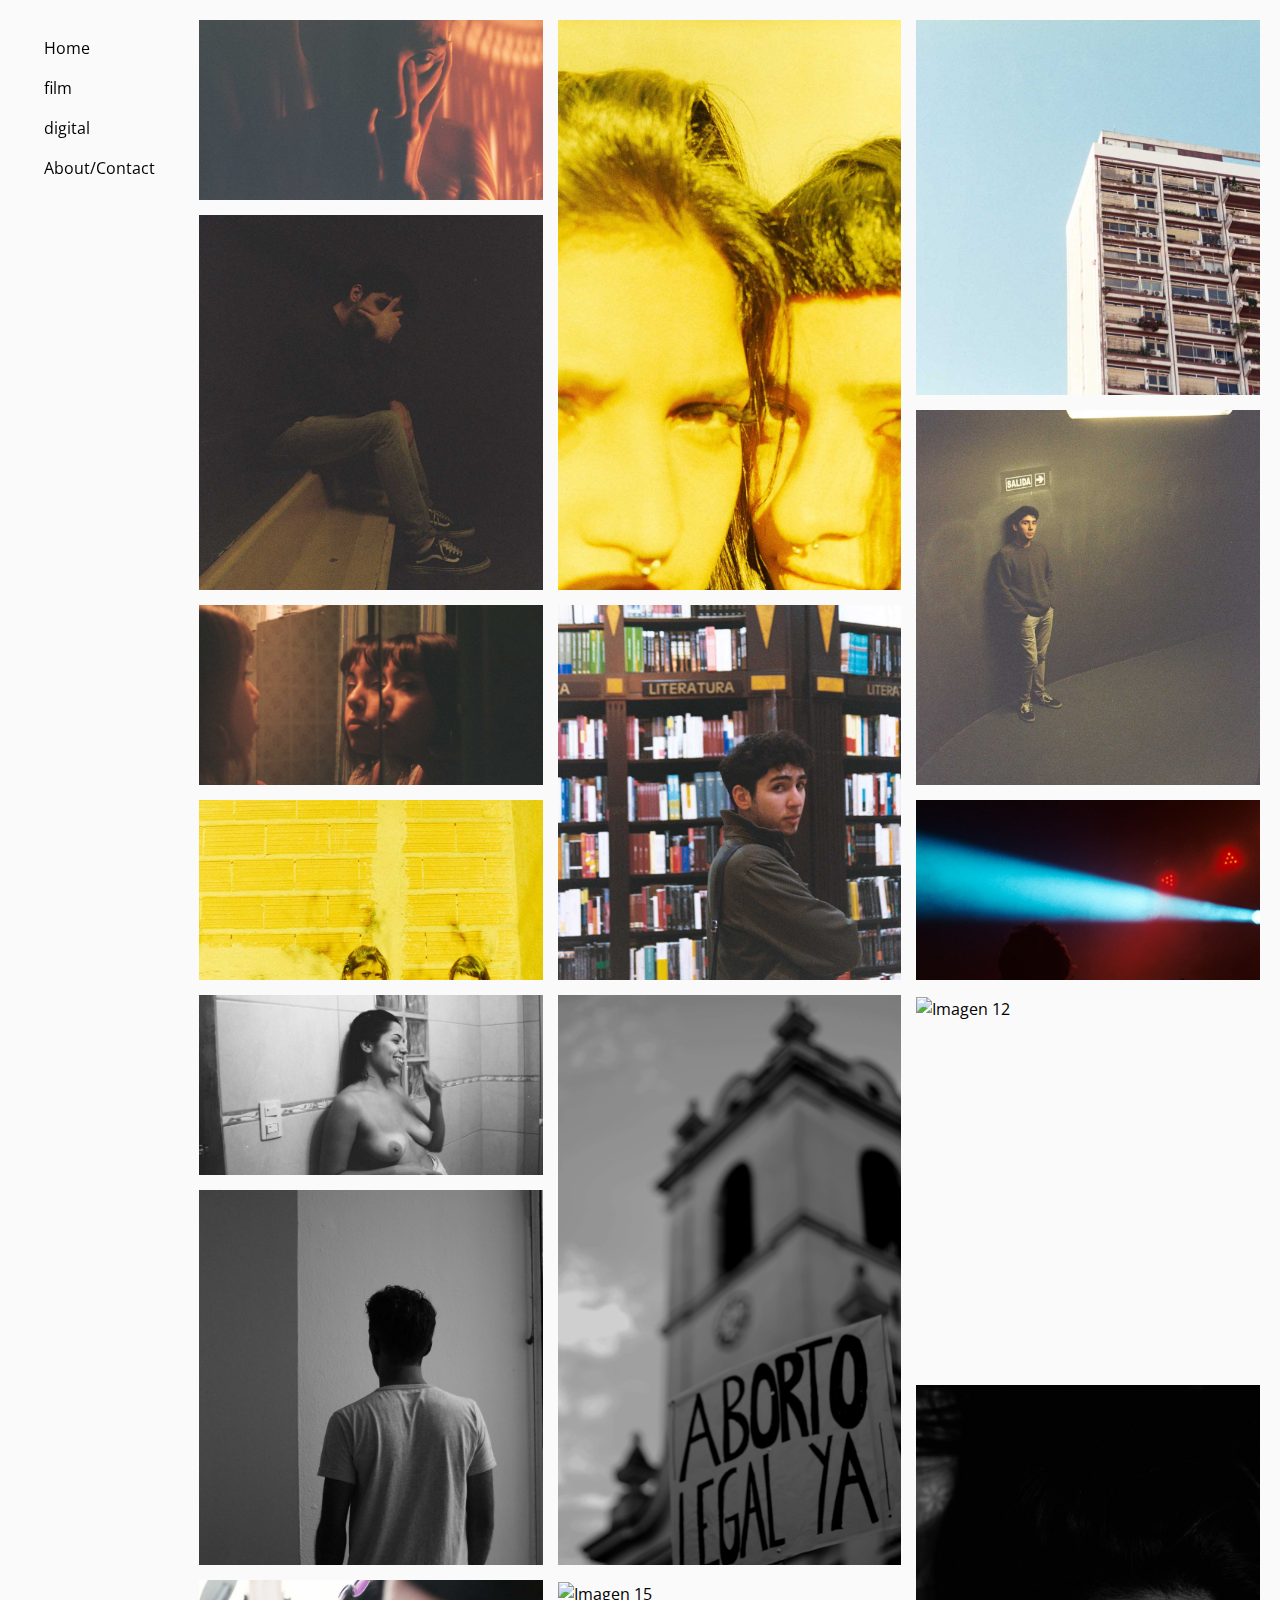
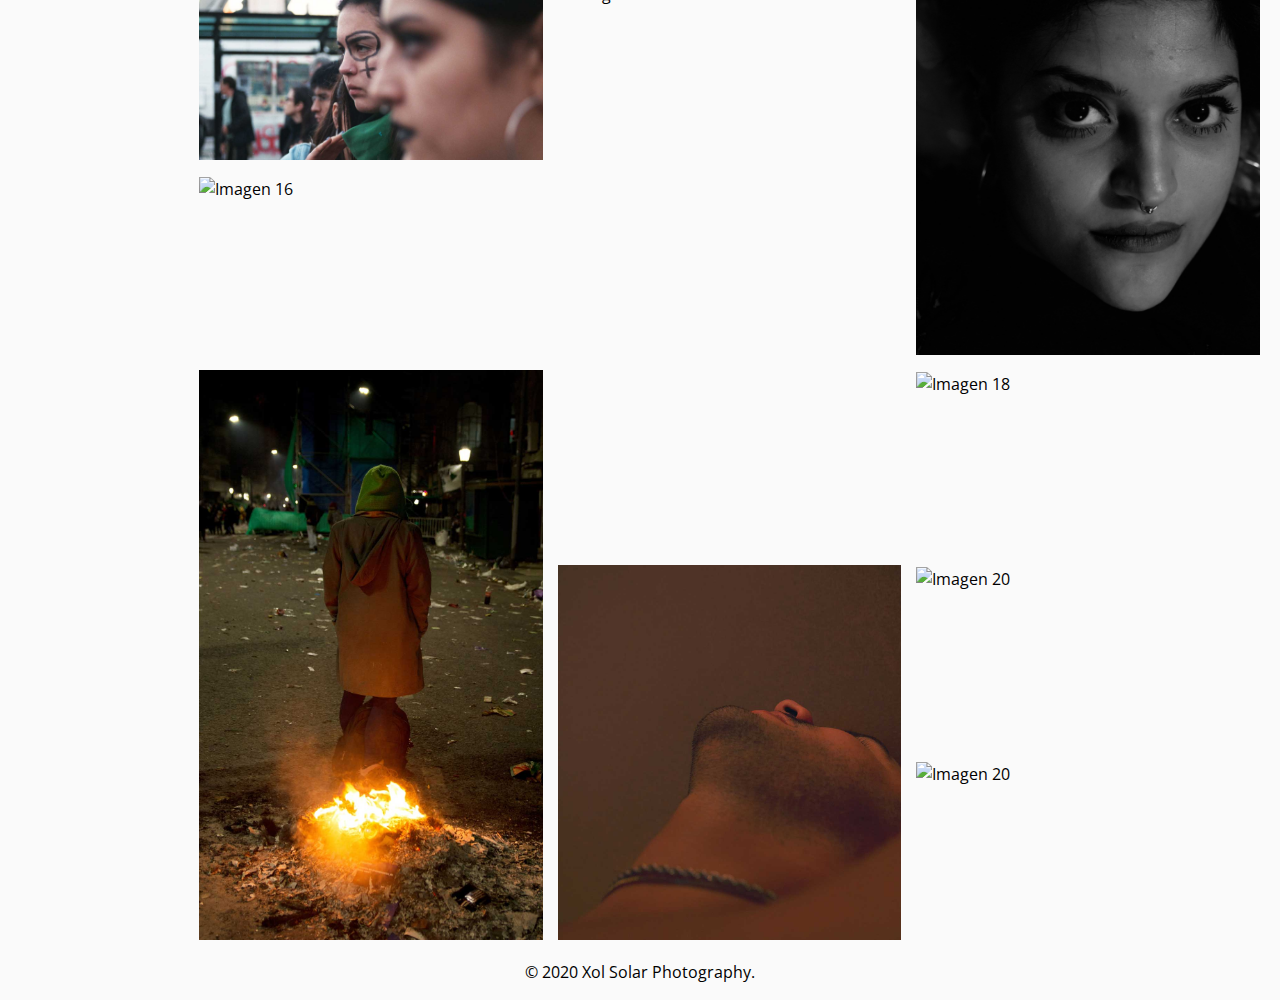
==== index.html @ 67fb26a0 "queries en 320 768 y 1024" ====
<!DOCTYPE html>
<html lang="en">
<head>
    <meta charset="UTF-8">
    <meta name="viewport" content="width=device-width, initial-scale=1.0">
    <link href="https://fonts.googleapis.com/css?family=Roboto:900&display=swap" rel="stylesheet">
    <link href="https://fonts.googleapis.com/css?family=Open+Sans+Condensed:300&display=swap" rel="stylesheet">
    <script src="https://kit.fontawesome.com/fd057e232b.js" crossorigin="anonymous"></script>
    <!-- Bootstrap CSS -->
    <link rel="stylesheet" href="https://stackpath.bootstrapcdn.com/bootstrap/4.4.1/css/bootstrap.min.css" integrity="sha384-Vkoo8x4CGsO3+Hhxv8T/Q5PaXtkKtu6ug5TOeNV6gBiFeWPGFN9MuhOf23Q9Ifjh" crossorigin="anonymous">
    <link rel="stylesheet" href="main.css">
    <title>xol solar</title>
</head>
<body>
    <div class="grid-gallery">
        <header class="headerIndex">
            <div class="sticky-top grid-gallery__margin">
                <nav class="navbar navbar-expand-lg">
                    <div>
                        <ul class="navbar-nav flex-column">
                            <li class="nav-item"><a class="nav-link" href="index.html">Home</a></li>
                            <li class="nav-item"><a class="nav-link" href="film.html">film</a></li>
                            <li class="nav-item"><a class="nav-link" href="digital.html">digital</a></li>
                            <li class="nav-item"><a class="nav-link" href="about.html">About/Contact</a></li>
                        </ul>
                    </div>
                </nav>
                <div class="icon">
                    <a href="https://www.instagram.com/xolsolar"><i class="fab fa-instagram"></i></a>
                    <a href="https://www.behance.net/xolsolar"><i class="fab fa-behance-square"></i></a>
                </div>
            </div>
         </header>
        <a class="grid-gallery__item" href="#"><img class="grid-gallery__image" src="images/analog/AA001-(2).jpg" alt="Imagen 1"></a>
        <a class="grid-gallery__item" href="#"><img class="grid-gallery__image" src="images/analog/AA006.jpg" alt="Imagen 3"></a>
        <a class="grid-gallery__item" href="#"><img class="grid-gallery__image" src="images/analog/AA021.jpg" alt="Imagen 4"></a>
        <a class="grid-gallery__item" href="#"><img class="grid-gallery__image" src="images/analog/AA007_1.jpg" alt="Imagen 5"></a>
        <a class="grid-gallery__item" href="#"><img class="grid-gallery__image" src="images/analog/AA008.jpg" alt="Imagen 6"></a>
        <a class="grid-gallery__item" href="#"><img class="grid-gallery__image" src="images/analog/AA010.jpg"alt="Imagen 7"></a>
        <a class="grid-gallery__item" href="#"><img class="grid-gallery__image" src="images/analog/AA015.jpg" alt="Imagen 8"></a>
        <a class="grid-gallery__item" href="#"><img class="grid-gallery__image" src="images/analog/AA017.jpg" alt="Imagen 9"></a>
        <a class="grid-gallery__item" href="#"><img class="grid-gallery__image" src="images/analog/AA020 (2).jpg" alt="Imagen 10"></a>
        <a class="grid-gallery__item" href="#"><img class="grid-gallery__image" src="images/analog/sol-huilen-bw-1--AA021.jpg" alt="Imagen 11"></a>
        <a class="grid-gallery__item" href="#"><img class="grid-gallery__image" src="images/digital/byn/IMG_2816ph.jpg" alt="Imagen 11"></a>
        <a class="grid-gallery__item" href="#"><img class="grid-gallery__image" src="images/digital/byn/IMG_2879ph.jpg" alt="Imagen 12"></a>
        <a class="grid-gallery__item" href="#"><img class="grid-gallery__image" src="images/digital/byn/IMG_3223.jpg" alt="Imagen 13"></a>
        <a class="grid-gallery__item" href="#"><img class="grid-gallery__image" src="images/digital/byn/IMG_3750ph.jpg" alt="Imagen 14"></a>
        <a class="grid-gallery__item" href="#"><img class="grid-gallery__image" src="images/analog/AA003-(2).jpg" alt="Imagen 2"></a>
        <a class="grid-gallery__item" href="#"><img class="grid-gallery__image" src="images/digital/color/_MG_6882.JPG" alt="Imagen 15"></a>
        <a class="grid-gallery__item" href="#"><img class="grid-gallery__image" src="images/digital/color/_MG_7014.JPG" alt="Imagen 16"></a>
        <a class="grid-gallery__item" href="#"><img class="grid-gallery__image" src="images/digital/color/_MG_8129.jpg" alt="Imagen 17"></a>
        <a class="grid-gallery__item" href="#"><img class="grid-gallery__image" src="images/digital/color/_MG_8282.JPG" alt="Imagen 18"></a>
        <a class="grid-gallery__item" href="#"><img class="grid-gallery__image" src="images/digital/color/_MG_76394.jpg" alt="Imagen 19"></a>
        <a class="grid-gallery__item" href="#"><img class="grid-gallery__image" src="images/digital/color/IMG_3968ph.jpg" alt="Imagen 20"></a>
        <a class="grid-gallery__item" href="#"><img class="grid-gallery__image" src="images/digital/color/IMG_3095.jpg" alt="Imagen 20"></a>
    </div> 
    <footer>
        <div class="col-12">
            <p>© 2020 Xol Solar Photography.</p> 
        </div>
    </footer>
 <!-- jQuery first, then Popper.js, then Bootstrap JS -->
 <script src="https://code.jquery.com/jquery-3.2.1.slim.min.js" integrity="sha384-KJ3o2DKtIkvYIK3UENzmM7KCkRr/rE9/Qpg6aAZGJwFDMVNA/GpGFF93hXpG5KkN" crossorigin="anonymous"></script>
 <script src="https://cdnjs.cloudflare.com/ajax/libs/popper.js/1.12.9/umd/popper.min.js" integrity="sha384-ApNbgh9B+Y1QKtv3Rn7W3mgPxhU9K/ScQsAP7hUibX39j7fakFPskvXusvfa0b4Q" crossorigin="anonymous"></script>
 <script src="https://maxcdn.bootstrapcdn.com/bootstrap/4.0.0/js/bootstrap.min.js" integrity="sha384-JZR6Spejh4U02d8jOt6vLEHfe/JQGiRRSQQxSfFWpi1MquVdAyjUar5+76PVCmYl" crossorigin="anonymous"></script>   
</body>
</html>

<!-- Esto solo en responsive movil 

-- Fin de responsive movil -->
---- main.css ----
body {
  background-color: #FAFAFA; }


a,  p, h2 {
    color: black;
    font-family: 'Open Sans Condensed', sans-serif; }

i {
  color: #FFCF1F;
}


/* STILOS EN INDEX */
.grid-gallery {
  display: grid;
  grid-auto-rows: 180px;
  grid-auto-columns: 300px;
  grid-gap: 15px;
  margin: 20px;
}

.grid-gallery__image {
  width: 100%;
  height: 100%;
  object-fit: cover;
}
.grid-gallery__item {
  grid-column: span 2;
}
.grid-gallery__item:nth-child(3) {
  grid-row: span 3;
  grid-column: span 2;
}
.grid-gallery__item:nth-child(4) {
  grid-row: span 2;
  grid-column: span 2;
}
.grid-gallery__item:nth-child(5) {
  grid-row: span 2;
  grid-column: span 2;
}
.grid-gallery__item:nth-child(6) {
  grid-row: span 2;
  grid-column: span 2;
}
.grid-gallery__item:nth-child(8) {
  grid-row: span 2;
  grid-column: span 2;
}
.grid-gallery__item:nth-child(12) {
  grid-row: span 3;
  grid-column: span 2;
}
.grid-gallery__item:nth-child(13) {
  grid-row: span 2;
  grid-column: span 2;
}
.grid-gallery__item:nth-child(14) {
  grid-row: span 2;
  grid-column: span 2;
}
.grid-gallery__item:nth-child(15) {
  grid-row: span 3;
  grid-column: span 2;
}
.grid-gallery__item:nth-child(17) {
  grid-row: span 3;
  grid-column: span 2;
}
.grid-gallery__item:nth-child(19) {
  grid-row: span 3;
  grid-column: span 2;
}
.grid-gallery__item:nth-child(21) {
  grid-row: span 2;
  grid-column: span 2;
}
.grid-gallery__item:nth-child(21) {
  grid-row: span 2;
  grid-column: span 2;
}
nav ul {
  list-style: none;
}

.col-12 {
  text-align: center;
}

.icon {
  padding-left: 24px;
}

.fa-behance-square {
  padding-left: 16px;
}

  /* FIN ESTILOS EN INDEX */

  /* ESTILOS EN FILM.HTML */
    
.grid-gallery__imageFilm {
  width: 100%;
  height: 100%;
  object-fit: cover;
}

  
.grid-gallery__itemFilm {
  grid-column: span 2;
}
.grid-gallery__itemFilm:nth-child(2) {
  grid-row: span 3;
  grid-column: span 2;
}
.grid-gallery__itemFilm:nth-child(4) {
  grid-row: span 3;
  grid-column: span 2;
}
.grid-gallery__itemFilm:nth-child(6) {
  grid-row: span 3;
  grid-column: span 2;
}
.grid-gallery__itemFilm:nth-child(8) {
  grid-row: span 3;
  grid-column: span 2;
}
.grid-gallery__itemFilm:nth-child(10) {
  grid-row: span 3;
  grid-column: span 2;
}
.grid-gallery__itemFilm:nth-child(14) {
  grid-row: span 3;
  grid-column: span 2;
}
.grid-gallery__itemFilm:nth-child(17) {
  grid-row: span 3;
  grid-column: span 2;
}
.grid-gallery__itemFilm:nth-child(20) {
  grid-row: span 3;
  grid-column: span 2;
}
.grid-gallery__itemFilm:nth-child(21) {
  grid-row: span 3;
  grid-column: span 2;
}
.grid-gallery__itemFilm:nth-child(23) {
  grid-row: span 3;
  grid-column: span 2;
}

/* FIN DE ESTILOS EN FILM.HTML */


    /* ESTILOS EN ABOUT.HTML */
.grid-gallery2 {
  display: grid;
  grid-auto-rows: 180px;
  grid-gap: 15px;
  margin: 20px;
}
    
h2 {
  font-weight: 100;

}





/* FIN ESTILOS EN ABOUT.HTML */

/* ESTILOS EN DIGITAL.HTML */

.grid-gallery__imageDigital {
  width: 100%;
  height: 100%;
  object-fit: cover;
}
 
.grid-gallery__itemDigital {
  grid-column: span 2;
}

/* FIN DE ESTILOS EN DIGITAL.HTML */


/* QUERIES INDEX.HTML */
@media all and (min-width: 320px) {

  .grid-gallery {
    grid-template-columns: repeat(1, 1fr);
    grid-auto-columns: auto;
    }
  .headerIndex {
    display: none;
  }
  .headerFilm {
    display: none;
  }
  .headerDigital {
    display: none;
  }
  .grid-gallery__itemDigital:nth-child(3) {
    grid-column: 1 / 3 ;
    grid-row: span 1;
  }
  .grid-gallery__itemDigital:nth-child(22) {
    grid-column: 1 / 3 ;
    grid-row: span 1;
  }
  .grid-gallery__itemDigital:nth-child(24) {
    grid-row: span 1 ;
  }
  .grid-gallery__itemDigital:nth-child(20) {
    grid-row: span 1 ;
  }
  .grid-gallery__itemDigital:nth-child(19) {
    grid-row: span 1 ;
  }
  .grid-gallery__itemDigital:nth-child(27) {
    grid-row: span 2 ;
  }
  .grid-gallery__itemDigital:nth-child(30) {
    grid-row: span 2 ;
  }
  .grid-gallery__itemDigital:nth-child(21) {
    grid-row: span 2 ;
    grid-column: 1 / 3;
  }
  .grid-gallery__itemDigital:nth-child(30) {
    grid-row: span 2 ;
  }
  .grid-gallery__itemDigital:nth-child(32) {
    grid-row: span 2 ;
  }
  .grid-gallery__itemDigital:nth-child(32) {
    grid-row: span 2 ;
  }
  .grid-gallery__itemDigital:nth-child(31) {
    grid-row: span 2 ;
  }
  .grid-gallery__itemDigital:nth-child(29) {
    grid-row: span 2 ;
  }
}
    
@media all and (min-width: 768px) {
  .grid-gallery {
    grid-template-columns: repeat(3, 1fr);
  }
  .headerIndex {
    display: block;
    grid-column: 1 / 1;
    grid-row: 1 / span 39;
  }
  .headerFilm {
    display: block;
    grid-column: 1 / 1;
    grid-row: 1 / span 45;
  }
  .headerDigital {
    grid-column: 1 / 1;
    display: block;
    grid-row: 1 / span 42;
  }
  .grid-gallery__itemDigital:nth-child(3) {
    grid-column: span 2 ;
    grid-row: span 2;
  }
  .grid-gallery__itemDigital:nth-child(21) {
    grid-column: span 2 ;
    grid-row: span 2;
  }
  .grid-gallery__itemDigital:nth-child(22) {
    grid-column: span 2 ;
    grid-row: span 2;
  }
  .grid-gallery__itemDigital:nth-child(24) {
    grid-row: span 2 ;
  }
  .grid-gallery__itemDigital:nth-child(27) {
    grid-row: span 3 ;
  }
  .grid-gallery__itemDigital:nth-child(30) {
    grid-row: span 2 ;
  }
  .grid-gallery2 {
    grid-template-columns: repeat(4, 1fr);
  }
  .description {
    grid-row: span 1;
    grid-column: 2 / span 3;
    justify-self: start;
    align-self: center;
  }
  .imgAbout {
    grid-row: 2 / span 4;
    grid-column: 2 / span 3;
    justify-self: center;
  }
  .contact {
    grid-row: 6 / 6;
    grid-column: span 4;
    justify-self: center;
    align-self: center;
  }
  .footerAbout {
    grid-row: 7 / 7;
    grid-column: span 4;
    justify-self: center;
    align-self: center;
  }
  .header2 {
    grid-column: 1 / 1;
    grid-row: 1 / span 4;
  }
}

@media all and (min-width: 1024px) {
  .grid-gallery {
    grid-template-columns: repeat(7, 1fr);
  }
  
  .headerIndex {
    grid-column: 1 / 1;
    grid-row: 1 / span 13;
    display: block;
  }
 
  .headerFilm {
    grid-column: 1 / 1;
    grid-row: 1 / span 15;
    display: block;
  }

  .headerDigital {
    grid-column: 1 / 1;
    grid-row: 1 / span 24;
    display: block;
  }
  .grid-gallery__itemDigital:nth-child(3) {
    grid-row: span 3;
    grid-column: span 4;
  }
  .grid-gallery__itemDigital:nth-child(4) {
    grid-row: span 3;
    grid-column: span 2;
  }
  .grid-gallery__itemDigital:nth-child(8) {
    grid-row: span 3;
    grid-column: span 2;
  }
  .grid-gallery__itemDigital:nth-child(10) {
    grid-row: span 3;
    grid-column: span 2;
  }
  .grid-gallery__itemDigital:nth-child(12) {
    grid-row: span 3;
    grid-column: span 2;
  }
  .grid-gallery__itemDigital:nth-child(16) {
    grid-row: span 3;
    grid-column: span 2;
  }
  .grid-gallery__itemDigital:nth-child(19) {
    grid-row: span 3;
    grid-column: span 2;
  }
  .grid-gallery__itemDigital:nth-child(20) {
    grid-row: span 3;
    grid-column: span 2;
  }
  .grid-gallery__itemDigital:nth-child(21) {
    grid-row: span 1;
    grid-column: span 2;
  }
  .grid-gallery__itemDigital:nth-child(22) {
    grid-row: span 3;
    grid-column: span 4;
  }
  .grid-gallery__itemDigital:nth-child(24) {
    grid-row: span 4;
    grid-column: span 2;
  }
  .grid-gallery__itemDigital:nth-child(27) {
    grid-row: span 4;
    grid-column: span 2;
  }
  .grid-gallery__itemDigital:nth-child(29) {
    grid-row: span 3;
    grid-column: span 2;
  }
  .grid-gallery__itemDigital:nth-child(30) {
    grid-row: span 4;
    grid-column: span 2;
  }
  .grid-gallery__itemDigital:nth-child(31) {
    grid-row: span 3;
    grid-column: span 2;
  }
  .grid-gallery__itemDigital:nth-child(32) {
    grid-row: span 3;
    grid-column: span 2;
  }
  .grid-gallery__itemDigital:nth-child(33) {
    grid-row: span 2;
    grid-column: span 2;
  }
  .grid-gallery2 {
    grid-template-columns: repeat(9, 1fr);
  }

  .description {
    grid-column: 5 / span 4;
    grid-row: 1;
    align-self: center;
    justify-self: center;
  }
  
  .imgAbout {
    grid-column: 2 / span 3;
    grid-row: 1 / span 4;
    align-self: end;
  }
  
  .footerAbout {
    grid-column: 2 / span 8;
    grid-row: 5;
    text-align: center;
    align-self: end;
  }
  
  .grid-gallery2 {
    grid-column: 1;
    grid-row: span 4;
  }
  
  .header2 {
    grid-column: 1 / 1;
    grid-row: 1 / span 4;
  }
  
  .contact{
    grid-column: 5 / span 2 ;
    grid-row: 3;
    align-self: start;
    justify-self: end;
  }
  
  .padding {
    padding-right: 15px;
  }
}







/* FOTITO RESPONSIVE /*

.main {
  position: relative;
  display: inline-block;
  text-align: center; }
  .main img {
    padding-top: 0px; }
  .main .main-description {
    position: absolute;
    top: 50%;
    left: 50%;
    transform: translate(-50%, -50%); }
    .main .main-description h1 {
      color: #F0CC17;
      font-family: "Roboto", sans-serif;
      font-size: 70px;
      font-weight: bolder;
      -webkit-text-stroke: 1px yellow;
      color: transparent; }
    .main .main-description .p-home {
      color: white;
      font-family: "Roboto", sans-serif;
      font-size: 25px;
      -webkit-text-stroke: 1px black;
      color: yellow; }

      */
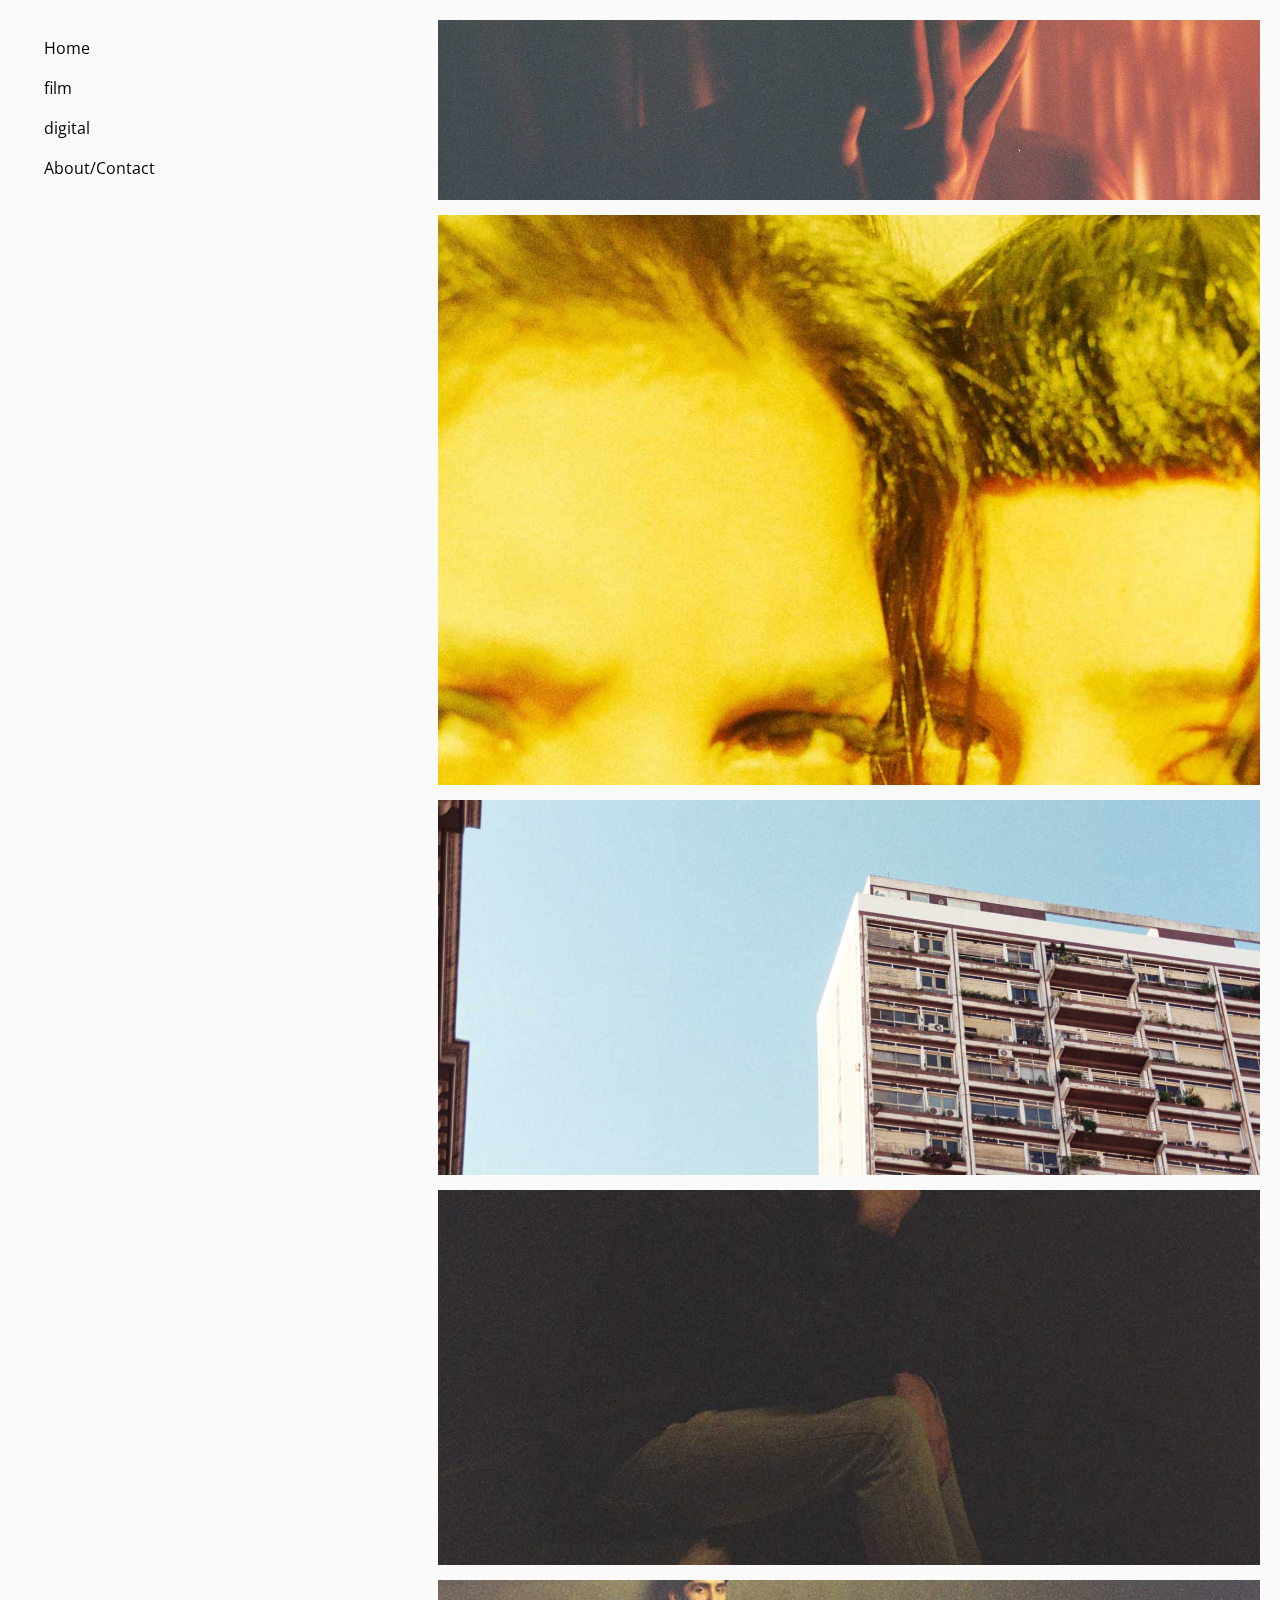
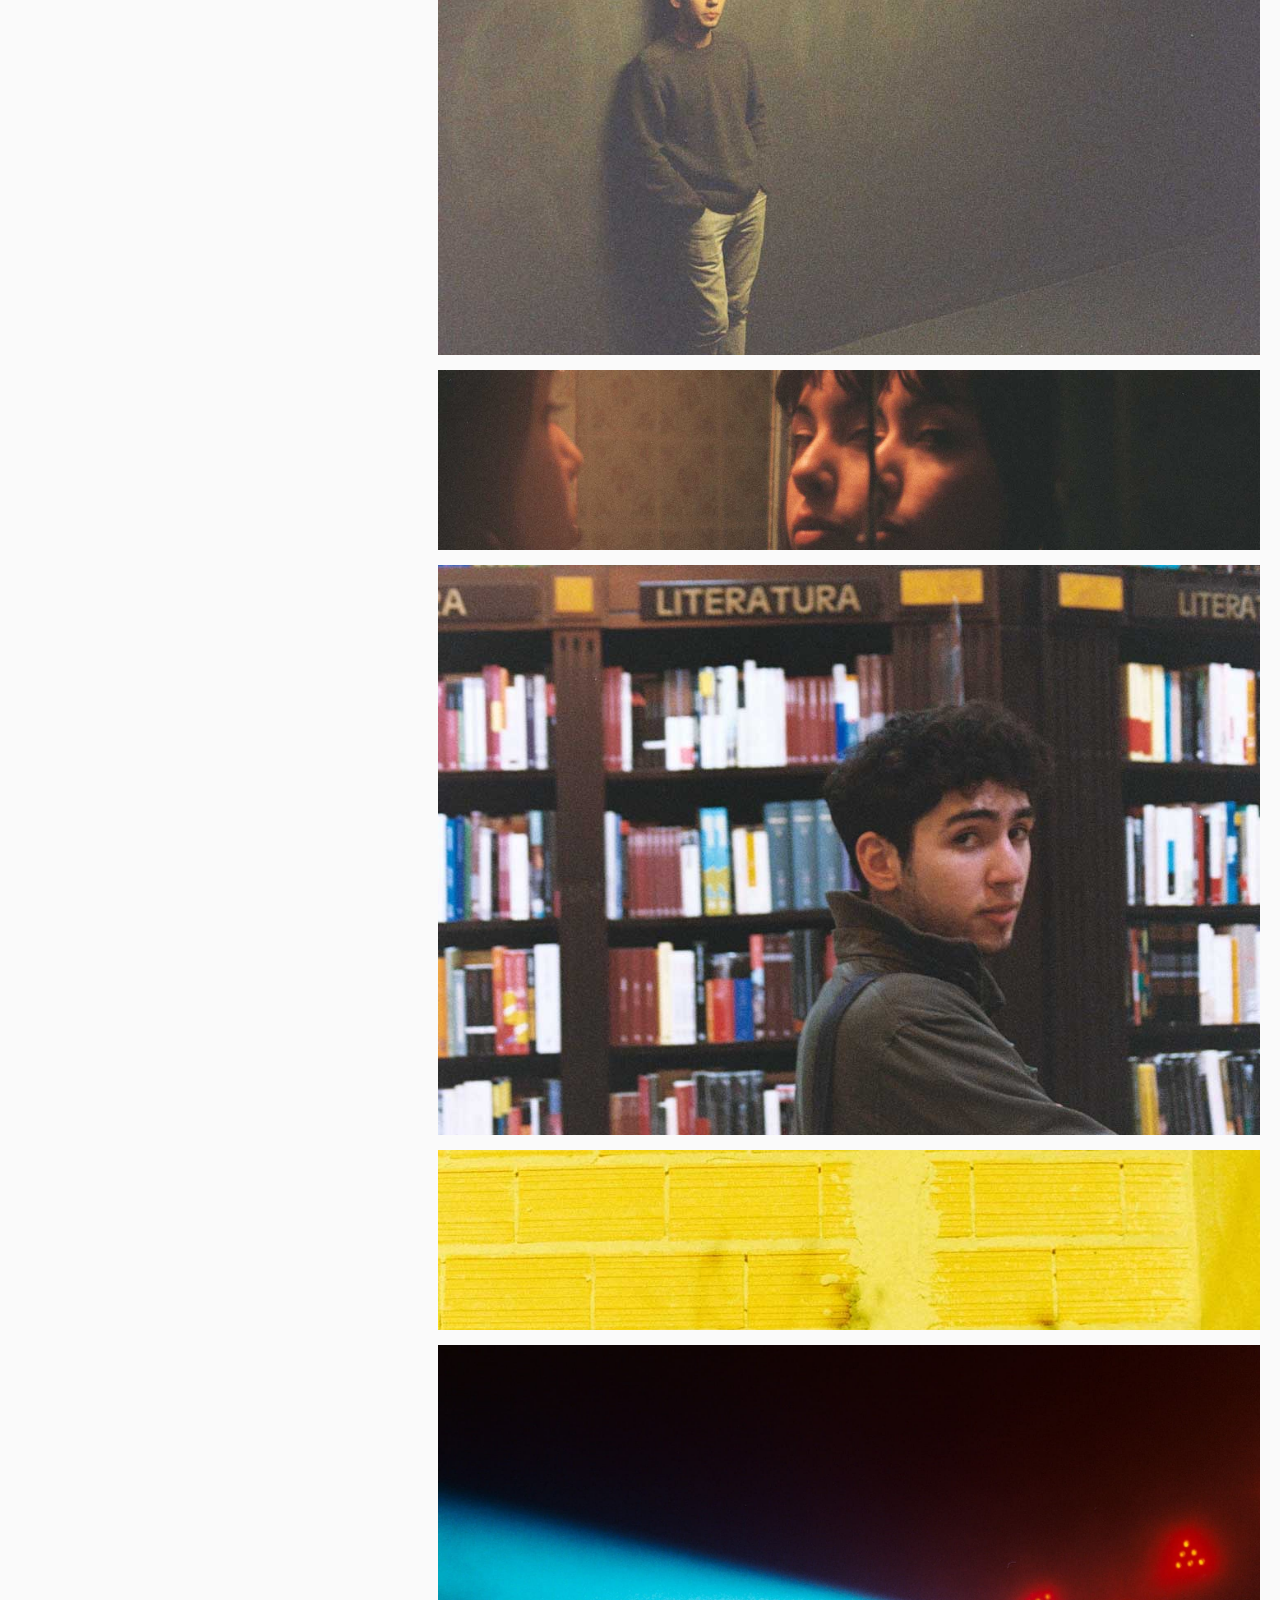
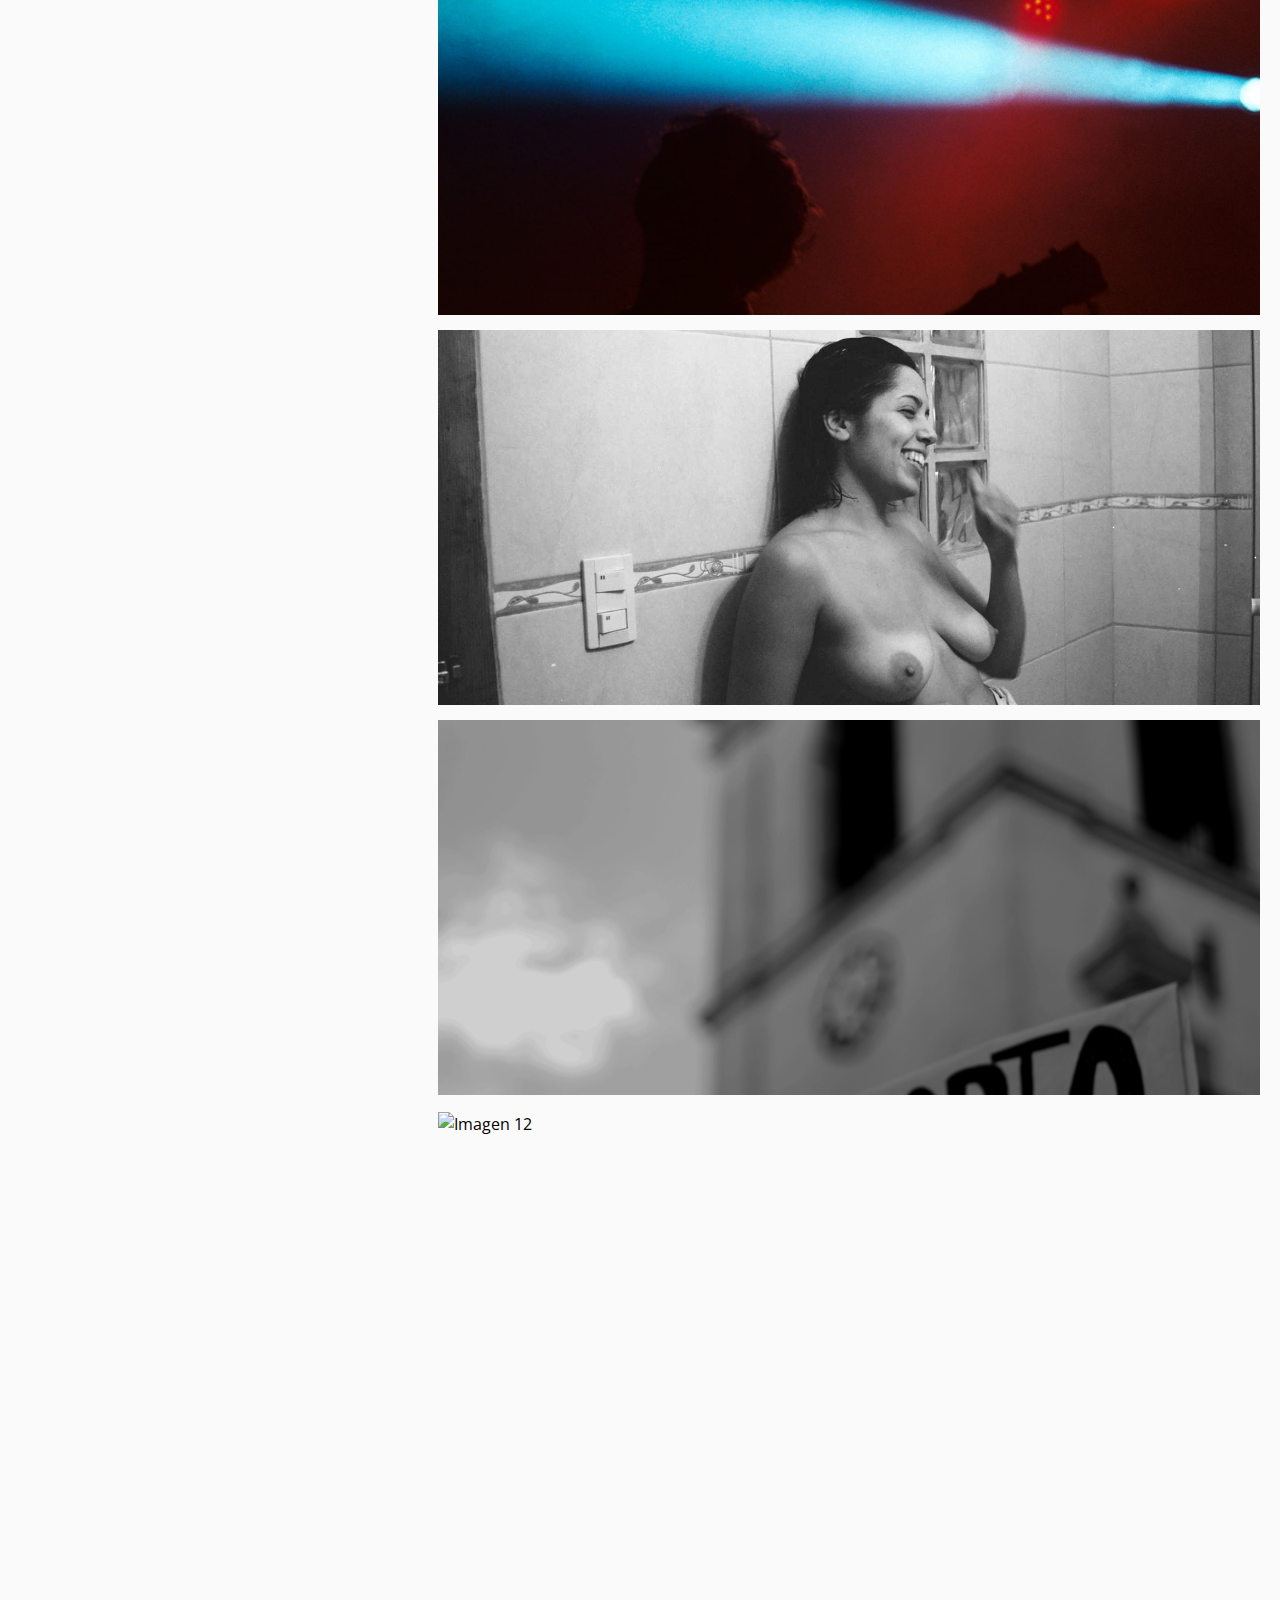
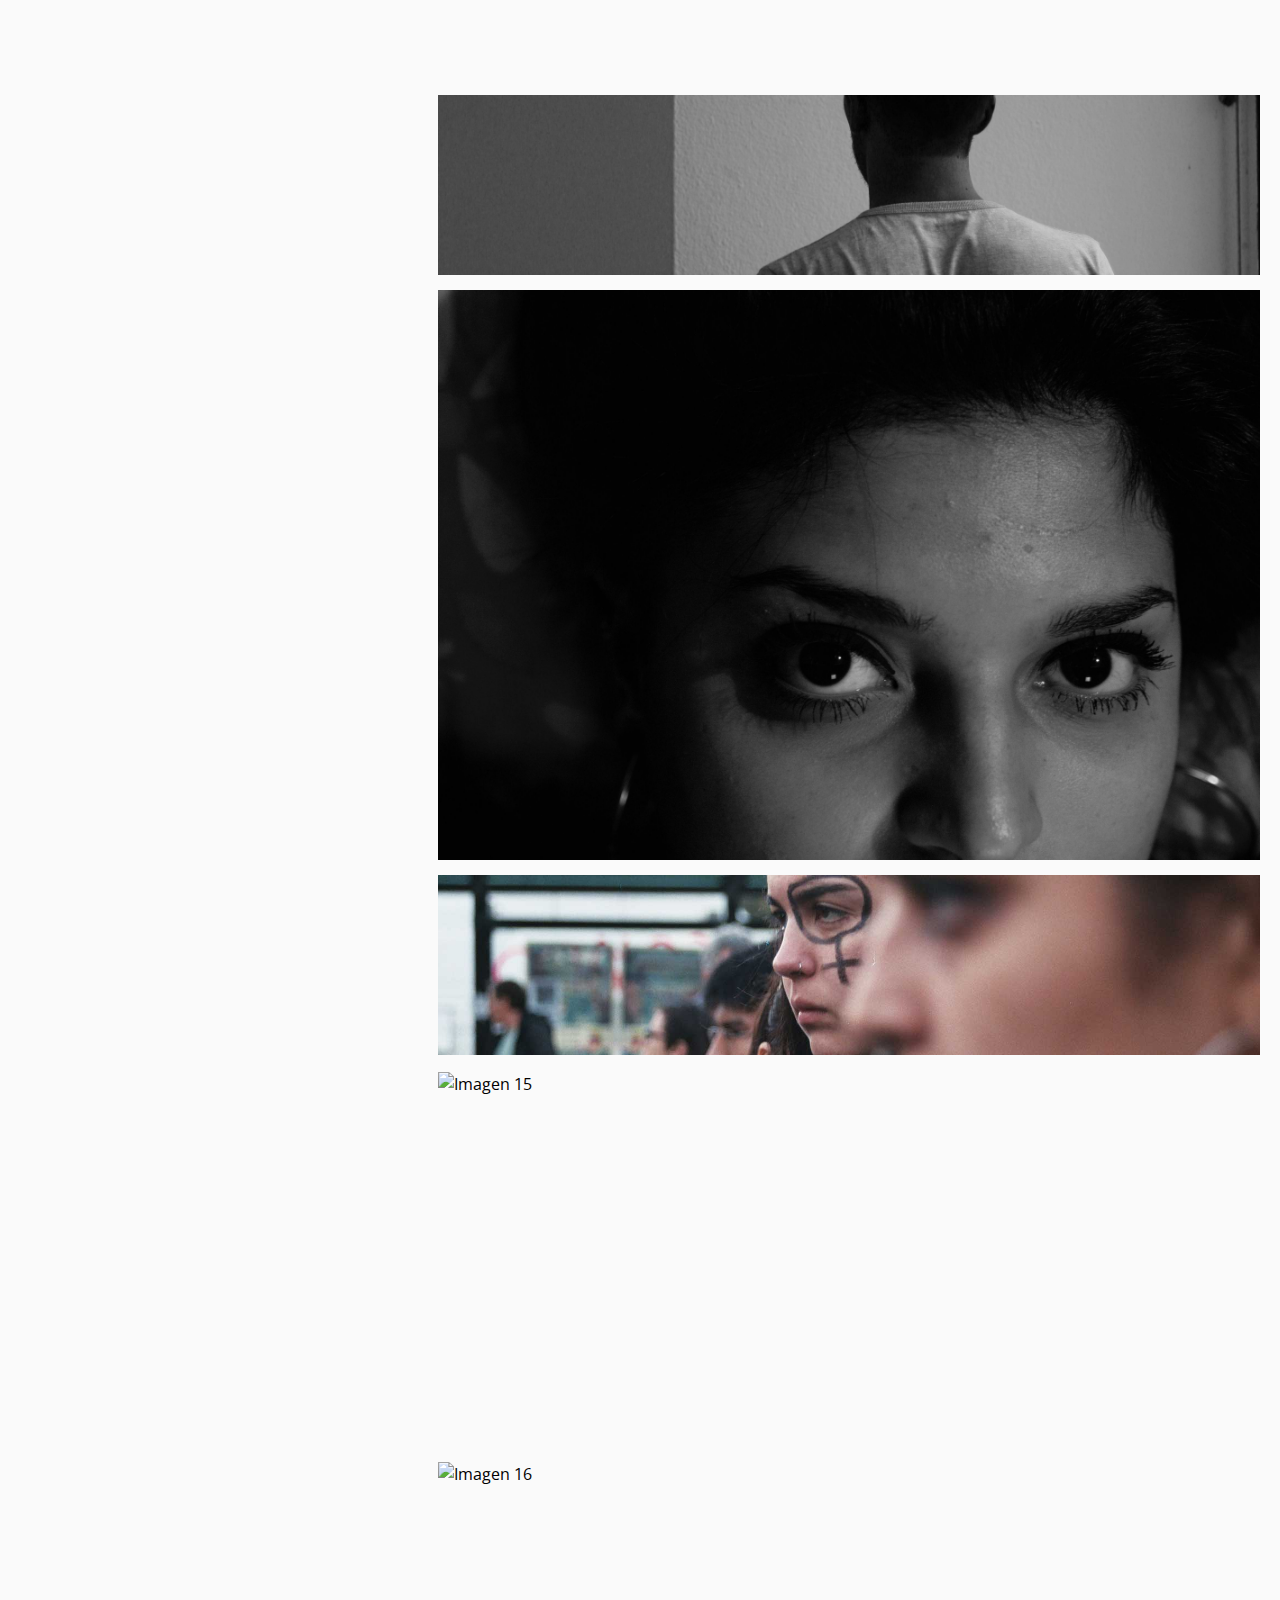
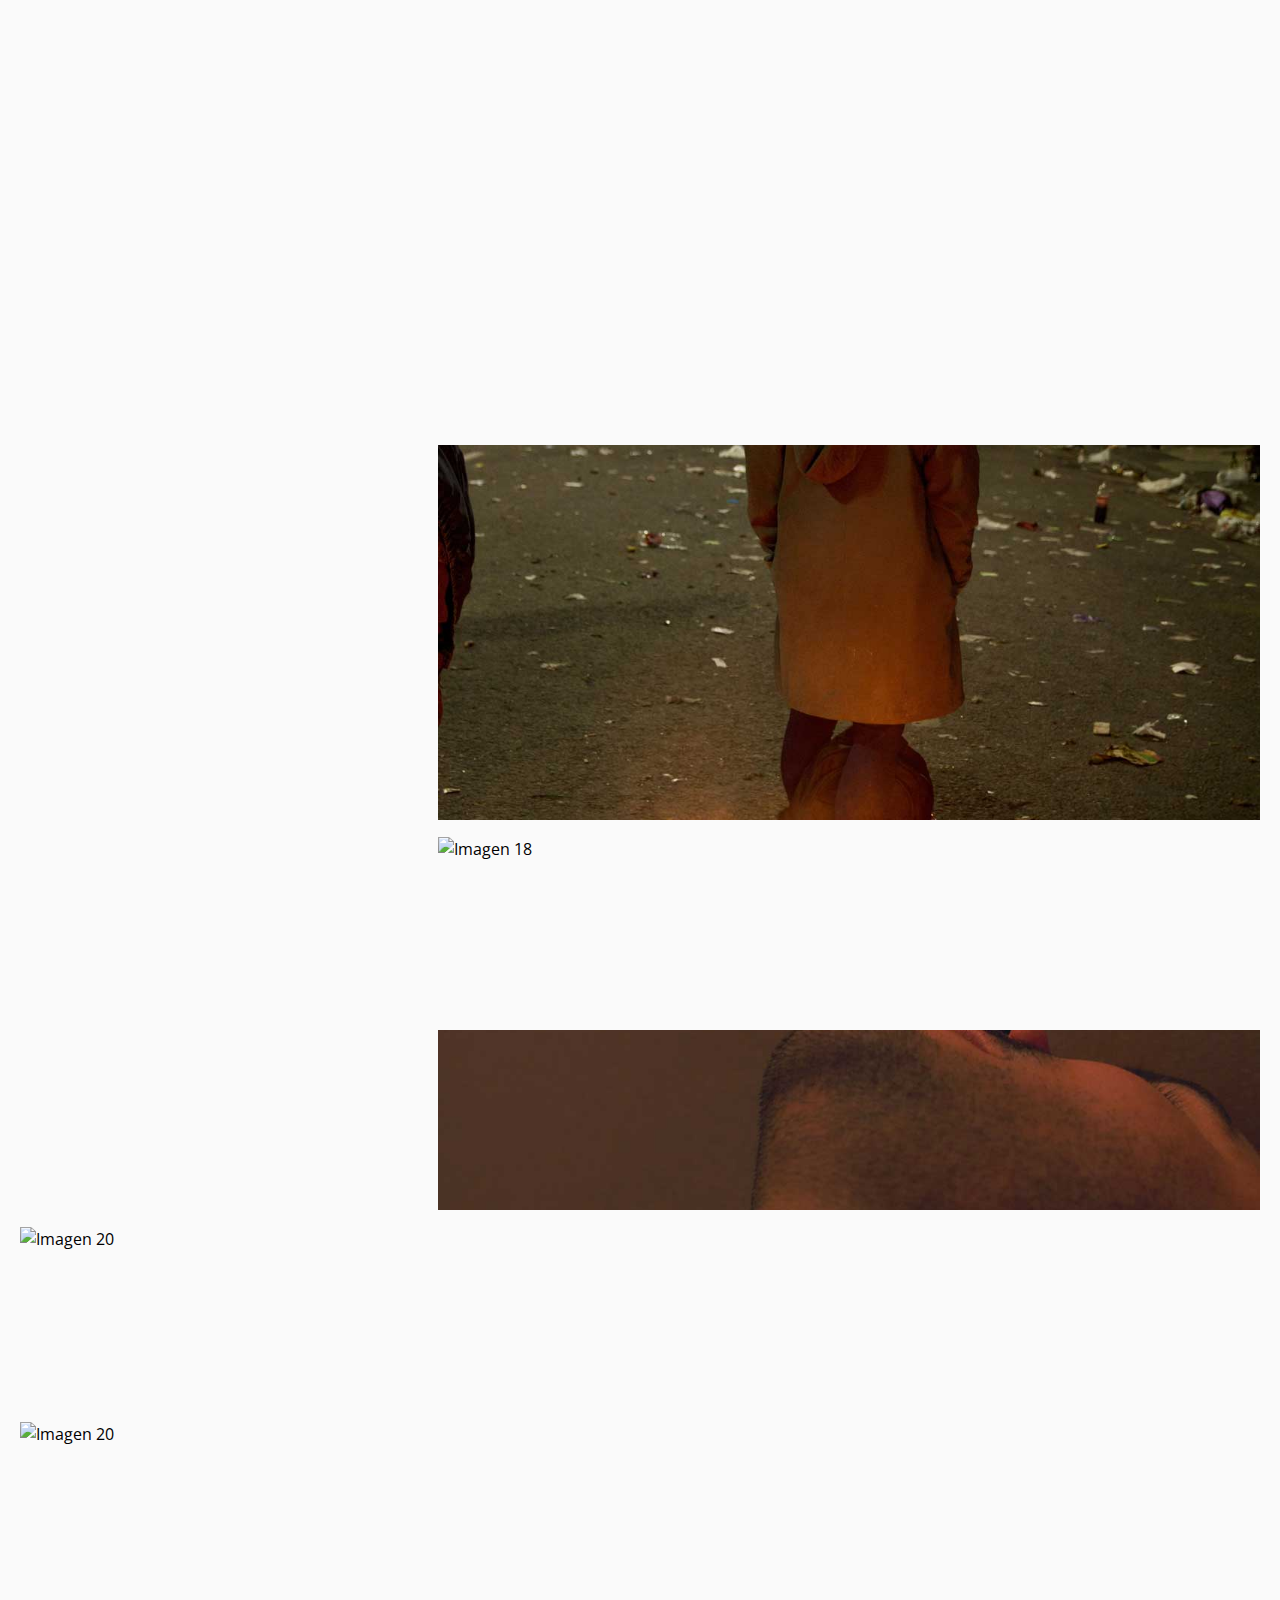
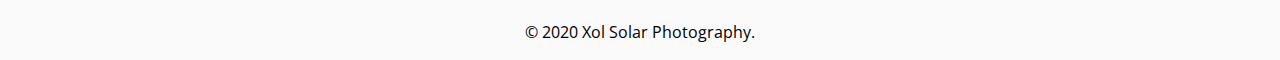
==== commit 3433f4d6: "MODAL OK?" ====
--- a/index.html
+++ b/index.html
@@ -12,6 +12,18 @@
     <title>xol solar</title>
 </head>
 <body>
+    <div class="collapsible-menu">
+        <input type="checkbox" id="menu">
+            <label for="menu"></label>
+        <div class="menu-content">
+            <ul>
+                <li><a href="index.html">Home</a></li>
+                <li><a href="film.html">Film</a></li>
+                <li><a href="digital.html">Digital</a></li>
+                <li><a href="about.html">About/Contact</a></li>
+            </ul>
+         </div>
+    </div>
     <div class="grid-gallery">
         <header class="headerIndex">
             <div class="sticky-top grid-gallery__margin">
@@ -30,9 +42,41 @@
                     <a href="https://www.behance.net/xolsolar"><i class="fab fa-behance-square"></i></a>
                 </div>
             </div>
-         </header>
-        <a class="grid-gallery__item" href="#"><img class="grid-gallery__image" src="images/analog/AA001-(2).jpg" alt="Imagen 1"></a>
-        <a class="grid-gallery__item" href="#"><img class="grid-gallery__image" src="images/analog/AA006.jpg" alt="Imagen 3"></a>
+        </header>
+        <div class="imghov grid-gallery__item" data-toggle="modal" data-target="#m1">
+            <a href="#"><img class="grid-gallery__image" src="images/analog/AA001-(2).jpg" alt="Imagen 1"></a>
+        </div>
+        <div class="modal fade" id="m1" tabindex="-1" role="dialog" aria-labelledby="exampleModalLabel" aria-hidden="true">
+          <div class="modal-dialog" role="document">
+            <div class="modal-content">
+              <div class="modal-header">
+                <button type="button" class="close" data-dismiss="modal" aria-label="Close">
+                  <span aria-hidden="true">&times;</span>
+                </button>
+              </div>
+              <div class="modal-body">
+                <a class="grid-gallery__item" href="#"><img class="grid-gallery__image img-fluid" src="images/analog/AA001-(2).jpg" alt="Imagen 1"></a>
+              </div>
+            </div>
+          </div>
+        </div>
+      <div class="imghov grid-gallery__item" data-toggle="modal" data-target="#m2">
+          <a href="#"><img class="grid-gallery__image" src="images/analog/AA006.jpg" alt="Imagen 3"></a>
+      </div>
+      <div class="modal fade" id="m2" tabindex="-1" role="dialog" aria-labelledby="exampleModalLabel" aria-hidden="true">
+        <div class="modal-dialog" role="document">
+          <div class="modal-content">
+            <div class="modal-header">
+              <button type="button" class="close" data-dismiss="modal" aria-label="Close">
+                <span aria-hidden="true">&times;</span>
+              </button>
+            </div>
+            <div class="modal-body">
+              <a href="#"><img class="grid-gallery__image" src="images/analog/AA006.jpg" alt="Imagen 3"></a>
+            </div>
+          </div>
+        </div>
+      </div>  
         <a class="grid-gallery__item" href="#"><img class="grid-gallery__image" src="images/analog/AA021.jpg" alt="Imagen 4"></a>
         <a class="grid-gallery__item" href="#"><img class="grid-gallery__image" src="images/analog/AA007_1.jpg" alt="Imagen 5"></a>
         <a class="grid-gallery__item" href="#"><img class="grid-gallery__image" src="images/analog/AA008.jpg" alt="Imagen 6"></a>
@@ -53,7 +97,7 @@
         <a class="grid-gallery__item" href="#"><img class="grid-gallery__image" src="images/digital/color/_MG_76394.jpg" alt="Imagen 19"></a>
         <a class="grid-gallery__item" href="#"><img class="grid-gallery__image" src="images/digital/color/IMG_3968ph.jpg" alt="Imagen 20"></a>
         <a class="grid-gallery__item" href="#"><img class="grid-gallery__image" src="images/digital/color/IMG_3095.jpg" alt="Imagen 20"></a>
-    </div> 
+    </div>  
     <footer>
         <div class="col-12">
             <p>© 2020 Xol Solar Photography.</p> 
@@ -66,6 +110,3 @@
 </body>
 </html>
 
-<!-- Esto solo en responsive movil 
-
--- Fin de responsive movil -->--- a/main.css
+++ b/main.css
@@ -33,7 +33,7 @@
   grid-column: span 2;
 }
 .grid-gallery__item:nth-child(4) {
-  grid-row: span 2;
+  grid-row: span 3;
   grid-column: span 2;
 }
 .grid-gallery__item:nth-child(5) {
@@ -44,10 +44,22 @@
   grid-row: span 2;
   grid-column: span 2;
 }
+.grid-gallery__item:nth-child(7) {
+  grid-row: span 2;
+  grid-column: span 2;
+}
+.grid-gallery__item:nth-child(6) {
+  grid-row: span 2;
+  grid-column: span 2;
+}
 .grid-gallery__item:nth-child(8) {
   grid-row: span 2;
   grid-column: span 2;
 }
+.grid-gallery__item:nth-child(10) {
+  grid-row: span 3;
+  grid-column: span 2;
+}
 .grid-gallery__item:nth-child(12) {
   grid-row: span 3;
   grid-column: span 2;
@@ -69,6 +81,10 @@
   grid-column: span 2;
 }
 .grid-gallery__item:nth-child(19) {
+  grid-row: span 2;
+  grid-column: span 2;
+}
+.grid-gallery__item:nth-child(20) {
   grid-row: span 3;
   grid-column: span 2;
 }
@@ -166,8 +182,53 @@
   font-weight: 100;
 
 }
-
-
+.menu-content {
+  font-family: 'Open Sans Condensed', sans-serif; 
+  padding: 0 0 0 50px;
+}
+.collapsible-menu {
+  background-color: #FAFAFA;;
+  padding: 5px 30px;
+  box-shadow: 1px 2px 3px rgba(0,0,0,0.2);
+}
+.collapsible-menu ul {
+  list-style-type: none;
+  padding: 0;
+}
+.collapsible-menu a {
+  display:block;
+  padding: 10px;
+  text-decoration: none;
+}
+.collapsible-menu label {
+  font-family: 'Open Sans Condensed', sans-serif;
+  font-size: 20px;
+  display: block;
+  cursor: pointer;
+  background: url(menu.png) no-repeat left center;
+  padding: 10px 0 10px 50px;
+  margin-top: 8px;
+}
+input#menu {
+  display: none;
+}
+input:checked +label {
+  background-image: url(cancel.png);
+}
+
+.menu-content {
+  max-height: 0;
+  overflow: hidden;
+  font-family: 'Open Sans Condensed', sans-serif; 
+  padding: 0 0 0 50px;
+}
+/* Toggle Effect */
+input:checked ~ label {
+  background-image: url(cancel.png);
+}
+input:checked ~ .menu-content {
+  max-height: 100%;
+}
 
 
 
@@ -204,6 +265,9 @@
   .headerDigital {
     display: none;
   }
+  .header2 {
+    display: none;
+  }
   .grid-gallery__itemDigital:nth-child(3) {
     grid-column: 1 / 3 ;
     grid-row: span 1;
@@ -245,6 +309,29 @@
   }
   .grid-gallery__itemDigital:nth-child(29) {
     grid-row: span 2 ;
+  }
+  .description {
+    text-align: center;
+    align-self: center;
+  }
+  .imgAbout {
+    grid-row: 2 / span 2;
+    justify-self: center;
+    text-align: center;
+  }
+  .contact {
+    grid-row: 4 / 4 ;
+    justify-self: center;
+    text-align: center;
+    align-self: end;
+  }
+  i {
+    padding-right: 5px;
+  }
+  .footerAbout {
+    grid-row: 5 / 5;
+    text-align: center;
+    align-self: end;
   }
 }
     
@@ -317,10 +404,14 @@
   .header2 {
     grid-column: 1 / 1;
     grid-row: 1 / span 4;
-  }
-}
-
-@media all and (min-width: 1024px) {
+    display: block;
+  }
+  .collapsible-menu {
+    display: none;
+  }
+}
+
+@media all and (min-width: 1440px) {
   .grid-gallery {
     grid-template-columns: repeat(7, 1fr);
   }
@@ -442,6 +533,7 @@
   .header2 {
     grid-column: 1 / 1;
     grid-row: 1 / span 4;
+    display: block;
   }
   
   .contact{
@@ -454,40 +546,15 @@
   .padding {
     padding-right: 15px;
   }
-}
-
-
-
-
-
-
-
-/* FOTITO RESPONSIVE /*
-
-.main {
-  position: relative;
-  display: inline-block;
-  text-align: center; }
-  .main img {
-    padding-top: 0px; }
-  .main .main-description {
-    position: absolute;
-    top: 50%;
-    left: 50%;
-    transform: translate(-50%, -50%); }
-    .main .main-description h1 {
-      color: #F0CC17;
-      font-family: "Roboto", sans-serif;
-      font-size: 70px;
-      font-weight: bolder;
-      -webkit-text-stroke: 1px yellow;
-      color: transparent; }
-    .main .main-description .p-home {
-      color: white;
-      font-family: "Roboto", sans-serif;
-      font-size: 25px;
-      -webkit-text-stroke: 1px black;
-      color: yellow; }
-
-      */
-
+  .collapsible-menu {
+    display: none;
+  }
+}
+
+
+
+
+
+
+
+
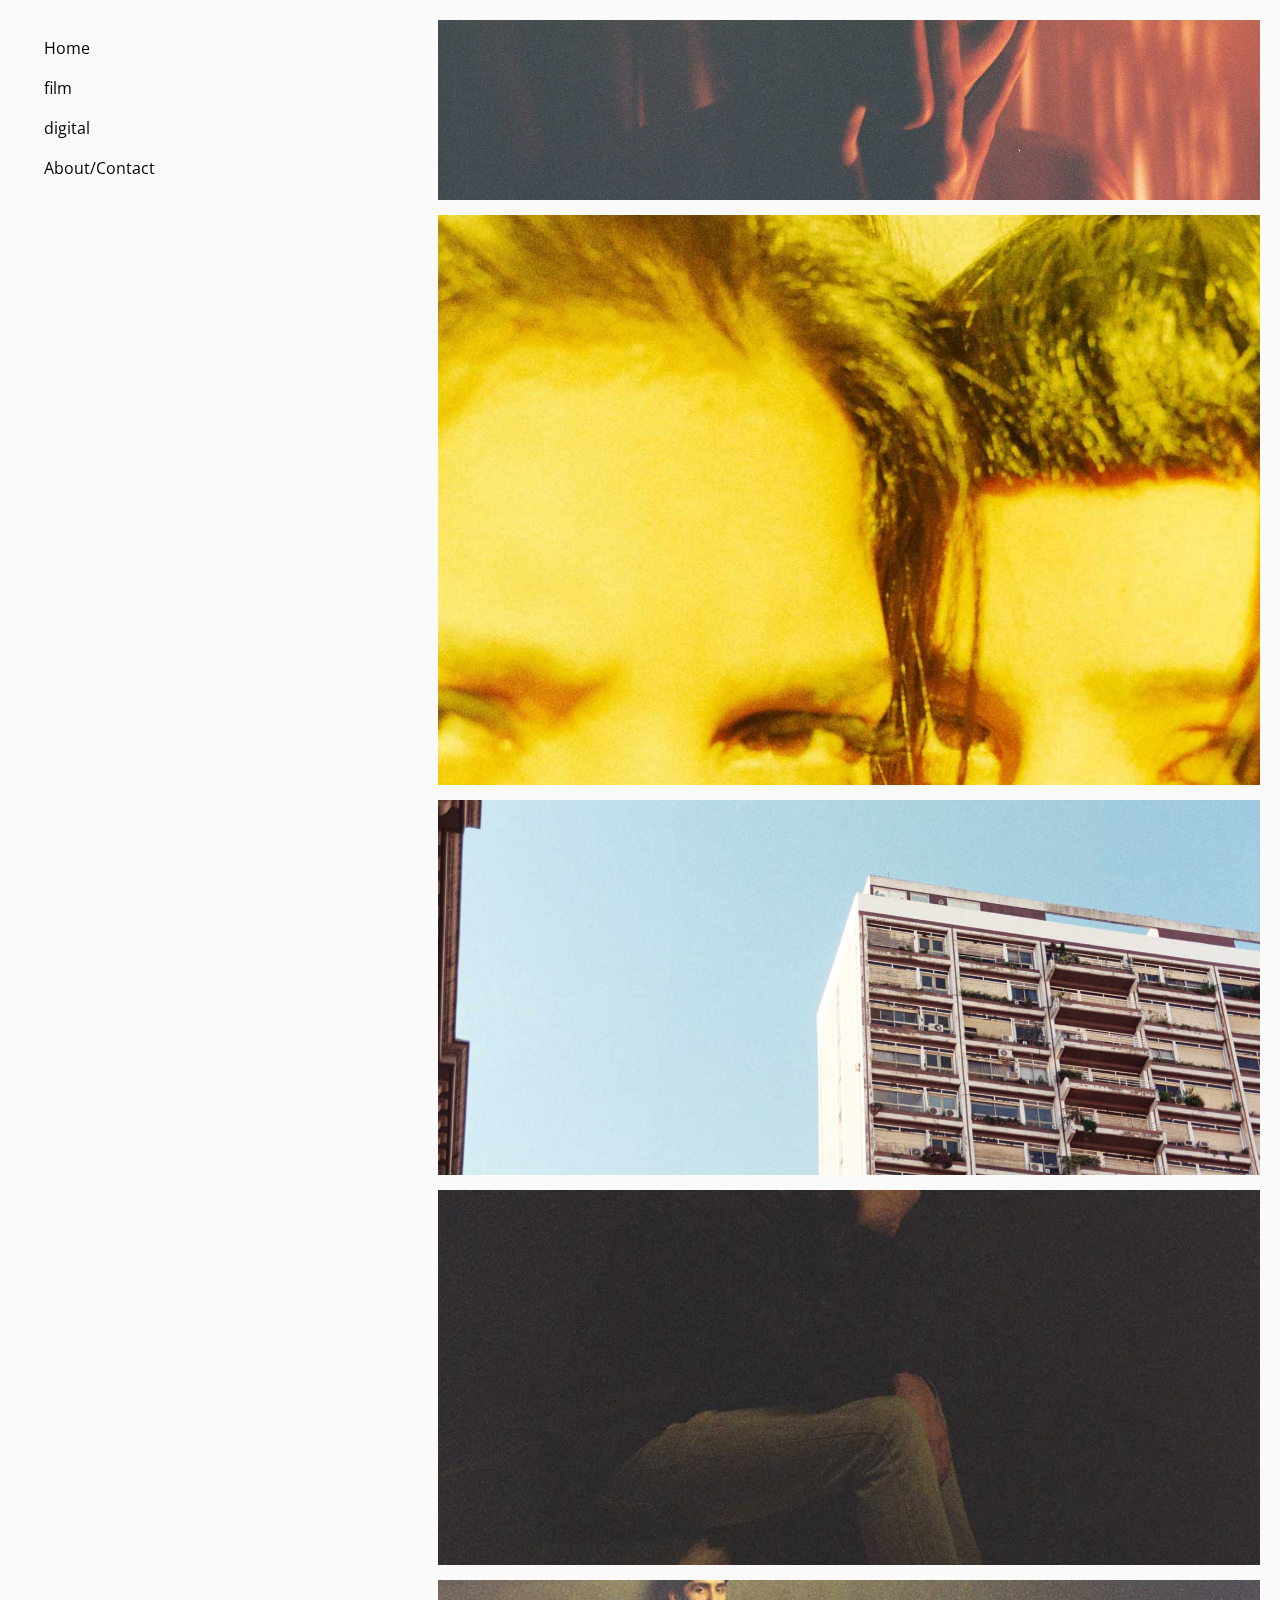
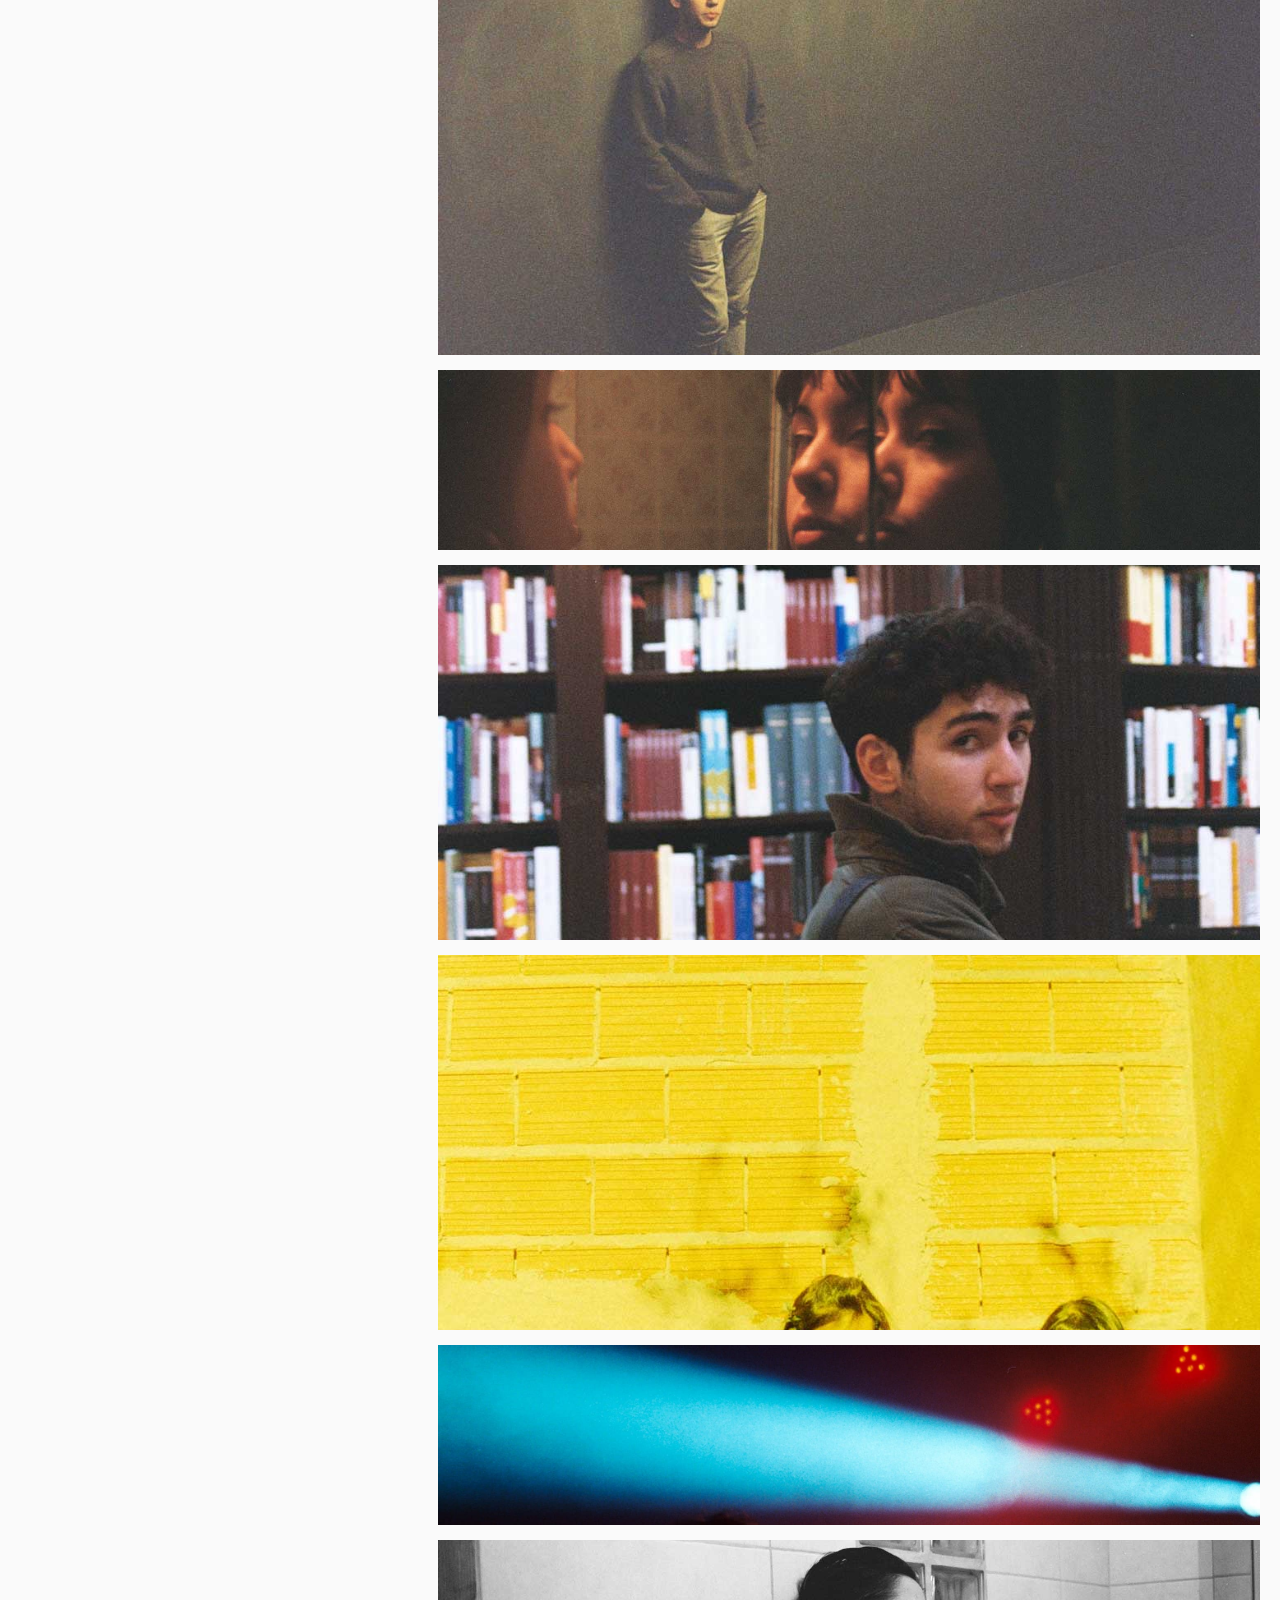
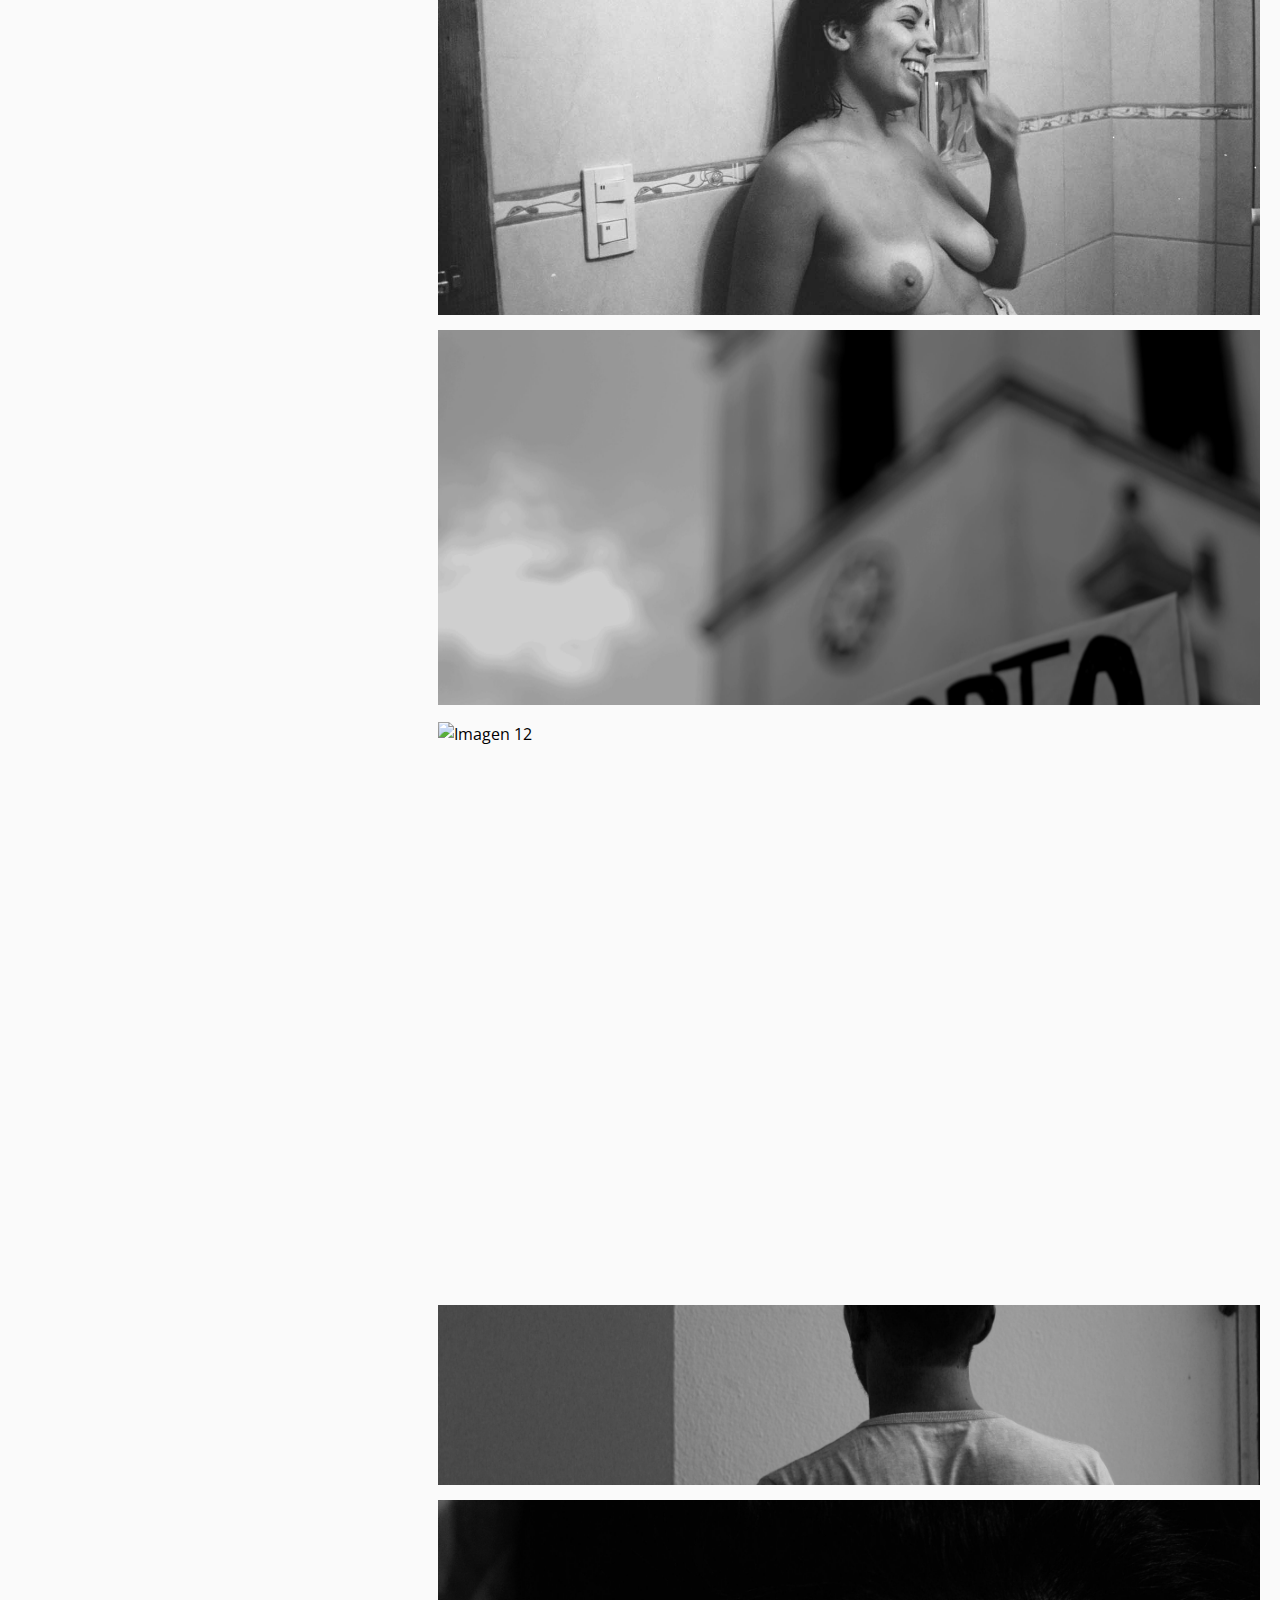
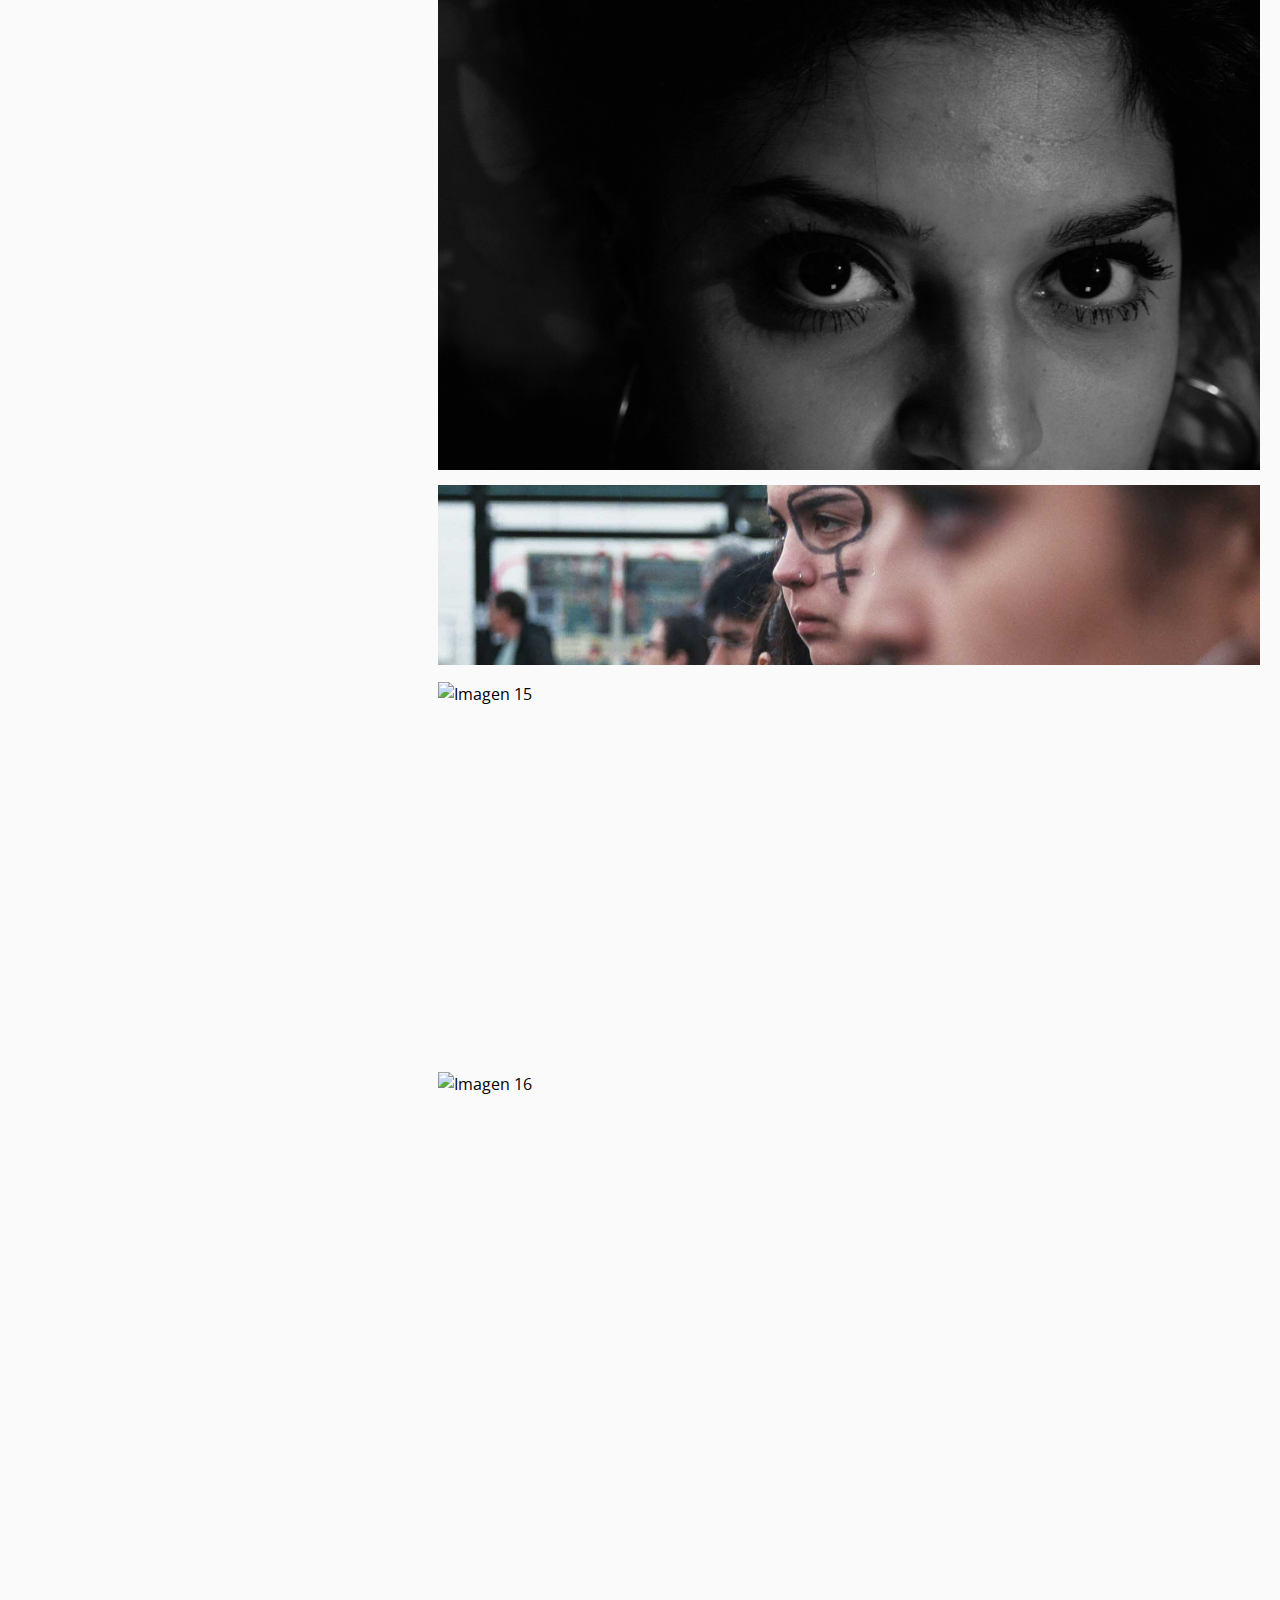
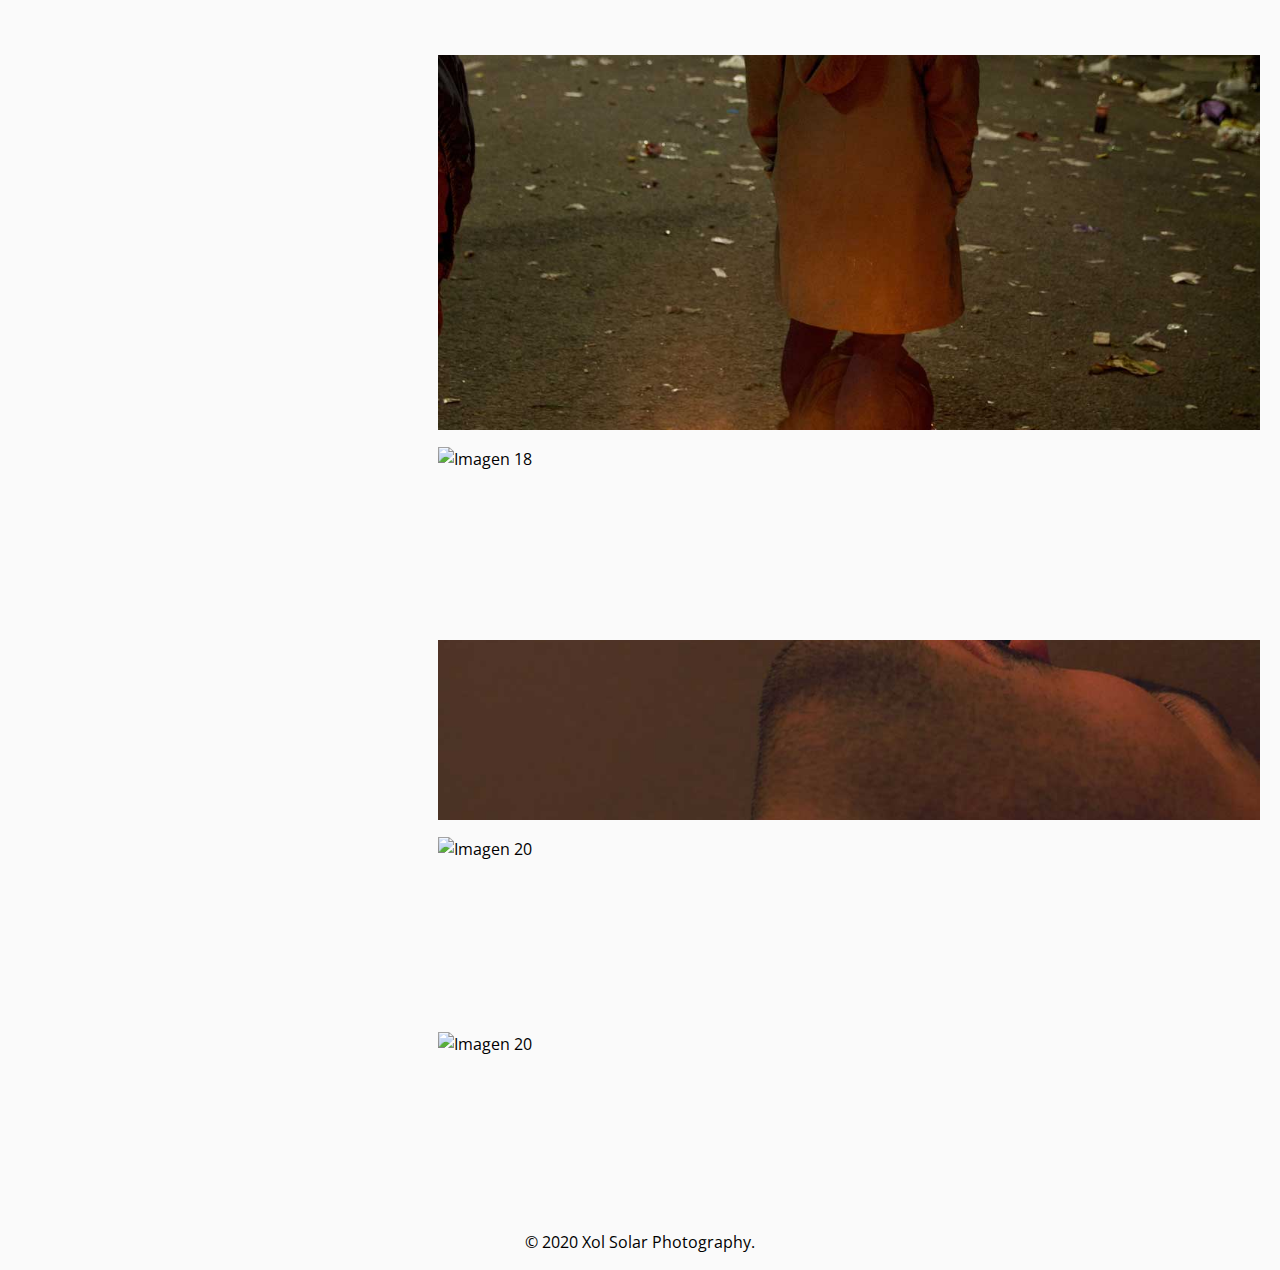
==== commit 045b8c25: "la grilla cambia cada vez que agrego y quito algo" ====
--- a/index.html
+++ b/index.html
@@ -55,7 +55,7 @@
                 </button>
               </div>
               <div class="modal-body">
-                <a class="grid-gallery__item" href="#"><img class="grid-gallery__image img-fluid" src="images/analog/AA001-(2).jpg" alt="Imagen 1"></a>
+                <a href="#"><img class="grid-gallery__image img-fluid" src="images/analog/AA001-(2).jpg" alt="Imagen 1"></a>
               </div>
             </div>
           </div>
--- a/main.css
+++ b/main.css
@@ -57,11 +57,14 @@
   grid-column: span 2;
 }
 .grid-gallery__item:nth-child(10) {
-  grid-row: span 3;
+  grid-row: span 2;
+  grid-column: span 2;
+}
+.grid-gallery__item:nth-child(11) {
+  grid-row: span 2;
   grid-column: span 2;
 }
 .grid-gallery__item:nth-child(12) {
-  grid-row: span 3;
   grid-column: span 2;
 }
 .grid-gallery__item:nth-child(13) {
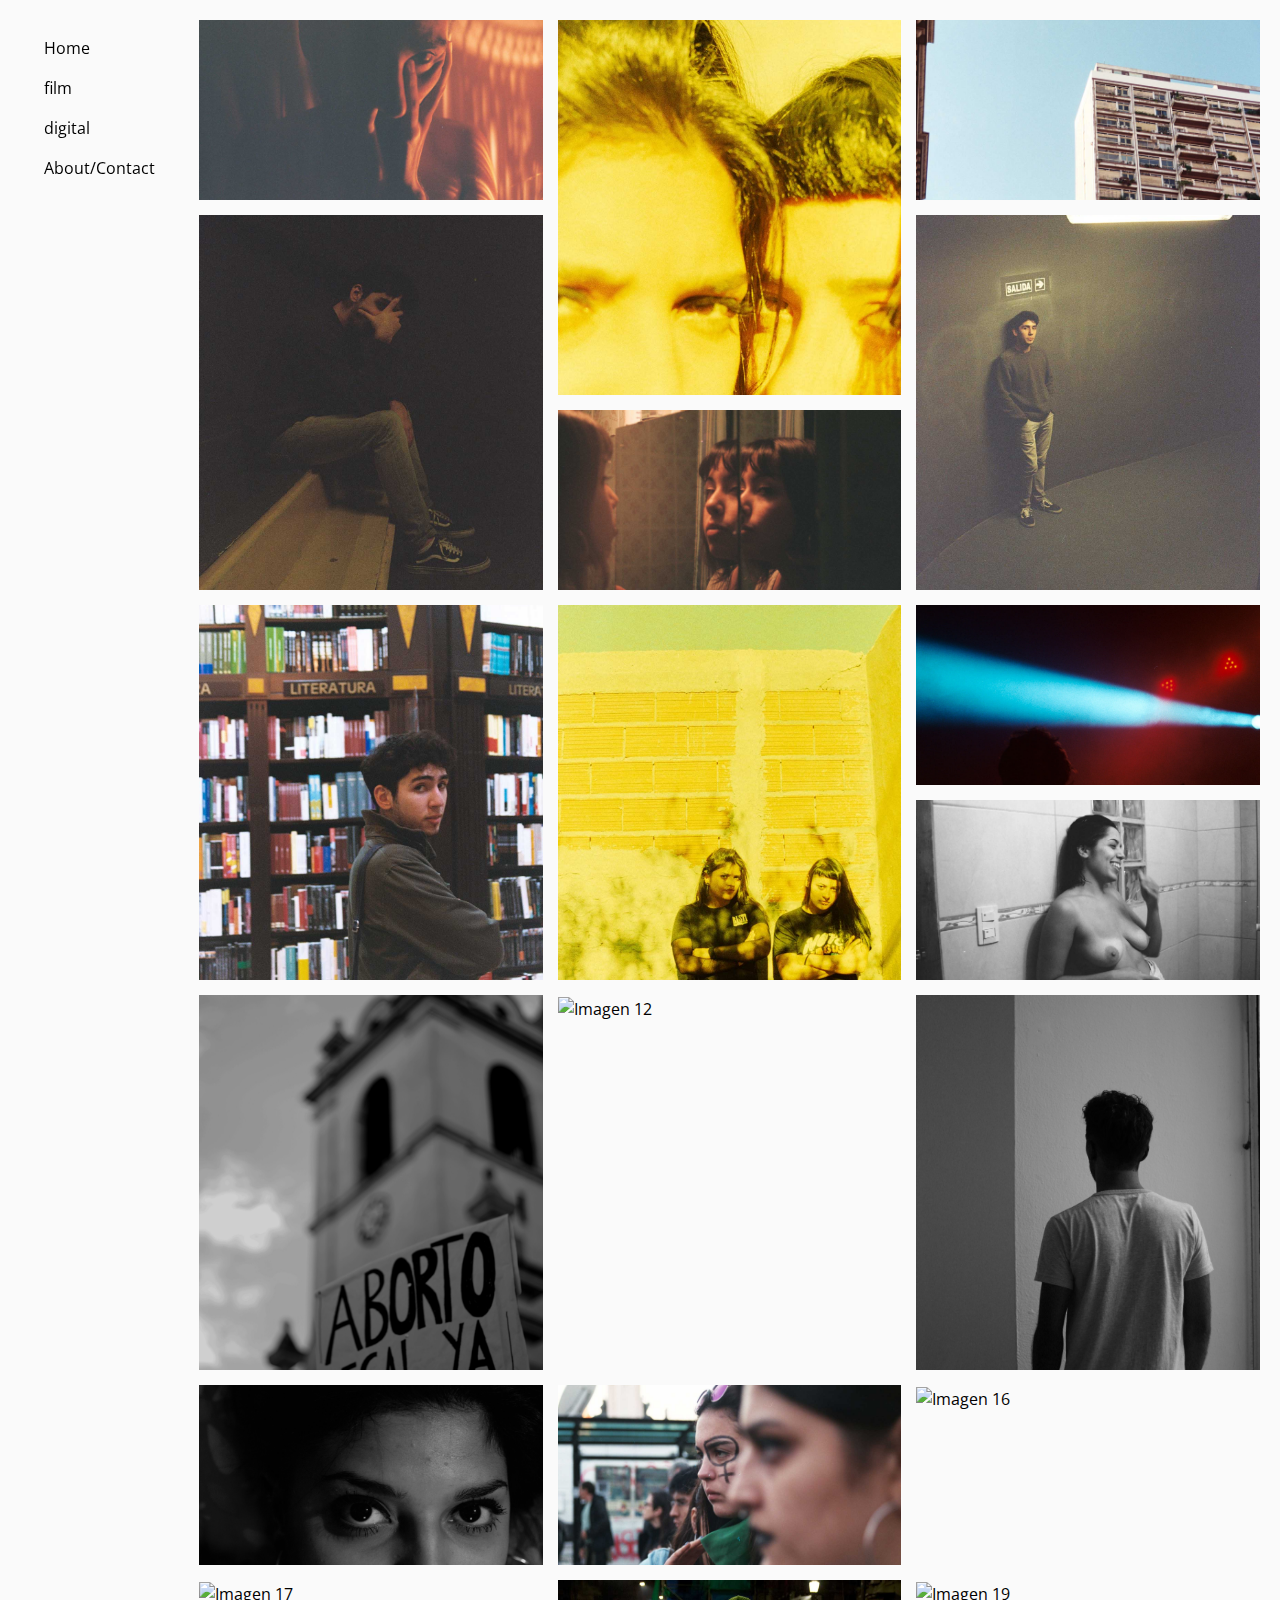
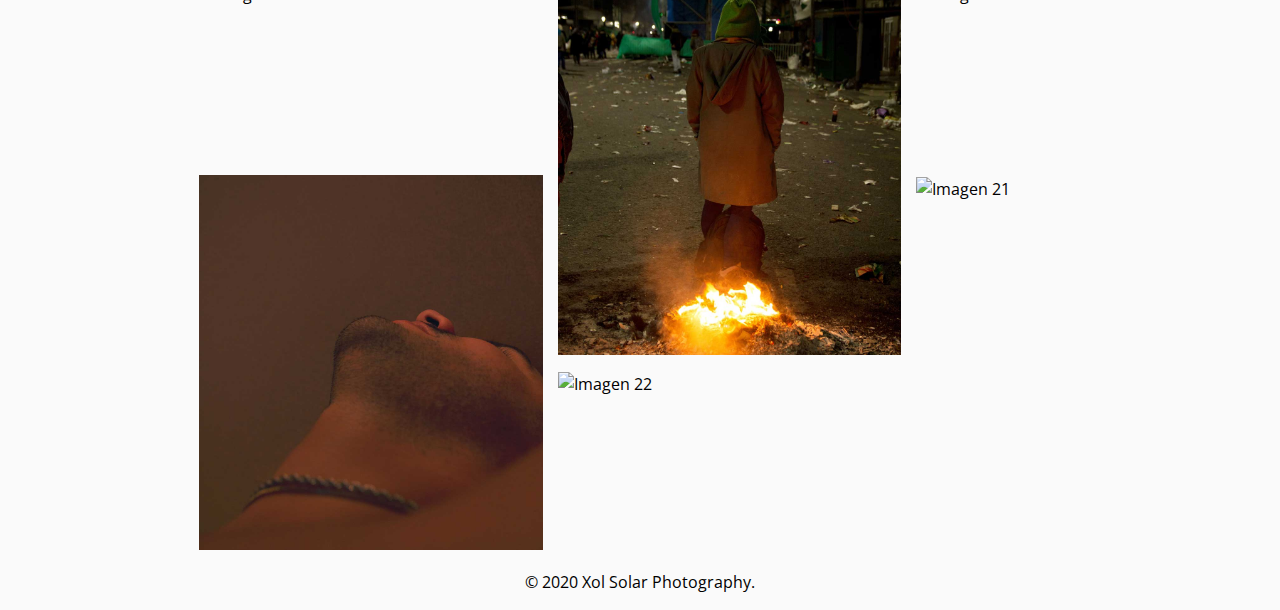
==== commit b222b6fe: "RESPONSIVE MOVIL, MODALES Y MENU STICKY OK" ====
--- a/index.html
+++ b/index.html
@@ -12,7 +12,7 @@
     <title>xol solar</title>
 </head>
 <body>
-    <div class="collapsible-menu">
+    <div class="sticky-top collapsible-menu">
         <input type="checkbox" id="menu">
             <label for="menu"></label>
         <div class="menu-content">
@@ -21,6 +21,8 @@
                 <li><a href="film.html">Film</a></li>
                 <li><a href="digital.html">Digital</a></li>
                 <li><a href="about.html">About/Contact</a></li>
+                <li><a href="https://www.instagram.com/xolsolar"><i class="fab fa-instagram"></i>Instagram</a></li>
+                <li><a href="https://www.behance.net/xolsolar"><i class="paddingNone fab fa-behance-square"></i>Behance</a></li>
             </ul>
          </div>
     </div>
@@ -61,7 +63,7 @@
           </div>
         </div>
       <div class="imghov grid-gallery__item" data-toggle="modal" data-target="#m2">
-          <a href="#"><img class="grid-gallery__image" src="images/analog/AA006.jpg" alt="Imagen 3"></a>
+          <a href="#"><img class="grid-gallery__image" src="images/analog/AA006.jpg" alt="Imagen 2"></a>
       </div>
       <div class="modal fade" id="m2" tabindex="-1" role="dialog" aria-labelledby="exampleModalLabel" aria-hidden="true">
         <div class="modal-dialog" role="document">
@@ -72,31 +74,351 @@
               </button>
             </div>
             <div class="modal-body">
-              <a href="#"><img class="grid-gallery__image" src="images/analog/AA006.jpg" alt="Imagen 3"></a>
+              <a href="#"><img class="grid-gallery__image" src="images/analog/AA006.jpg" alt="Imagen 2"></a>
+            </div>
+          </div>
+        </div>
+      </div>
+      <div class="imghov grid-gallery__item" data-toggle="modal" data-target="#m3">
+        <a href="#"><img class="grid-gallery__image" src="images/analog/AA021.jpg" alt="Imagen 3"></a>
+      </div>
+      <div class="modal fade" id="m3" tabindex="-1" role="dialog" aria-labelledby="exampleModalLabel" aria-hidden="true">
+        <div class="modal-dialog" role="document">
+          <div class="modal-content">
+            <div class="modal-header">
+              <button type="button" class="close" data-dismiss="modal" aria-label="Close">
+                <span aria-hidden="true">&times;</span>
+              </button>
+            </div>
+            <div class="modal-body">
+              <a href="#"><img class="grid-gallery__image" src="images/analog/AA021.jpg" alt="Imagen 3"></a>
             </div>
           </div>
         </div>
       </div>  
-        <a class="grid-gallery__item" href="#"><img class="grid-gallery__image" src="images/analog/AA021.jpg" alt="Imagen 4"></a>
-        <a class="grid-gallery__item" href="#"><img class="grid-gallery__image" src="images/analog/AA007_1.jpg" alt="Imagen 5"></a>
-        <a class="grid-gallery__item" href="#"><img class="grid-gallery__image" src="images/analog/AA008.jpg" alt="Imagen 6"></a>
-        <a class="grid-gallery__item" href="#"><img class="grid-gallery__image" src="images/analog/AA010.jpg"alt="Imagen 7"></a>
-        <a class="grid-gallery__item" href="#"><img class="grid-gallery__image" src="images/analog/AA015.jpg" alt="Imagen 8"></a>
-        <a class="grid-gallery__item" href="#"><img class="grid-gallery__image" src="images/analog/AA017.jpg" alt="Imagen 9"></a>
-        <a class="grid-gallery__item" href="#"><img class="grid-gallery__image" src="images/analog/AA020 (2).jpg" alt="Imagen 10"></a>
-        <a class="grid-gallery__item" href="#"><img class="grid-gallery__image" src="images/analog/sol-huilen-bw-1--AA021.jpg" alt="Imagen 11"></a>
-        <a class="grid-gallery__item" href="#"><img class="grid-gallery__image" src="images/digital/byn/IMG_2816ph.jpg" alt="Imagen 11"></a>
-        <a class="grid-gallery__item" href="#"><img class="grid-gallery__image" src="images/digital/byn/IMG_2879ph.jpg" alt="Imagen 12"></a>
-        <a class="grid-gallery__item" href="#"><img class="grid-gallery__image" src="images/digital/byn/IMG_3223.jpg" alt="Imagen 13"></a>
-        <a class="grid-gallery__item" href="#"><img class="grid-gallery__image" src="images/digital/byn/IMG_3750ph.jpg" alt="Imagen 14"></a>
-        <a class="grid-gallery__item" href="#"><img class="grid-gallery__image" src="images/analog/AA003-(2).jpg" alt="Imagen 2"></a>
-        <a class="grid-gallery__item" href="#"><img class="grid-gallery__image" src="images/digital/color/_MG_6882.JPG" alt="Imagen 15"></a>
-        <a class="grid-gallery__item" href="#"><img class="grid-gallery__image" src="images/digital/color/_MG_7014.JPG" alt="Imagen 16"></a>
-        <a class="grid-gallery__item" href="#"><img class="grid-gallery__image" src="images/digital/color/_MG_8129.jpg" alt="Imagen 17"></a>
-        <a class="grid-gallery__item" href="#"><img class="grid-gallery__image" src="images/digital/color/_MG_8282.JPG" alt="Imagen 18"></a>
-        <a class="grid-gallery__item" href="#"><img class="grid-gallery__image" src="images/digital/color/_MG_76394.jpg" alt="Imagen 19"></a>
-        <a class="grid-gallery__item" href="#"><img class="grid-gallery__image" src="images/digital/color/IMG_3968ph.jpg" alt="Imagen 20"></a>
-        <a class="grid-gallery__item" href="#"><img class="grid-gallery__image" src="images/digital/color/IMG_3095.jpg" alt="Imagen 20"></a>
+      <div class="imghov grid-gallery__item" data-toggle="modal" data-target="#m4">
+        <a href="#"><img class="grid-gallery__image" src="images/analog/AA007_1.jpg" alt="Imagen 4"></a>
+      </div>
+      <div class="modal fade" id="m4" tabindex="-1" role="dialog" aria-labelledby="exampleModalLabel" aria-hidden="true">
+        <div class="modal-dialog" role="document">
+          <div class="modal-content">
+            <div class="modal-header">
+              <button type="button" class="close" data-dismiss="modal" aria-label="Close">
+                <span aria-hidden="true">&times;</span>
+              </button>
+            </div>
+            <div class="modal-body">
+              <a href="#"><img class="grid-gallery__image" src="images/analog/AA007_1.jpg" alt="Imagen 4"></a>
+            </div>
+          </div>
+        </div>
+      </div>
+      <div class="imghov grid-gallery__item" data-toggle="modal" data-target="#m5">   
+        <a href="#"><img class="grid-gallery__image" src="images/analog/AA008.jpg" alt="Imagen 5"></a>
+      </div>
+      <div class="modal fade" id="m5" tabindex="-1" role="dialog" aria-labelledby="exampleModalLabel" aria-hidden="true">
+        <div class="modal-dialog" role="document">
+          <div class="modal-content">
+            <div class="modal-header">
+              <button type="button" class="close" data-dismiss="modal" aria-label="Close">
+                <span aria-hidden="true">&times;</span>
+              </button>
+            </div>
+            <div class="modal-body">
+              <a href="#"><img class="grid-gallery__image" src="images/analog/AA008.jpg" alt="Imagen 5"></a>
+            </div>
+          </div>
+        </div>
+      </div>
+      <div class="imghov grid-gallery__item" data-toggle="modal" data-target="#m6">
+        <a href="#"><img class="grid-gallery__image" src="images/analog/AA010.jpg"alt="Imagen 6"></a>
+      </div>
+      <div class="modal fade" id="m6" tabindex="-1" role="dialog" aria-labelledby="exampleModalLabel" aria-hidden="true">
+        <div class="modal-dialog" role="document">
+          <div class="modal-content">
+            <div class="modal-header">
+              <button type="button" class="close" data-dismiss="modal" aria-label="Close">
+                <span aria-hidden="true">&times;</span>
+              </button>
+            </div>
+            <div class="modal-body">
+              <a href="#"><img class="grid-gallery__image" src="images/analog/AA010.jpg"alt="Imagen 6"></a>
+            </div>
+          </div>
+        </div>
+      </div>
+      <div class="imghov grid-gallery__item" data-toggle="modal" data-target="#m7">
+        <a href="#"><img class="grid-gallery__image" src="images/analog/AA015.jpg" alt="Imagen 7"></a>
+      </div>
+      <div class="modal fade" id="m7" tabindex="-1" role="dialog" aria-labelledby="exampleModalLabel" aria-hidden="true">
+        <div class="modal-dialog" role="document">
+          <div class="modal-content">
+            <div class="modal-header">
+              <button type="button" class="close" data-dismiss="modal" aria-label="Close">
+                <span aria-hidden="true">&times;</span>
+              </button>
+            </div>
+            <div class="modal-body">
+              <a href="#"><img class="grid-gallery__image" src="images/analog/AA015.jpg" alt="Imagen 7"></a>
+            </div>
+          </div>
+        </div>
+      </div>
+      <div class="imghov grid-gallery__item" data-toggle="modal" data-target="#m8">
+        <a href="#"><img class="grid-gallery__image" src="images/analog/AA017.jpg" alt="Imagen 8"></a>
+      </div>
+      <div class="modal fade" id="m8" tabindex="-1" role="dialog" aria-labelledby="exampleModalLabel" aria-hidden="true">
+        <div class="modal-dialog" role="document">
+          <div class="modal-content">
+            <div class="modal-header">
+              <button type="button" class="close" data-dismiss="modal" aria-label="Close">
+                <span aria-hidden="true">&times;</span>
+              </button>
+            </div>
+            <div class="modal-body">
+              <a href="#"><img class="grid-gallery__image" src="images/analog/AA017.jpg" alt="Imagen 8"></a>
+            </div>
+          </div>
+        </div>
+      </div>
+      <div class="imghov grid-gallery__item" data-toggle="modal" data-target="#m9">
+        <a href="#"><img class="grid-gallery__image" src="images/analog/AA020 (2).jpg" alt="Imagen 9"></a>
+      </div>
+      <div class="modal fade" id="m9" tabindex="-1" role="dialog" aria-labelledby="exampleModalLabel" aria-hidden="true">
+        <div class="modal-dialog" role="document">
+          <div class="modal-content">
+            <div class="modal-header">
+              <button type="button" class="close" data-dismiss="modal" aria-label="Close">
+                <span aria-hidden="true">&times;</span>
+              </button>
+            </div>
+            <div class="modal-body">
+              <a href="#"><img class="grid-gallery__image" src="images/analog/AA020 (2).jpg" alt="Imagen 9"></a>
+            </div>
+          </div>
+        </div>
+      </div>
+      <div class="imghov grid-gallery__item" data-toggle="modal" data-target="#m10">
+        <a href="#"><img class="grid-gallery__image" src="images/analog/sol-huilen-bw-1--AA021.jpg" alt="Imagen 10"></a>
+      </div>
+      <div class="modal fade" id="m10" tabindex="-1" role="dialog" aria-labelledby="exampleModalLabel" aria-hidden="true">
+        <div class="modal-dialog" role="document">
+          <div class="modal-content">
+            <div class="modal-header">
+              <button type="button" class="close" data-dismiss="modal" aria-label="Close">
+                <span aria-hidden="true">&times;</span>
+              </button>
+            </div>
+            <div class="modal-body">
+              <a href="#"><img class="grid-gallery__image" src="images/analog/sol-huilen-bw-1--AA021.jpg" alt="Imagen 10"></a>
+            </div>
+          </div>
+        </div>
+      </div>
+      <div class="imghov grid-gallery__item" data-toggle="modal" data-target="#m11">
+        <a href="#"><img class="grid-gallery__image" src="images/digital/byn/IMG_2816ph.jpg" alt="Imagen 11"></a>
+      </div>
+      <div class="modal fade" id="m11" tabindex="-1" role="dialog" aria-labelledby="exampleModalLabel" aria-hidden="true">
+        <div class="modal-dialog" role="document">
+          <div class="modal-content">
+            <div class="modal-header">
+              <button type="button" class="close" data-dismiss="modal" aria-label="Close">
+                <span aria-hidden="true">&times;</span>
+              </button>
+            </div>
+            <div class="modal-body">
+              <a href="#"><img class="grid-gallery__image" src="images/digital/byn/IMG_2816ph.jpg" alt="Imagen 11"></a>
+            </div>
+          </div>
+        </div>
+      </div>
+      <div class="imghov grid-gallery__item" data-toggle="modal" data-target="#m12">
+        <a href="#"><img class="grid-gallery__image" src="images/digital/byn/IMG_2879ph.jpg" alt="Imagen 12"></a>
+      </div>
+      <div class="modal fade" id="m12" tabindex="-1" role="dialog" aria-labelledby="exampleModalLabel" aria-hidden="true">
+        <div class="modal-dialog" role="document">
+          <div class="modal-content">
+            <div class="modal-header">
+              <button type="button" class="close" data-dismiss="modal" aria-label="Close">
+                <span aria-hidden="true">&times;</span>
+              </button>
+            </div>
+            <div class="modal-body">
+              <a href="#"><img class="grid-gallery__image" src="images/digital/byn/IMG_2879ph.jpg" alt="Imagen 12"></a>
+            </div>
+          </div>
+        </div>
+      </div>
+      <div class="imghov grid-gallery__item" data-toggle="modal" data-target="#m13">
+        <a href="#"><img class="grid-gallery__image" src="images/digital/byn/IMG_3223.jpg" alt="Imagen 13"></a>
+      </div>
+      <div class="modal fade" id="m13" tabindex="-1" role="dialog" aria-labelledby="exampleModalLabel" aria-hidden="true">
+        <div class="modal-dialog" role="document">
+          <div class="modal-content">
+            <div class="modal-header">
+              <button type="button" class="close" data-dismiss="modal" aria-label="Close">
+                <span aria-hidden="true">&times;</span>
+              </button>
+            </div>
+            <div class="modal-body">
+              <a href="#"><img class="grid-gallery__image" src="images/digital/byn/IMG_3223.jpg" alt="Imagen 13"></a>
+            </div>
+          </div>
+        </div>
+      </div>
+      <div class="imghov grid-gallery__item" data-toggle="modal" data-target="#m14">
+        <a href="#"><img class="grid-gallery__image" src="images/digital/byn/IMG_3750ph.jpg" alt="Imagen 14"></a>
+      </div>
+      <div class="modal fade" id="m14" tabindex="-1" role="dialog" aria-labelledby="exampleModalLabel" aria-hidden="true">
+        <div class="modal-dialog" role="document">
+          <div class="modal-content">
+            <div class="modal-header">
+              <button type="button" class="close" data-dismiss="modal" aria-label="Close">
+                <span aria-hidden="true">&times;</span>
+              </button>
+            </div>
+            <div class="modal-body">
+              <a href="#"><img class="grid-gallery__image" src="images/digital/byn/IMG_3750ph.jpg" alt="Imagen 14"></a>
+            </div>
+          </div>
+        </div>
+      </div>
+      <div class="imghov grid-gallery__item" data-toggle="modal" data-target="#m15">
+        <a href="#"><img class="grid-gallery__image" src="images/analog/AA003-(2).jpg" alt="Imagen 15"></a>
+      </div>
+      <div class="modal fade" id="m15" tabindex="-1" role="dialog" aria-labelledby="exampleModalLabel" aria-hidden="true">
+        <div class="modal-dialog" role="document">
+          <div class="modal-content">
+            <div class="modal-header">
+              <button type="button" class="close" data-dismiss="modal" aria-label="Close">
+                <span aria-hidden="true">&times;</span>
+              </button>
+            </div>
+            <div class="modal-body">
+              <a href="#"><img class="grid-gallery__image" src="images/analog/AA003-(2).jpg" alt="Imagen 15"></a>
+            </div>
+          </div>
+        </div>
+      </div>
+      <div class="imghov grid-gallery__item" data-toggle="modal" data-target="#m16">
+        <a href="#"><img class="grid-gallery__image" src="images/digital/color/_MG_6882.JPG" alt="Imagen 16"></a>
+      </div>
+      <div class="modal fade" id="m16" tabindex="-1" role="dialog" aria-labelledby="exampleModalLabel" aria-hidden="true">
+        <div class="modal-dialog" role="document">
+          <div class="modal-content">
+            <div class="modal-header">
+              <button type="button" class="close" data-dismiss="modal" aria-label="Close">
+                <span aria-hidden="true">&times;</span>
+              </button>
+            </div>
+            <div class="modal-body">
+              <a href="#"><img class="grid-gallery__image" src="images/digital/color/_MG_6882.JPG" alt="Imagen 16"></a>
+            </div>
+          </div>
+        </div>
+      </div>
+      <div class="imghov grid-gallery__item" data-toggle="modal" data-target="#m17">
+        <a href="#"><img class="grid-gallery__image" src="images/digital/color/_MG_7014.JPG" alt="Imagen 17"></a>
+      </div>
+      <div class="modal fade" id="m17" tabindex="-1" role="dialog" aria-labelledby="exampleModalLabel" aria-hidden="true">
+        <div class="modal-dialog" role="document">
+          <div class="modal-content">
+            <div class="modal-header">
+              <button type="button" class="close" data-dismiss="modal" aria-label="Close">
+                <span aria-hidden="true">&times;</span>
+              </button>
+            </div>
+            <div class="modal-body">
+              <a href="#"><img class="grid-gallery__image" src="images/digital/color/_MG_7014.JPG" alt="Imagen 17"></a>
+            </div>
+          </div>
+        </div>
+      </div>
+      <div class="imghov grid-gallery__item" data-toggle="modal" data-target="#m18">
+        <a href="#"><img class="grid-gallery__image" src="images/digital/color/_MG_8129.jpg" alt="Imagen 18"></a>
+      </div>
+      <div class="modal fade" id="m18" tabindex="-1" role="dialog" aria-labelledby="exampleModalLabel" aria-hidden="true">
+        <div class="modal-dialog" role="document">
+          <div class="modal-content">
+            <div class="modal-header">
+              <button type="button" class="close" data-dismiss="modal" aria-label="Close">
+                <span aria-hidden="true">&times;</span>
+              </button>
+            </div>
+            <div class="modal-body">
+              <a href="#"><img class="grid-gallery__image" src="images/digital/color/_MG_8129.jpg" alt="Imagen 18"></a>
+            </div>
+          </div>
+        </div>
+      </div>
+      <div class="imghov grid-gallery__item" data-toggle="modal" data-target="#m19">
+        <a href="#"><img class="grid-gallery__image" src="images/digital/color/_MG_8282.JPG" alt="Imagen 19"></a>
+      </div>
+      <div class="modal fade" id="m19" tabindex="-1" role="dialog" aria-labelledby="exampleModalLabel" aria-hidden="true">
+        <div class="modal-dialog" role="document">
+          <div class="modal-content">
+            <div class="modal-header">
+              <button type="button" class="close" data-dismiss="modal" aria-label="Close">
+                <span aria-hidden="true">&times;</span>
+              </button>
+            </div>
+            <div class="modal-body">
+              <a href="#"><img class="grid-gallery__image" src="images/digital/color/_MG_8282.JPG" alt="Imagen 19"></a>
+            </div>
+          </div>
+        </div>
+      </div>
+      <div class="imghov grid-gallery__item" data-toggle="modal" data-target="#m20">
+        <a href="#"><img class="grid-gallery__image" src="images/digital/color/_MG_76394.jpg" alt="Imagen 20"></a>
+      </div>
+      <div class="modal fade" id="m20" tabindex="-1" role="dialog" aria-labelledby="exampleModalLabel" aria-hidden="true">
+        <div class="modal-dialog" role="document">
+          <div class="modal-content">
+            <div class="modal-header">
+              <button type="button" class="close" data-dismiss="modal" aria-label="Close">
+                <span aria-hidden="true">&times;</span>
+              </button>
+            </div>
+            <div class="modal-body">
+              <a href="#"><img class="grid-gallery__image" src="images/digital/color/_MG_76394.jpg" alt="Imagen 20"></a>
+            </div>
+          </div>
+        </div>
+      </div>
+      <div class="imghov grid-gallery__item" data-toggle="modal" data-target="#m21">
+        <a href="#"><img class="grid-gallery__image" src="images/digital/color/IMG_3968ph.jpg" alt="Imagen 21"></a>
+      </div>
+      <div class="modal fade" id="m21" tabindex="-1" role="dialog" aria-labelledby="exampleModalLabel" aria-hidden="true">
+        <div class="modal-dialog" role="document">
+          <div class="modal-content">
+            <div class="modal-header">
+              <button type="button" class="close" data-dismiss="modal" aria-label="Close">
+                <span aria-hidden="true">&times;</span>
+              </button>
+            </div>
+            <div class="modal-body">
+              <a href="#"><img class="grid-gallery__image" src="images/digital/color/IMG_3968ph.jpg" alt="Imagen 21"></a>
+            </div>
+          </div>
+        </div>
+      </div>
+      <div class="imghov grid-gallery__item" data-toggle="modal" data-target="#m22">
+        <a href="#"><img class="grid-gallery__image" src="images/digital/color/IMG_3095.jpg" alt="Imagen 22"></a>
+      </div>
+      <div class="modal fade" id="m22" tabindex="-1" role="dialog" aria-labelledby="exampleModalLabel" aria-hidden="true">
+        <div class="modal-dialog" role="document">
+          <div class="modal-content">
+            <div class="modal-header">
+              <button type="button" class="close" data-dismiss="modal" aria-label="Close">
+                <span aria-hidden="true">&times;</span>
+              </button>
+            </div>
+            <div class="modal-body">
+              <a href="#"><img class="grid-gallery__image" src="images/digital/color/IMG_3095.jpg" alt="Imagen 22"></a>
+            </div>
+          </div>
+        </div>
+      </div>
     </div>  
     <footer>
         <div class="col-12">
--- a/main.css
+++ b/main.css
@@ -10,6 +10,9 @@
   color: #FFCF1F;
 }
 
+.paddingNone {
+  padding-left: 0px;
+}
 
 /* STILOS EN INDEX */
 .grid-gallery {
@@ -28,77 +31,7 @@
 .grid-gallery__item {
   grid-column: span 2;
 }
-.grid-gallery__item:nth-child(3) {
-  grid-row: span 3;
-  grid-column: span 2;
-}
-.grid-gallery__item:nth-child(4) {
-  grid-row: span 3;
-  grid-column: span 2;
-}
-.grid-gallery__item:nth-child(5) {
-  grid-row: span 2;
-  grid-column: span 2;
-}
-.grid-gallery__item:nth-child(6) {
-  grid-row: span 2;
-  grid-column: span 2;
-}
-.grid-gallery__item:nth-child(7) {
-  grid-row: span 2;
-  grid-column: span 2;
-}
-.grid-gallery__item:nth-child(6) {
-  grid-row: span 2;
-  grid-column: span 2;
-}
-.grid-gallery__item:nth-child(8) {
-  grid-row: span 2;
-  grid-column: span 2;
-}
-.grid-gallery__item:nth-child(10) {
-  grid-row: span 2;
-  grid-column: span 2;
-}
-.grid-gallery__item:nth-child(11) {
-  grid-row: span 2;
-  grid-column: span 2;
-}
-.grid-gallery__item:nth-child(12) {
-  grid-column: span 2;
-}
-.grid-gallery__item:nth-child(13) {
-  grid-row: span 2;
-  grid-column: span 2;
-}
-.grid-gallery__item:nth-child(14) {
-  grid-row: span 2;
-  grid-column: span 2;
-}
-.grid-gallery__item:nth-child(15) {
-  grid-row: span 3;
-  grid-column: span 2;
-}
-.grid-gallery__item:nth-child(17) {
-  grid-row: span 3;
-  grid-column: span 2;
-}
-.grid-gallery__item:nth-child(19) {
-  grid-row: span 2;
-  grid-column: span 2;
-}
-.grid-gallery__item:nth-child(20) {
-  grid-row: span 3;
-  grid-column: span 2;
-}
-.grid-gallery__item:nth-child(21) {
-  grid-row: span 2;
-  grid-column: span 2;
-}
-.grid-gallery__item:nth-child(21) {
-  grid-row: span 2;
-  grid-column: span 2;
-}
+
 nav ul {
   list-style: none;
 }
@@ -113,6 +46,9 @@
 
 .fa-behance-square {
   padding-left: 16px;
+}
+i.paddingNone {
+  padding-left: 0px;
 }
 
   /* FIN ESTILOS EN INDEX */
@@ -127,46 +63,6 @@
 
   
 .grid-gallery__itemFilm {
-  grid-column: span 2;
-}
-.grid-gallery__itemFilm:nth-child(2) {
-  grid-row: span 3;
-  grid-column: span 2;
-}
-.grid-gallery__itemFilm:nth-child(4) {
-  grid-row: span 3;
-  grid-column: span 2;
-}
-.grid-gallery__itemFilm:nth-child(6) {
-  grid-row: span 3;
-  grid-column: span 2;
-}
-.grid-gallery__itemFilm:nth-child(8) {
-  grid-row: span 3;
-  grid-column: span 2;
-}
-.grid-gallery__itemFilm:nth-child(10) {
-  grid-row: span 3;
-  grid-column: span 2;
-}
-.grid-gallery__itemFilm:nth-child(14) {
-  grid-row: span 3;
-  grid-column: span 2;
-}
-.grid-gallery__itemFilm:nth-child(17) {
-  grid-row: span 3;
-  grid-column: span 2;
-}
-.grid-gallery__itemFilm:nth-child(20) {
-  grid-row: span 3;
-  grid-column: span 2;
-}
-.grid-gallery__itemFilm:nth-child(21) {
-  grid-row: span 3;
-  grid-column: span 2;
-}
-.grid-gallery__itemFilm:nth-child(23) {
-  grid-row: span 3;
   grid-column: span 2;
 }
 
@@ -234,7 +130,6 @@
 }
 
 
-
 /* FIN ESTILOS EN ABOUT.HTML */
 
 /* ESTILOS EN DIGITAL.HTML */
@@ -271,47 +166,124 @@
   .header2 {
     display: none;
   }
-  .grid-gallery__itemDigital:nth-child(3) {
-    grid-column: 1 / 3 ;
+  .grid-gallery__item:nth-child(4) {
+    grid-row: span 2;
+  }
+  .grid-gallery__item:nth-child(8) {
+    grid-row: span 2;
+  }
+  .grid-gallery__item:nth-child(10) {
+    grid-row: span 2;
+  }
+  .grid-gallery__item:nth-child(16) {
+    grid-row: span 2;
+  }
+  .grid-gallery__item:nth-child(22) {
+    grid-row: span 2;
+  }
+  .grid-gallery__item:nth-child(24) {
+    grid-row: span 2;
+  }
+  .grid-gallery__item:nth-child(36) {
+    grid-row: span 2;
+  }
+  .grid-gallery__itemFilm:nth-child(2) {
+    grid-row: span 2;
+  }
+  .grid-gallery__itemFilm:nth-child(6) {
+    grid-row: span 2;
+  }
+  .grid-gallery__itemFilm:nth-child(10) {
+    grid-row: span 2;
+  }
+  .grid-gallery__itemFilm:nth-child(14) {
+    grid-row: span 2;
+  }
+  .grid-gallery__itemFilm:nth-child(18) {
+    grid-row: span 2;
+  }
+  .grid-gallery__itemFilm:nth-child(26) {
+    grid-row: span 2;
+  }
+  .grid-gallery__itemFilm:nth-child(32) {
+    grid-row: span 2;
+  }
+  .grid-gallery__itemFilm:nth-child(38) {
+    grid-row: span 2;
+  }
+  .grid-gallery__itemFilm:nth-child(40) {
+    grid-row: span 2;
+  }
+  .grid-gallery__itemFilm:nth-child(44) {
+    grid-row: span 2;
+  }
+  .grid-gallery__itemDigital:nth-child(4) {
+    grid-row: span 1;
+  }
+  .grid-gallery__itemDigital:nth-child(6) {
+    grid-row: span 2;
+  }
+  .grid-gallery__itemDigital:nth-child(8) {
+    grid-row: span 1;
+  }
+  .grid-gallery__itemDigital:nth-child(10) {
+    grid-row: span 1;
+  }
+  .grid-gallery__itemDigital:nth-child(12) {
+    grid-row: span 1;
+  }
+  .grid-gallery__itemDigital:nth-child(14) {
+    grid-row: span 2;
+  }
+  .grid-gallery__itemDigital:nth-child(16) {
+    grid-row: span 1;
+  }
+  .grid-gallery__itemDigital:nth-child(18) {
+    grid-row: span 2;
+  }
+  .grid-gallery__itemDigital:nth-child(20) {
     grid-row: span 1;
   }
   .grid-gallery__itemDigital:nth-child(22) {
-    grid-column: 1 / 3 ;
-    grid-row: span 1;
+    grid-row: span 2;
   }
   .grid-gallery__itemDigital:nth-child(24) {
-    grid-row: span 1 ;
-  }
-  .grid-gallery__itemDigital:nth-child(20) {
-    grid-row: span 1 ;
-  }
-  .grid-gallery__itemDigital:nth-child(19) {
-    grid-row: span 1 ;
-  }
-  .grid-gallery__itemDigital:nth-child(27) {
-    grid-row: span 2 ;
+    grid-row: span 1;
   }
   .grid-gallery__itemDigital:nth-child(30) {
-    grid-row: span 2 ;
-  }
-  .grid-gallery__itemDigital:nth-child(21) {
-    grid-row: span 2 ;
-    grid-column: 1 / 3;
-  }
-  .grid-gallery__itemDigital:nth-child(30) {
-    grid-row: span 2 ;
+    grid-row: span 2;
+
   }
   .grid-gallery__itemDigital:nth-child(32) {
-    grid-row: span 2 ;
-  }
-  .grid-gallery__itemDigital:nth-child(32) {
-    grid-row: span 2 ;
-  }
-  .grid-gallery__itemDigital:nth-child(31) {
-    grid-row: span 2 ;
-  }
-  .grid-gallery__itemDigital:nth-child(29) {
-    grid-row: span 2 ;
+    grid-row: span 2;
+
+  }
+  .grid-gallery__itemDigital:nth-child(36) {
+    grid-row: span 2;
+  }
+  .grid-gallery__itemDigital:nth-child(38) {
+    grid-row: span 2;
+  }
+  .grid-gallery__itemDigital:nth-child(46) {
+    grid-row: span 2;
+  }
+  .grid-gallery__itemDigital:nth-child(52) {
+    grid-row: span 2;
+  }
+  .grid-gallery__itemDigital:nth-child(54) {
+    grid-row: span 2;
+  }
+  .grid-gallery__itemDigital:nth-child(56) {
+    grid-row: span 2;
+  }
+  .grid-gallery__itemDigital:nth-child(58) {
+    grid-row: span 2;
+  }
+  .grid-gallery__itemDigital:nth-child(60) {
+    grid-row: span 2;
+  }
+  .grid-gallery__itemDigital:nth-child(62) {
+    grid-row: span 2;
   }
   .description {
     text-align: center;
@@ -337,6 +309,331 @@
     align-self: end;
   }
 }
+
+@media all and (min-width: 375px) {
+
+  .grid-gallery {
+    grid-template-columns: repeat(1, 1fr);
+    grid-auto-columns: auto;
+    }
+  .headerIndex {
+    display: none;
+  }
+  .headerFilm {
+    display: none;
+  }
+  .headerDigital {
+    display: none;
+  }
+  .header2 {
+    display: none;
+  }
+  .grid-gallery__item:nth-child(4) {
+    grid-row: span 2;
+  }
+  .grid-gallery__item:nth-child(8) {
+    grid-row: span 2;
+  }
+  .grid-gallery__item:nth-child(10) {
+    grid-row: span 2;
+  }
+  .grid-gallery__item:nth-child(16) {
+    grid-row: span 2;
+  }
+  .grid-gallery__item:nth-child(22) {
+    grid-row: span 2;
+  }
+  .grid-gallery__item:nth-child(24) {
+    grid-row: span 2;
+  }
+  .grid-gallery__item:nth-child(36) {
+    grid-row: span 2;
+  }
+  .grid-gallery__itemFilm:nth-child(2) {
+    grid-row: span 2;
+  }
+  .grid-gallery__itemFilm:nth-child(6) {
+    grid-row: span 2;
+  }
+  .grid-gallery__itemFilm:nth-child(10) {
+    grid-row: span 2;
+  }
+  .grid-gallery__itemFilm:nth-child(14) {
+    grid-row: span 2;
+  }
+  .grid-gallery__itemFilm:nth-child(18) {
+    grid-row: span 2;
+  }
+  .grid-gallery__itemFilm:nth-child(26) {
+    grid-row: span 2;
+  }
+  .grid-gallery__itemFilm:nth-child(32) {
+    grid-row: span 2;
+  }
+  .grid-gallery__itemFilm:nth-child(38) {
+    grid-row: span 2;
+  }
+  .grid-gallery__itemFilm:nth-child(40) {
+    grid-row: span 2;
+  }
+  .grid-gallery__itemFilm:nth-child(44) {
+    grid-row: span 2;
+  }
+  .grid-gallery__itemDigital:nth-child(4) {
+    grid-row: span 1;
+  }
+  .grid-gallery__itemDigital:nth-child(6) {
+    grid-row: span 2;
+  }
+  .grid-gallery__itemDigital:nth-child(8) {
+    grid-row: span 1;
+  }
+  .grid-gallery__itemDigital:nth-child(10) {
+    grid-row: span 1;
+  }
+  .grid-gallery__itemDigital:nth-child(12) {
+    grid-row: span 1;
+  }
+  .grid-gallery__itemDigital:nth-child(14) {
+    grid-row: span 2;
+  }
+  .grid-gallery__itemDigital:nth-child(16) {
+    grid-row: span 1;
+  }
+  .grid-gallery__itemDigital:nth-child(18) {
+    grid-row: span 2;
+  }
+  .grid-gallery__itemDigital:nth-child(20) {
+    grid-row: span 1;
+  }
+  .grid-gallery__itemDigital:nth-child(22) {
+    grid-row: span 2;
+  }
+  .grid-gallery__itemDigital:nth-child(24) {
+    grid-row: span 1;
+  }
+  .grid-gallery__itemDigital:nth-child(30) {
+    grid-row: span 2;
+
+  }
+  .grid-gallery__itemDigital:nth-child(32) {
+    grid-row: span 2;
+
+  }
+  .grid-gallery__itemDigital:nth-child(36) {
+    grid-row: span 2;
+  }
+  .grid-gallery__itemDigital:nth-child(38) {
+    grid-row: span 2;
+  }
+  .grid-gallery__itemDigital:nth-child(46) {
+    grid-row: span 2;
+  }
+  .grid-gallery__itemDigital:nth-child(52) {
+    grid-row: span 2;
+  }
+  .grid-gallery__itemDigital:nth-child(54) {
+    grid-row: span 2;
+  }
+  .grid-gallery__itemDigital:nth-child(56) {
+    grid-row: span 2;
+  }
+  .grid-gallery__itemDigital:nth-child(58) {
+    grid-row: span 2;
+  }
+  .grid-gallery__itemDigital:nth-child(60) {
+    grid-row: span 2;
+  }
+  .grid-gallery__itemDigital:nth-child(62) {
+    grid-row: span 2;
+  }
+  .description {
+    text-align: center;
+    align-self: center;
+  }
+  .imgAbout {
+    grid-row: 2 / span 2;
+    justify-self: center;
+    text-align: center;
+  }
+  .contact {
+    grid-row: 5 / 5 ;
+    justify-self: center;
+    text-align: center;
+    align-self: center;
+  }
+  i {
+    padding-right: 5px;
+  }
+  .footerAbout {
+    grid-row: 6 / 6;
+    text-align: center;
+    align-self: end;
+  }
+}
+
+@media all and (min-width: 425px) {
+
+  .grid-gallery {
+    grid-template-columns: repeat(1, 1fr);
+    grid-auto-columns: auto;
+    }
+  .headerIndex {
+    display: none;
+  }
+  .headerFilm {
+    display: none;
+  }
+  .headerDigital {
+    display: none;
+  }
+  .header2 {
+    display: none;
+  }
+  .grid-gallery__item:nth-child(4) {
+    grid-row: span 2;
+  }
+  .grid-gallery__item:nth-child(8) {
+    grid-row: span 2;
+  }
+  .grid-gallery__item:nth-child(10) {
+    grid-row: span 2;
+  }
+  .grid-gallery__item:nth-child(16) {
+    grid-row: span 2;
+  }
+  .grid-gallery__item:nth-child(22) {
+    grid-row: span 2;
+  }
+  .grid-gallery__item:nth-child(24) {
+    grid-row: span 2;
+  }
+  .grid-gallery__item:nth-child(36) {
+    grid-row: span 2;
+  }
+  .grid-gallery__itemFilm:nth-child(2) {
+    grid-row: span 2;
+  }
+  .grid-gallery__itemFilm:nth-child(6) {
+    grid-row: span 2;
+  }
+  .grid-gallery__itemFilm:nth-child(10) {
+    grid-row: span 2;
+  }
+  .grid-gallery__itemFilm:nth-child(14) {
+    grid-row: span 2;
+  }
+  .grid-gallery__itemFilm:nth-child(18) {
+    grid-row: span 2;
+  }
+  .grid-gallery__itemFilm:nth-child(26) {
+    grid-row: span 2;
+  }
+  .grid-gallery__itemFilm:nth-child(32) {
+    grid-row: span 2;
+  }
+  .grid-gallery__itemFilm:nth-child(38) {
+    grid-row: span 2;
+  }
+  .grid-gallery__itemFilm:nth-child(40) {
+    grid-row: span 2;
+  }
+  .grid-gallery__itemFilm:nth-child(44) {
+    grid-row: span 2;
+  }
+  .grid-gallery__itemDigital:nth-child(4) {
+    grid-row: span 1;
+  }
+  .grid-gallery__itemDigital:nth-child(6) {
+    grid-row: span 2;
+  }
+  .grid-gallery__itemDigital:nth-child(8) {
+    grid-row: span 1;
+  }
+  .grid-gallery__itemDigital:nth-child(10) {
+    grid-row: span 1;
+  }
+  .grid-gallery__itemDigital:nth-child(12) {
+    grid-row: span 1;
+  }
+  .grid-gallery__itemDigital:nth-child(14) {
+    grid-row: span 2;
+  }
+  .grid-gallery__itemDigital:nth-child(16) {
+    grid-row: span 1;
+  }
+  .grid-gallery__itemDigital:nth-child(18) {
+    grid-row: span 2;
+  }
+  .grid-gallery__itemDigital:nth-child(20) {
+    grid-row: span 1;
+  }
+  .grid-gallery__itemDigital:nth-child(22) {
+    grid-row: span 2;
+  }
+  .grid-gallery__itemDigital:nth-child(24) {
+    grid-row: span 1;
+  }
+  .grid-gallery__itemDigital:nth-child(30) {
+    grid-row: span 2;
+
+  }
+  .grid-gallery__itemDigital:nth-child(32) {
+    grid-row: span 2;
+
+  }
+  .grid-gallery__itemDigital:nth-child(36) {
+    grid-row: span 2;
+  }
+  .grid-gallery__itemDigital:nth-child(38) {
+    grid-row: span 2;
+  }
+  .grid-gallery__itemDigital:nth-child(46) {
+    grid-row: span 2;
+  }
+  .grid-gallery__itemDigital:nth-child(52) {
+    grid-row: span 2;
+  }
+  .grid-gallery__itemDigital:nth-child(54) {
+    grid-row: span 2;
+  }
+  .grid-gallery__itemDigital:nth-child(56) {
+    grid-row: span 2;
+  }
+  .grid-gallery__itemDigital:nth-child(58) {
+    grid-row: span 2;
+  }
+  .grid-gallery__itemDigital:nth-child(60) {
+    grid-row: span 2;
+  }
+  .grid-gallery__itemDigital:nth-child(62) {
+    grid-row: span 2;
+  }
+  .description {
+    text-align: center;
+    align-self: center;
+  }
+  .imgAbout {
+    grid-row: 2 / span 2;
+    justify-self: center;
+    text-align: center;
+  }
+  .contact {
+    grid-row: 5 / 5 ;
+    justify-self: center;
+    text-align: center;
+    align-self: end;
+  }
+  i {
+    padding-right: 5px;
+  }
+  .footerAbout {
+    grid-row: 6 / 6;
+    text-align: center;
+    align-self: end;
+  }
+}
+
     
 @media all and (min-width: 768px) {
   .grid-gallery {
@@ -345,38 +642,170 @@
   .headerIndex {
     display: block;
     grid-column: 1 / 1;
-    grid-row: 1 / span 39;
+    grid-row: 1 / span 38;
   }
   .headerFilm {
     display: block;
     grid-column: 1 / 1;
-    grid-row: 1 / span 45;
+    grid-row: 1 / span 42;
   }
   .headerDigital {
     grid-column: 1 / 1;
     display: block;
-    grid-row: 1 / span 42;
-  }
-  .grid-gallery__itemDigital:nth-child(3) {
-    grid-column: span 2 ;
-    grid-row: span 2;
-  }
-  .grid-gallery__itemDigital:nth-child(21) {
-    grid-column: span 2 ;
-    grid-row: span 2;
+    grid-row: 1 / span 54;
+  }
+
+  .grid-gallery__item:nth-child(4) {
+    grid-row: span 3;
+  }
+  .grid-gallery__item:nth-child(6) {
+    grid-row: span 1;
+  }
+  .grid-gallery__item:nth-child(8) {
+    grid-row: span 2;
+  }
+  .grid-gallery__item:nth-child(10) {
+    grid-row: span 2;
+  }
+  .grid-gallery__item:nth-child(14) {
+    grid-row: span 2;
+  }
+  .grid-gallery__item:nth-child(16) {
+    grid-row: span 2;
+  }
+  .grid-gallery__item:nth-child(22) {
+    grid-row: span 2;
+  }
+  .grid-gallery__item:nth-child(24) {
+    grid-row: span 2;
+  }
+  .grid-gallery__item:nth-child(26) {
+    grid-row: span 2;
+  }
+  .grid-gallery__item:nth-child(24) {
+    grid-row: span 2;
+  }
+  .grid-gallery__item:nth-child(36) {
+    grid-row: span 2;
+  }
+  .grid-gallery__item:nth-child(40) {
+    grid-row: span 2;
+  }
+  .grid-gallery__item:nth-child(42) {
+    grid-row: span 2;
+  }
+  .grid-gallery__item:nth-child(22) {
+    grid-row: span 3;
+  }
+  .grid-gallery__item:nth-child(24) {
+    grid-row: span 3;
+  }
+  .grid-gallery__item:nth-child(36) {
+    grid-row: span 3;
+  }
+  .grid-gallery__item:nth-child(42) {
+    grid-row: span 3;
+  }
+
+  .grid-gallery__itemFilm:nth-child(2) {
+    grid-row: span 3;
+  }
+  .grid-gallery__itemFilm:nth-child(6) {
+    grid-row: span 3;
+  }
+  .grid-gallery__itemFilm:nth-child(10) {
+    grid-row: span 3;
+  }
+  .grid-gallery__itemFilm:nth-child(14) {
+    grid-row: span 3;
+  }
+  .grid-gallery__itemFilm:nth-child(18) {
+    grid-row: span 2;
+  }
+  .grid-gallery__itemFilm:nth-child(26) {
+    grid-row: span 3;
+  }
+  .grid-gallery__itemFilm:nth-child(32) {
+    grid-row: span 3;
+  }
+  .grid-gallery__itemFilm:nth-child(38) {
+    grid-row: span 3;
+  }
+  .grid-gallery__itemFilm:nth-child(40) {
+    grid-row: span 2;
+  }
+  .grid-gallery__itemFilm:nth-child(44) {
+    grid-row: span 2;
+  }
+
+  .grid-gallery__itemDigital:nth-child(4) {
+    grid-row: span 1;
+  }
+  .grid-gallery__itemDigital:nth-child(6) {
+    grid-row: span 3;
+  }
+  .grid-gallery__itemDigital:nth-child(8) {
+    grid-row: span 1;
+  }
+  .grid-gallery__itemDigital:nth-child(10) {
+    grid-row: span 1;
+  }
+  .grid-gallery__itemDigital:nth-child(12) {
+    grid-row: span 1;
+  }
+  .grid-gallery__itemDigital:nth-child(14) {
+    grid-row: span 2;
+  }
+  .grid-gallery__itemDigital:nth-child(16) {
+    grid-row: span 1;
+  }
+  .grid-gallery__itemDigital:nth-child(18) {
+    grid-row: span 3;
+  }
+  .grid-gallery__itemDigital:nth-child(20) {
+    grid-row: span 1;
   }
   .grid-gallery__itemDigital:nth-child(22) {
-    grid-column: span 2 ;
-    grid-row: span 2;
+    grid-row: span 2;
+    grid-column: span 2;
   }
   .grid-gallery__itemDigital:nth-child(24) {
-    grid-row: span 2 ;
-  }
-  .grid-gallery__itemDigital:nth-child(27) {
-    grid-row: span 3 ;
+    grid-row: span 1;
   }
   .grid-gallery__itemDigital:nth-child(30) {
-    grid-row: span 2 ;
+    grid-row: span 4;
+    grid-column: span 2;
+  }
+  .grid-gallery__itemDigital:nth-child(32) {
+    grid-row: span 3;
+    grid-column: span 2;
+  }
+  .grid-gallery__itemDigital:nth-child(36) {
+    grid-row: span 2;
+  }
+  .grid-gallery__itemDigital:nth-child(38) {
+    grid-row: span 2;
+  }
+  .grid-gallery__itemDigital:nth-child(46) {
+    grid-row: span 2;
+  }
+  .grid-gallery__itemDigital:nth-child(52) {
+    grid-row: span 2;
+  }
+  .grid-gallery__itemDigital:nth-child(54) {
+    grid-row: span 2;
+  }
+  .grid-gallery__itemDigital:nth-child(56) {
+    grid-row: span 3;
+  }
+  .grid-gallery__itemDigital:nth-child(58) {
+    grid-row: span 3;
+  }
+  .grid-gallery__itemDigital:nth-child(60) {
+    grid-row: span 2;
+  }
+  .grid-gallery__itemDigital:nth-child(62) {
+    grid-row: span 2;
   }
   .grid-gallery2 {
     grid-template-columns: repeat(4, 1fr);
@@ -384,7 +813,7 @@
   .description {
     grid-row: span 1;
     grid-column: 2 / span 3;
-    justify-self: start;
+    justify-self: center;
     align-self: center;
   }
   .imgAbout {
@@ -394,7 +823,7 @@
   }
   .contact {
     grid-row: 6 / 6;
-    grid-column: span 4;
+    grid-column: 2 / span 3;
     justify-self: center;
     align-self: center;
   }
@@ -414,95 +843,186 @@
   }
 }
 
-@media all and (min-width: 1440px) {
+@media all and (min-width: 1024px) {
   .grid-gallery {
     grid-template-columns: repeat(7, 1fr);
   }
   
   .headerIndex {
     grid-column: 1 / 1;
-    grid-row: 1 / span 13;
+    grid-row: 1 / span 11;
     display: block;
   }
  
   .headerFilm {
     grid-column: 1 / 1;
-    grid-row: 1 / span 15;
+    grid-row: 1 / span 14;
     display: block;
   }
 
   .headerDigital {
     grid-column: 1 / 1;
-    grid-row: 1 / span 24;
+    grid-row: 1 / span 18;
     display: block;
   }
-  .grid-gallery__itemDigital:nth-child(3) {
-    grid-row: span 3;
-    grid-column: span 4;
-  }
+  .grid-gallery__item:nth-child(3) {
+    grid-row: span 3;
+  }
+  .grid-gallery__item:nth-child(4) {
+    grid-row: span 2;
+  }
+  .grid-gallery__item:nth-child(5) {
+    grid-row: span 2;
+  }
+  .grid-gallery__item:nth-child(6) {
+    grid-row: span 1;
+  }
+  .grid-gallery__item:nth-child(7) {
+    grid-row: span 2;
+  }
+  .grid-gallery__item:nth-child(8) {
+    grid-row: span 2;
+  }
+  .grid-gallery__item:nth-child(10) {
+    grid-row: span 2;
+  }
+  .grid-gallery__item:nth-child(11) {
+    grid-row: span 2;
+  }
+  
+  .grid-gallery__item:nth-child(14) {
+    grid-row: span 2;
+  }
+  .grid-gallery__item:nth-child(16) {
+    grid-row: span 2;
+  }
+  .grid-gallery__item:nth-child(18) {
+    grid-row: span 1;
+  }
+  .grid-gallery__item:nth-child(20) {
+    grid-row: span 1;
+  }
+  .grid-gallery__item:nth-child(22) {
+    grid-row: span 2;
+  }
+  .grid-gallery__item:nth-child(24) {
+    grid-row: span 2;
+  }
+  .grid-gallery__item:nth-child(26) {
+    grid-row: span 2;
+  }
+  .grid-gallery__item:nth-child(24) {
+    grid-row: span 2;
+  }
+  .grid-gallery__item:nth-child(36) {
+    grid-row: span 2;
+  }
+  .grid-gallery__item:nth-child(40) {
+    grid-row: span 2;
+  }
+  .grid-gallery__item:nth-child(42) {
+    grid-row: span 2;
+  }
+
+  .grid-gallery__itemFilm:nth-child(2) {
+    grid-row: span 3;
+  }
+  .grid-gallery__itemFilm:nth-child(6) {
+    grid-row: span 3;
+  }
+  .grid-gallery__itemFilm:nth-child(10) {
+    grid-row: span 3;
+  }
+  .grid-gallery__itemFilm:nth-child(14) {
+    grid-row: span 3;
+  }
+  .grid-gallery__itemFilm:nth-child(18) {
+    grid-row: span 2;
+  }
+  .grid-gallery__itemFilm:nth-child(26) {
+    grid-row: span 3;
+  }
+  .grid-gallery__itemFilm:nth-child(32) {
+    grid-row: span 3;
+  }
+  .grid-gallery__itemFilm:nth-child(38) {
+    grid-row: span 3;
+  }
+  .grid-gallery__itemFilm:nth-child(40) {
+    grid-row: span 2;
+  }
+  .grid-gallery__itemFilm:nth-child(44) {
+    grid-row: span 2;
+  }
+
   .grid-gallery__itemDigital:nth-child(4) {
-    grid-row: span 3;
+    grid-row: span 1;
+  }
+  .grid-gallery__itemDigital:nth-child(6) {
+    grid-row: span 3;
+  }
+  .grid-gallery__itemDigital:nth-child(8) {
+    grid-row: span 1;
+  }
+  .grid-gallery__itemDigital:nth-child(10) {
+    grid-row: span 1;
+  }
+  .grid-gallery__itemDigital:nth-child(12) {
+    grid-row: span 1;
+  }
+  .grid-gallery__itemDigital:nth-child(14) {
+    grid-row: span 2;
+  }
+  .grid-gallery__itemDigital:nth-child(16) {
+    grid-row: span 1;
+  }
+  .grid-gallery__itemDigital:nth-child(18) {
+    grid-row: span 3;
+  }
+  .grid-gallery__itemDigital:nth-child(20) {
+    grid-row: span 1;
+  }
+  .grid-gallery__itemDigital:nth-child(22) {
+    grid-row: span 2;
     grid-column: span 2;
   }
-  .grid-gallery__itemDigital:nth-child(8) {
-    grid-row: span 3;
-    grid-column: span 2;
-  }
-  .grid-gallery__itemDigital:nth-child(10) {
-    grid-row: span 3;
-    grid-column: span 2;
-  }
-  .grid-gallery__itemDigital:nth-child(12) {
-    grid-row: span 3;
-    grid-column: span 2;
-  }
-  .grid-gallery__itemDigital:nth-child(16) {
-    grid-row: span 3;
-    grid-column: span 2;
-  }
-  .grid-gallery__itemDigital:nth-child(19) {
-    grid-row: span 3;
-    grid-column: span 2;
-  }
-  .grid-gallery__itemDigital:nth-child(20) {
-    grid-row: span 3;
-    grid-column: span 2;
-  }
-  .grid-gallery__itemDigital:nth-child(21) {
-    grid-row: span 1;
-    grid-column: span 2;
-  }
-  .grid-gallery__itemDigital:nth-child(22) {
-    grid-row: span 3;
-    grid-column: span 4;
-  }
   .grid-gallery__itemDigital:nth-child(24) {
-    grid-row: span 4;
-    grid-column: span 2;
-  }
-  .grid-gallery__itemDigital:nth-child(27) {
-    grid-row: span 4;
-    grid-column: span 2;
-  }
-  .grid-gallery__itemDigital:nth-child(29) {
-    grid-row: span 3;
-    grid-column: span 2;
+    grid-row: span 1;
   }
   .grid-gallery__itemDigital:nth-child(30) {
     grid-row: span 4;
     grid-column: span 2;
   }
-  .grid-gallery__itemDigital:nth-child(31) {
+  .grid-gallery__itemDigital:nth-child(32) {
     grid-row: span 3;
     grid-column: span 2;
   }
-  .grid-gallery__itemDigital:nth-child(32) {
-    grid-row: span 3;
-    grid-column: span 2;
-  }
-  .grid-gallery__itemDigital:nth-child(33) {
-    grid-row: span 2;
-    grid-column: span 2;
+  .grid-gallery__itemDigital:nth-child(36) {
+    grid-row: span 2;
+  }
+  .grid-gallery__itemDigital:nth-child(38) {
+    grid-row: span 2;
+  }
+  .grid-gallery__itemDigital:nth-child(46) {
+    grid-row: span 2;
+  }
+  .grid-gallery__itemDigital:nth-child(52) {
+    grid-row: span 2;
+  }
+  .grid-gallery__itemDigital:nth-child(54) {
+    grid-row: span 2;
+  }
+  .grid-gallery__itemDigital:nth-child(56) {
+    grid-row: span 3;
+  }
+  .grid-gallery__itemDigital:nth-child(58) {
+    grid-row: span 3;
+  }
+  .grid-gallery__itemDigital:nth-child(60) {
+    grid-row: span 2;
+  }
+  .grid-gallery__itemDigital:nth-child(62) {
+    grid-row: span 2;
   }
   .grid-gallery2 {
     grid-template-columns: repeat(9, 1fr);
@@ -517,6 +1037,241 @@
   
   .imgAbout {
     grid-column: 2 / span 3;
+    grid-row: 1 / span 3;
+    align-self: start;
+  }
+  
+  .footerAbout {
+    grid-column: 2 / span 8;
+    grid-row: 3;
+    text-align: center;
+    align-self: end;
+  }
+  
+  .grid-gallery2 {
+    grid-column: 1;
+    grid-row: span 4;
+  }
+  
+  .header2 {
+    grid-column: 1 / 1;
+    grid-row: 1 / 2;
+    display: block;
+  }
+  
+  .contact{
+    grid-column: 5 / span 4 ;
+    grid-row: 2;
+    align-self: center;
+    justify-self: center;
+  }
+  
+  .padding {
+    padding-right: 15px;
+  }
+  .collapsible-menu {
+    display: none;
+  }
+}
+
+@media all and (min-width: 1440px) {
+  .grid-gallery {
+    grid-template-columns: repeat(7, 1fr);
+  }
+  
+  .headerIndex {
+    grid-column: 1 / 1;
+    grid-row: 1 / span 11;
+    display: block;
+  }
+ 
+  .headerFilm {
+    grid-column: 1 / 1;
+    grid-row: 1 / span 14;
+    display: block;
+  }
+
+  .headerDigital {
+    grid-column: 1 / 1;
+    grid-row: 1 / span 18;
+    display: block;
+  }
+  .grid-gallery__item:nth-child(3) {
+    grid-row: span 3;
+  }
+  .grid-gallery__item:nth-child(4) {
+    grid-row: span 2;
+  }
+  .grid-gallery__item:nth-child(5) {
+    grid-row: span 2;
+  }
+  .grid-gallery__item:nth-child(6) {
+    grid-row: span 1;
+  }
+  .grid-gallery__item:nth-child(7) {
+    grid-row: span 2;
+  }
+  .grid-gallery__item:nth-child(8) {
+    grid-row: span 2;
+  }
+  .grid-gallery__item:nth-child(10) {
+    grid-row: span 2;
+  }
+  .grid-gallery__item:nth-child(11) {
+    grid-row: span 2;
+  }
+  .grid-gallery__item:nth-child(14) {
+    grid-row: span 2;
+  }
+  .grid-gallery__item:nth-child(16) {
+    grid-row: span 2;
+  }
+  .grid-gallery__item:nth-child(18) {
+    grid-row: span 1;
+  }
+  .grid-gallery__item:nth-child(20) {
+    grid-row: span 1;
+  }
+  .grid-gallery__item:nth-child(22) {
+    grid-row: span 2;
+  }
+  .grid-gallery__item:nth-child(24) {
+    grid-row: span 2;
+  }
+  .grid-gallery__item:nth-child(26) {
+    grid-row: span 2;
+  }
+  .grid-gallery__item:nth-child(24) {
+    grid-row: span 2;
+  }
+  .grid-gallery__item:nth-child(36) {
+    grid-row: span 2;
+  }
+  .grid-gallery__item:nth-child(40) {
+    grid-row: span 2;
+  }
+  .grid-gallery__item:nth-child(42) {
+    grid-row: span 2;
+  }
+
+  .grid-gallery__itemFilm:nth-child(2) {
+    grid-row: span 3;
+  }
+  .grid-gallery__itemFilm:nth-child(6) {
+    grid-row: span 3;
+  }
+  
+  .grid-gallery__itemFilm:nth-child(10) {
+    grid-row: span 3;
+  }
+  .grid-gallery__itemFilm:nth-child(14) {
+    grid-row: span 3;
+  
+  }
+  .grid-gallery__itemFilm:nth-child(18) {
+    grid-row: span 2;
+  
+  }
+  .grid-gallery__itemFilm:nth-child(26) {
+    grid-row: span 3;
+  }
+  .grid-gallery__itemFilm:nth-child(32) {
+    grid-row: span 3;
+  }
+  .grid-gallery__itemFilm:nth-child(38) {
+    grid-row: span 3;
+  }
+  .grid-gallery__itemFilm:nth-child(40) {
+    grid-row: span 2;
+  }
+  .grid-gallery__itemFilm:nth-child(44) {
+    grid-row: span 2;
+  }
+
+
+  .grid-gallery__itemDigital:nth-child(4) {
+    grid-row: span 1;
+  }
+  .grid-gallery__itemDigital:nth-child(6) {
+    grid-row: span 3;
+  }
+  .grid-gallery__itemDigital:nth-child(8) {
+    grid-row: span 1;
+  }
+  .grid-gallery__itemDigital:nth-child(10) {
+    grid-row: span 1;
+  }
+  .grid-gallery__itemDigital:nth-child(12) {
+    grid-row: span 1;
+  }
+  .grid-gallery__itemDigital:nth-child(14) {
+    grid-row: span 2;
+  }
+  .grid-gallery__itemDigital:nth-child(16) {
+    grid-row: span 1;
+  }
+  .grid-gallery__itemDigital:nth-child(18) {
+    grid-row: span 3;
+  }
+  .grid-gallery__itemDigital:nth-child(20) {
+    grid-row: span 1;
+  }
+  .grid-gallery__itemDigital:nth-child(22) {
+    grid-row: span 2;
+    grid-column: span 2;
+  }
+  .grid-gallery__itemDigital:nth-child(24) {
+    grid-row: span 1;
+  }
+  .grid-gallery__itemDigital:nth-child(30) {
+    grid-row: span 4;
+    grid-column: span 2;
+  }
+  .grid-gallery__itemDigital:nth-child(32) {
+    grid-row: span 3;
+    grid-column: span 2;
+  }
+  .grid-gallery__itemDigital:nth-child(36) {
+    grid-row: span 2;
+  }
+  .grid-gallery__itemDigital:nth-child(38) {
+    grid-row: span 2;
+  }
+  .grid-gallery__itemDigital:nth-child(46) {
+    grid-row: span 2;
+  }
+  .grid-gallery__itemDigital:nth-child(52) {
+    grid-row: span 2;
+  }
+  .grid-gallery__itemDigital:nth-child(54) {
+    grid-row: span 2;
+  }
+  .grid-gallery__itemDigital:nth-child(56) {
+    grid-row: span 3;
+  }
+  .grid-gallery__itemDigital:nth-child(58) {
+    grid-row: span 3;
+  }
+  .grid-gallery__itemDigital:nth-child(60) {
+    grid-row: span 2;
+  }
+  .grid-gallery__itemDigital:nth-child(62) {
+    grid-row: span 2;
+  }
+
+  .grid-gallery2 {
+    grid-template-columns: repeat(9, 1fr);
+  }
+
+  .description {
+    grid-column: 5 / span 4;
+    grid-row: 1;
+    align-self: center;
+    justify-self: center;
+  }
+  
+  .imgAbout {
+    grid-column: 2 / span 3;
     grid-row: 1 / span 4;
     align-self: end;
   }
@@ -540,10 +1295,10 @@
   }
   
   .contact{
-    grid-column: 5 / span 2 ;
+    grid-column: 5 / span 4 ;
     grid-row: 3;
-    align-self: start;
-    justify-self: end;
+    align-self: center;
+    justify-self: center;
   }
   
   .padding {
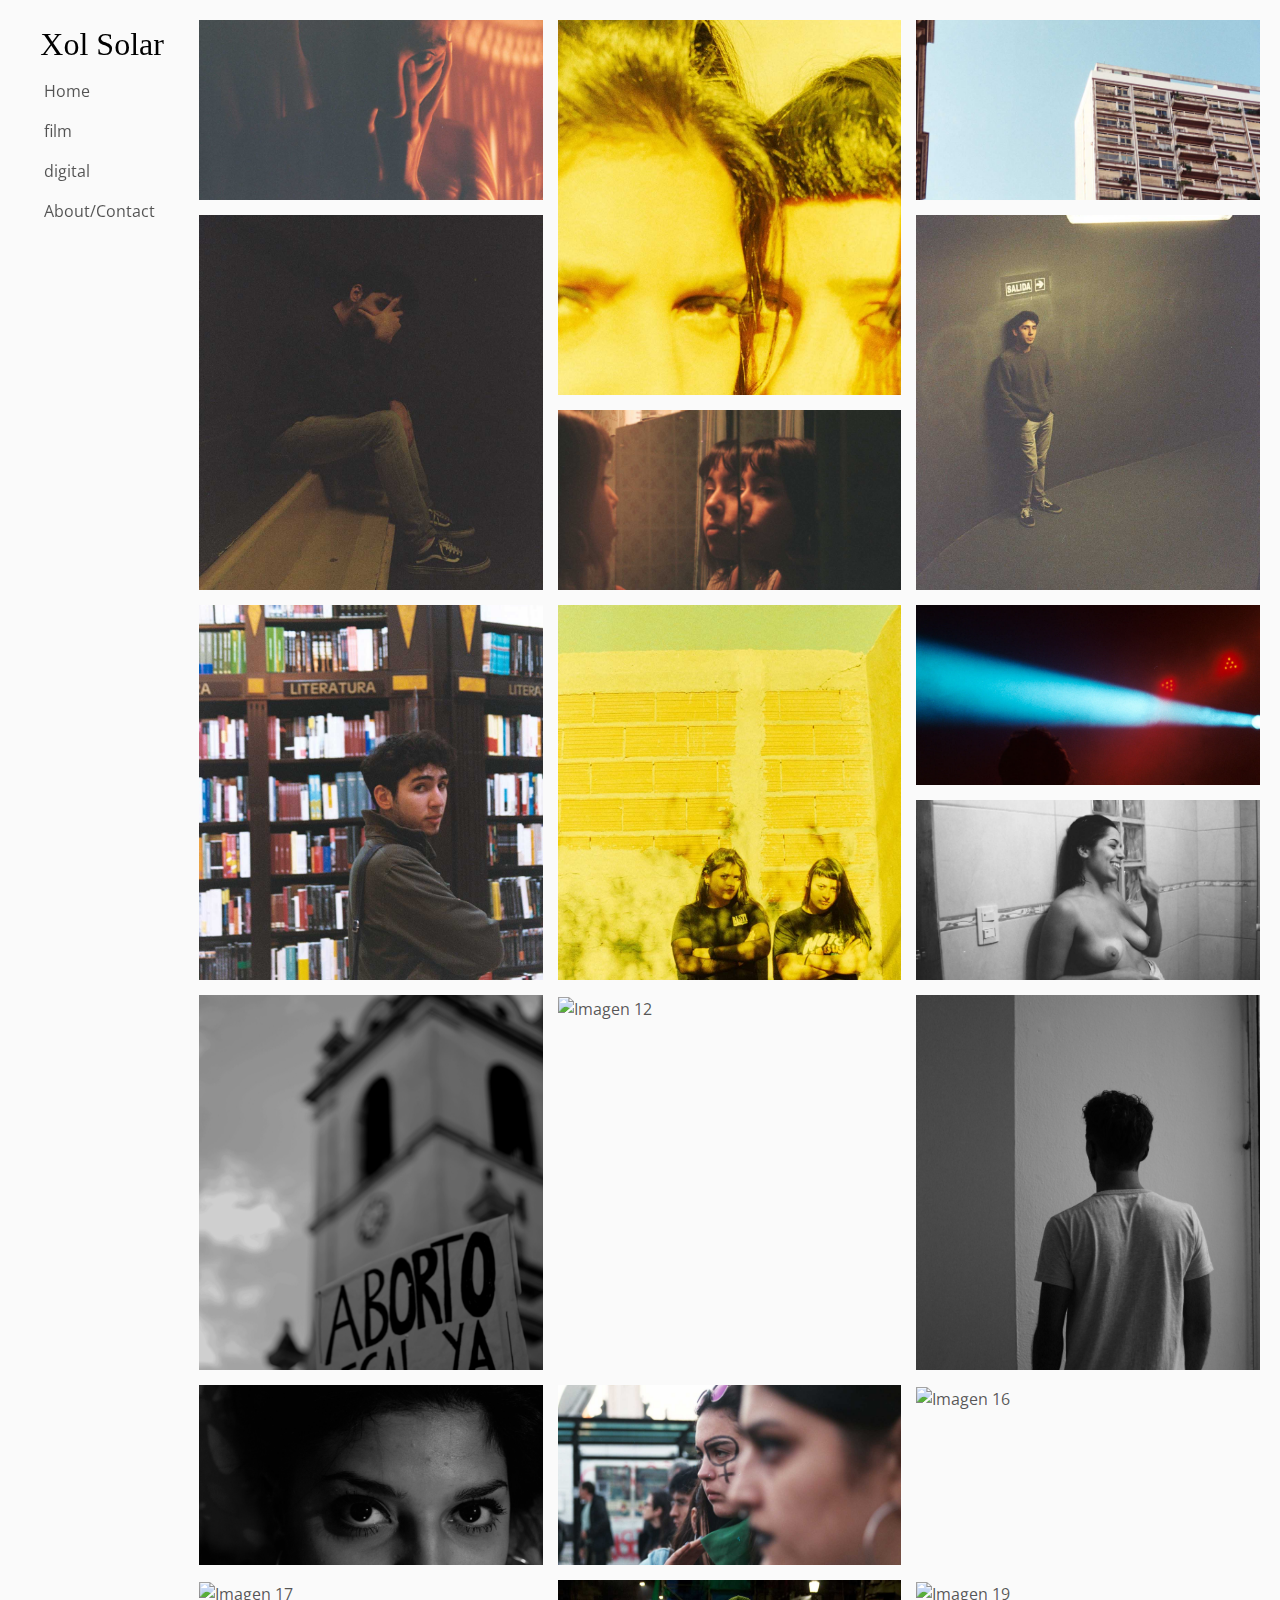
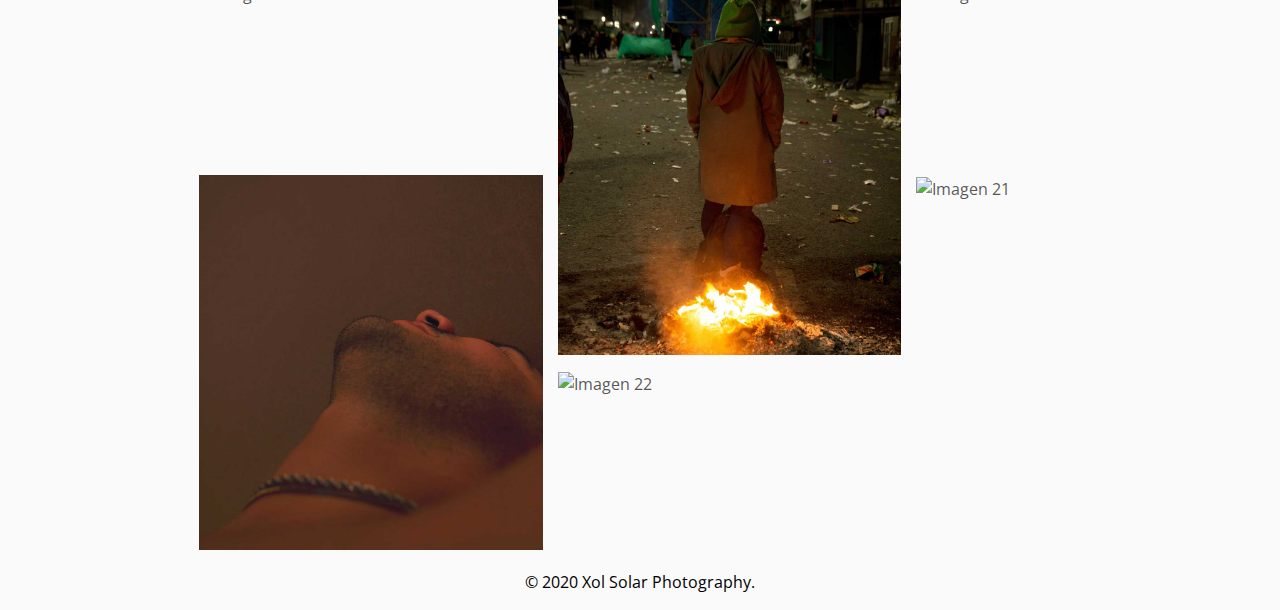
==== commit 68e3e5d9: "LOGO Y A OK" ====
--- a/index.html
+++ b/index.html
@@ -6,6 +6,7 @@
     <link href="https://fonts.googleapis.com/css?family=Roboto:900&display=swap" rel="stylesheet">
     <link href="https://fonts.googleapis.com/css?family=Open+Sans+Condensed:300&display=swap" rel="stylesheet">
     <script src="https://kit.fontawesome.com/fd057e232b.js" crossorigin="anonymous"></script>
+    <link href="https://fonts.googleapis.com/css?family=Homemade+Apple&display=swap" rel="stylesheet">
     <!-- Bootstrap CSS -->
     <link rel="stylesheet" href="https://stackpath.bootstrapcdn.com/bootstrap/4.4.1/css/bootstrap.min.css" integrity="sha384-Vkoo8x4CGsO3+Hhxv8T/Q5PaXtkKtu6ug5TOeNV6gBiFeWPGFN9MuhOf23Q9Ifjh" crossorigin="anonymous">
     <link rel="stylesheet" href="main.css">
@@ -29,10 +30,11 @@
     <div class="grid-gallery">
         <header class="headerIndex">
             <div class="sticky-top grid-gallery__margin">
+              <h1 class="logo" href="">Xol Solar</h1>
                 <nav class="navbar navbar-expand-lg">
                     <div>
                         <ul class="navbar-nav flex-column">
-                            <li class="nav-item"><a class="nav-link" href="index.html">Home</a></li>
+                            <li class="nav-item"><a class="nav-link index" href="index.html">Home</a></li>
                             <li class="nav-item"><a class="nav-link" href="film.html">film</a></li>
                             <li class="nav-item"><a class="nav-link" href="digital.html">digital</a></li>
                             <li class="nav-item"><a class="nav-link" href="about.html">About/Contact</a></li>
--- a/main.css
+++ b/main.css
@@ -1,11 +1,40 @@
 body {
   background-color: #FAFAFA; }
 
-
-a,  p, h2 {
+p, h2, h1 {
     color: black;
     font-family: 'Open Sans Condensed', sans-serif; }
-
+a {
+  font-family: 'Open Sans Condensed', sans-serif;
+  color: rgba(0, 0, 0, 0.671);
+}
+.index {
+  color: rgba(0, 0, 0, 0.671);
+  font-weight: 400;
+}
+.film {
+  color: black;
+  font-weight: 500;
+}
+.digital {
+  color: black;
+  font-weight: 500;
+}
+.about {
+  color: black;
+  font-weight: 500;
+}
+a:hover {
+  color: black;
+  font-weight: 500;
+}
+.logo {
+  font-family: 'Homemade Apple', cursive;
+  font-size: 2rem;
+  text-align: center;
+  margin-bottom: 0px;
+  margin-top: 5px;
+}
 i {
   color: #FFCF1F;
 }
@@ -286,8 +315,16 @@
     grid-row: span 2;
   }
   .description {
+    grid-row: 1 / 1;
+    grid-column: 1 / 1;
     text-align: center;
     align-self: center;
+  }
+  .error {
+    grid-row: 1 / 1;
+    grid-column: 1 / 1;
+    text-align: center;
+    align-self: end;
   }
   .imgAbout {
     grid-row: 2 / span 2;
@@ -448,8 +485,16 @@
     grid-row: span 2;
   }
   .description {
+    grid-row: 1 / 1;
+    grid-column: 1 / 1;
     text-align: center;
     align-self: center;
+  }
+  .error {
+    grid-row: 1 / 1;
+    grid-column: 1 / 1;
+    text-align: center;
+    align-self: end;
   }
   .imgAbout {
     grid-row: 2 / span 2;
@@ -610,8 +655,16 @@
     grid-row: span 2;
   }
   .description {
+    grid-row: 1 / 1;
+    grid-column: 1 / 1;
     text-align: center;
     align-self: center;
+  }
+  .error {
+    grid-row: 1 / 1;
+    grid-column: 1 / 1;
+    text-align: center;
+    align-self: end;
   }
   .imgAbout {
     grid-row: 2 / span 2;
@@ -811,10 +864,16 @@
     grid-template-columns: repeat(4, 1fr);
   }
   .description {
-    grid-row: span 1;
+    grid-row: 1 / 1;
     grid-column: 2 / span 3;
     justify-self: center;
     align-self: center;
+  }
+  .error {
+    grid-row: 1 / 1;
+    grid-column: 2 / span 3;
+    text-align: center;
+    align-self: end;
   }
   .imgAbout {
     grid-row: 2 / span 4;
@@ -1034,6 +1093,12 @@
     align-self: center;
     justify-self: center;
   }
+  .error {
+    grid-row: 1;
+    grid-column: 5 / span 4;
+    text-align: center;
+    align-self: end;
+  }
   
   .imgAbout {
     grid-column: 2 / span 3;
@@ -1062,7 +1127,7 @@
   .contact{
     grid-column: 5 / span 4 ;
     grid-row: 2;
-    align-self: center;
+    align-self: end;
     justify-self: center;
   }
   
@@ -1269,16 +1334,26 @@
     align-self: center;
     justify-self: center;
   }
+  .error {
+    grid-row: 2;
+    grid-column: 5 / span 4;
+    text-align: center;
+    align-self: center;
+  }
   
   .imgAbout {
     grid-column: 2 / span 3;
     grid-row: 1 / span 4;
-    align-self: end;
+    align-self: start;
+    text-align: end;
+  }
+  .logo {
+    width: 170px;
   }
   
   .footerAbout {
     grid-column: 2 / span 8;
-    grid-row: 5;
+    grid-row: 4;
     text-align: center;
     align-self: end;
   }
@@ -1290,7 +1365,7 @@
   
   .header2 {
     grid-column: 1 / 1;
-    grid-row: 1 / span 4;
+    grid-row: 1 / span 3;
     display: block;
   }
   
@@ -1309,10 +1384,76 @@
   }
 }
 
-
-
-
-
-
-
-
+.error404 {
+  display: flex;
+  flex-direction: column;
+  text-align: center;
+  justify-self: center;
+}
+
+
+
+/*
+.word {
+  -webkit-text-stroke: 2px black;
+  color: transparent;
+  width: 600px;
+  font-size: 100px;
+  font-weight: 100;
+  line-height: 550px;
+  text-align: center;
+  height: 550px;
+ */ 
+.word {
+  -webkit-text-stroke: 2px black;
+  color: transparent;
+  width: 600px;
+  font-size: 100px;
+  font-weight: 200;
+  text-align: center;
+}
+.word2 {
+  color: black;
+  width: 600px;
+  font-size: 100px;
+  font-weight: 100;
+  text-align: center;
+  font-family: 'Roboto', sans-serif;
+}
+
+h3 {
+  color: #FFCF1F;
+  -webkit-text-stroke: 1px rgba(0, 0, 0, 0.911);
+  text-align: center;
+  font-weight: 400;
+  font-family: 'Roboto', sans-serif;
+  width: 600px;
+
+
+}
+
+
+.error404 {
+  -webkit-animation: flicker 0.5s infinite;
+}
+
+@-webkit-keyframes flicker
+{
+0% {opacity:1;}
+9% {opacity:2;}
+10% {opacity:.4;}
+13% {opacity:3;}
+20% {opacity:.5;}
+25% {opacity:1;}
+}
+a:hover {
+    text-decoration: none;
+}
+
+
+
+
+
+
+
+
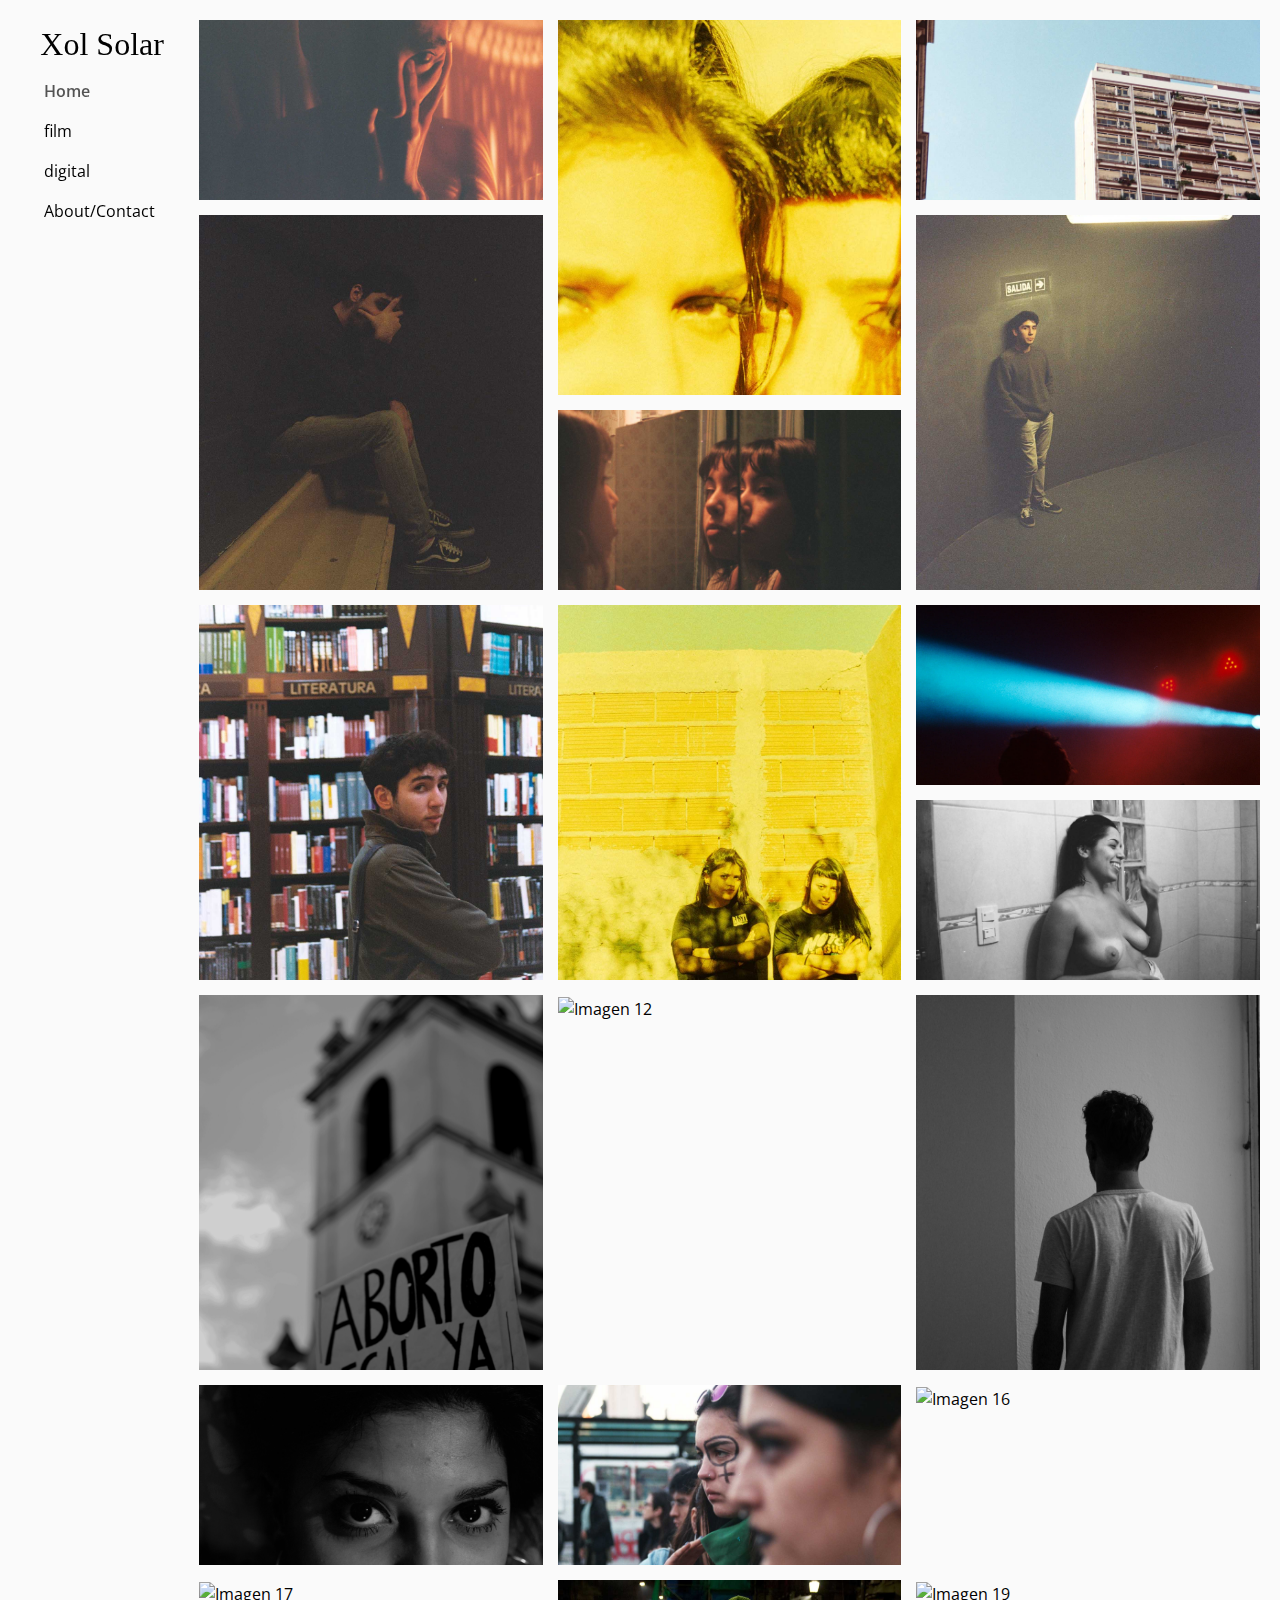
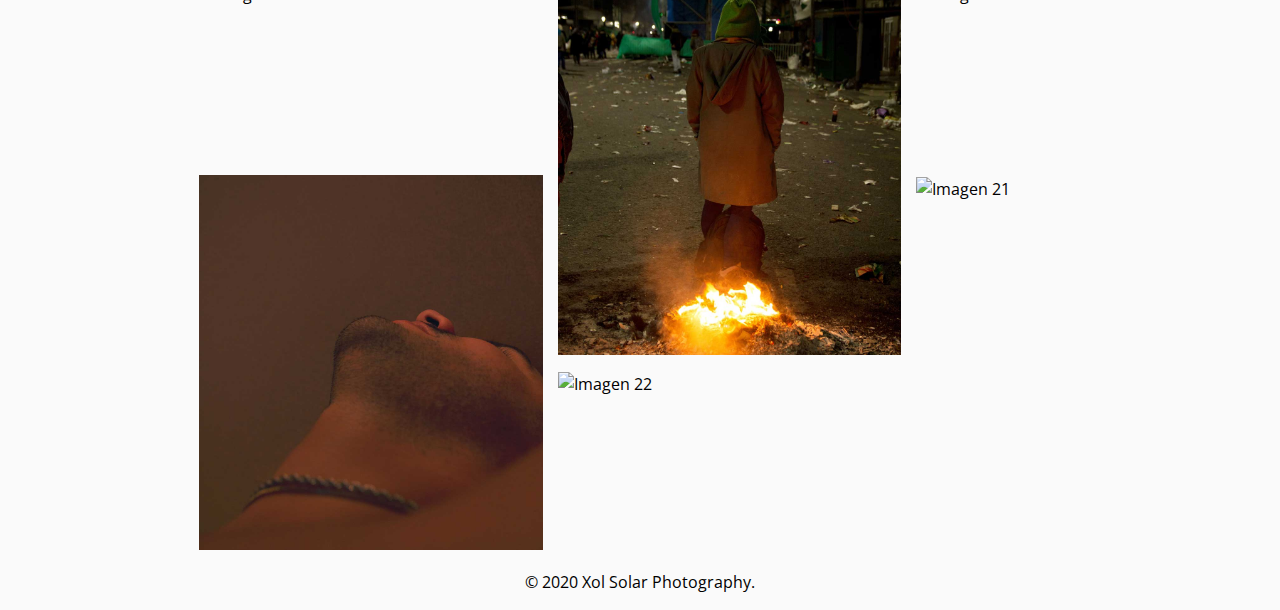
==== commit 1141667c: "MODALES OK Y 404 OK" ====
--- a/index.html
+++ b/index.html
@@ -51,7 +51,7 @@
             <a href="#"><img class="grid-gallery__image" src="images/analog/AA001-(2).jpg" alt="Imagen 1"></a>
         </div>
         <div class="modal fade" id="m1" tabindex="-1" role="dialog" aria-labelledby="exampleModalLabel" aria-hidden="true">
-          <div class="modal-dialog" role="document">
+          <div class="modal-dialog modal-lg modal-dialog-centered" role="document">
             <div class="modal-content">
               <div class="modal-header">
                 <button type="button" class="close" data-dismiss="modal" aria-label="Close">
@@ -68,7 +68,7 @@
           <a href="#"><img class="grid-gallery__image" src="images/analog/AA006.jpg" alt="Imagen 2"></a>
       </div>
       <div class="modal fade" id="m2" tabindex="-1" role="dialog" aria-labelledby="exampleModalLabel" aria-hidden="true">
-        <div class="modal-dialog" role="document">
+        <div class="modal-dialog modal-sm" role="document">
           <div class="modal-content">
             <div class="modal-header">
               <button type="button" class="close" data-dismiss="modal" aria-label="Close">
@@ -85,7 +85,7 @@
         <a href="#"><img class="grid-gallery__image" src="images/analog/AA021.jpg" alt="Imagen 3"></a>
       </div>
       <div class="modal fade" id="m3" tabindex="-1" role="dialog" aria-labelledby="exampleModalLabel" aria-hidden="true">
-        <div class="modal-dialog" role="document">
+        <div class="modal-dialog modal-lg" role="document">
           <div class="modal-content">
             <div class="modal-header">
               <button type="button" class="close" data-dismiss="modal" aria-label="Close">
@@ -102,7 +102,7 @@
         <a href="#"><img class="grid-gallery__image" src="images/analog/AA007_1.jpg" alt="Imagen 4"></a>
       </div>
       <div class="modal fade" id="m4" tabindex="-1" role="dialog" aria-labelledby="exampleModalLabel" aria-hidden="true">
-        <div class="modal-dialog" role="document">
+        <div class="modal-dialog modal-sm" role="document">
           <div class="modal-content">
             <div class="modal-header">
               <button type="button" class="close" data-dismiss="modal" aria-label="Close">
@@ -119,7 +119,7 @@
         <a href="#"><img class="grid-gallery__image" src="images/analog/AA008.jpg" alt="Imagen 5"></a>
       </div>
       <div class="modal fade" id="m5" tabindex="-1" role="dialog" aria-labelledby="exampleModalLabel" aria-hidden="true">
-        <div class="modal-dialog" role="document">
+        <div class="modal-dialog modal-sm" role="document">
           <div class="modal-content">
             <div class="modal-header">
               <button type="button" class="close" data-dismiss="modal" aria-label="Close">
@@ -136,7 +136,7 @@
         <a href="#"><img class="grid-gallery__image" src="images/analog/AA010.jpg"alt="Imagen 6"></a>
       </div>
       <div class="modal fade" id="m6" tabindex="-1" role="dialog" aria-labelledby="exampleModalLabel" aria-hidden="true">
-        <div class="modal-dialog" role="document">
+        <div class="modal-dialog modal-lg" role="document">
           <div class="modal-content">
             <div class="modal-header">
               <button type="button" class="close" data-dismiss="modal" aria-label="Close">
@@ -153,7 +153,7 @@
         <a href="#"><img class="grid-gallery__image" src="images/analog/AA015.jpg" alt="Imagen 7"></a>
       </div>
       <div class="modal fade" id="m7" tabindex="-1" role="dialog" aria-labelledby="exampleModalLabel" aria-hidden="true">
-        <div class="modal-dialog" role="document">
+        <div class="modal-dialog modal-sm" role="document">
           <div class="modal-content">
             <div class="modal-header">
               <button type="button" class="close" data-dismiss="modal" aria-label="Close">
@@ -170,7 +170,7 @@
         <a href="#"><img class="grid-gallery__image" src="images/analog/AA017.jpg" alt="Imagen 8"></a>
       </div>
       <div class="modal fade" id="m8" tabindex="-1" role="dialog" aria-labelledby="exampleModalLabel" aria-hidden="true">
-        <div class="modal-dialog" role="document">
+        <div class="modal-dialog modal-sm" role="document">
           <div class="modal-content">
             <div class="modal-header">
               <button type="button" class="close" data-dismiss="modal" aria-label="Close">
@@ -187,7 +187,7 @@
         <a href="#"><img class="grid-gallery__image" src="images/analog/AA020 (2).jpg" alt="Imagen 9"></a>
       </div>
       <div class="modal fade" id="m9" tabindex="-1" role="dialog" aria-labelledby="exampleModalLabel" aria-hidden="true">
-        <div class="modal-dialog" role="document">
+        <div class="modal-dialog modal-lg" role="document">
           <div class="modal-content">
             <div class="modal-header">
               <button type="button" class="close" data-dismiss="modal" aria-label="Close">
@@ -204,7 +204,7 @@
         <a href="#"><img class="grid-gallery__image" src="images/analog/sol-huilen-bw-1--AA021.jpg" alt="Imagen 10"></a>
       </div>
       <div class="modal fade" id="m10" tabindex="-1" role="dialog" aria-labelledby="exampleModalLabel" aria-hidden="true">
-        <div class="modal-dialog" role="document">
+        <div class="modal-dialog modal-lg" role="document">
           <div class="modal-content">
             <div class="modal-header">
               <button type="button" class="close" data-dismiss="modal" aria-label="Close">
@@ -221,7 +221,7 @@
         <a href="#"><img class="grid-gallery__image" src="images/digital/byn/IMG_2816ph.jpg" alt="Imagen 11"></a>
       </div>
       <div class="modal fade" id="m11" tabindex="-1" role="dialog" aria-labelledby="exampleModalLabel" aria-hidden="true">
-        <div class="modal-dialog" role="document">
+        <div class="modal-dialog modal-sm" role="document">
           <div class="modal-content">
             <div class="modal-header">
               <button type="button" class="close" data-dismiss="modal" aria-label="Close">
@@ -238,7 +238,7 @@
         <a href="#"><img class="grid-gallery__image" src="images/digital/byn/IMG_2879ph.jpg" alt="Imagen 12"></a>
       </div>
       <div class="modal fade" id="m12" tabindex="-1" role="dialog" aria-labelledby="exampleModalLabel" aria-hidden="true">
-        <div class="modal-dialog" role="document">
+        <div class="modal-dialog modal-sm" role="document">
           <div class="modal-content">
             <div class="modal-header">
               <button type="button" class="close" data-dismiss="modal" aria-label="Close">
@@ -255,7 +255,7 @@
         <a href="#"><img class="grid-gallery__image" src="images/digital/byn/IMG_3223.jpg" alt="Imagen 13"></a>
       </div>
       <div class="modal fade" id="m13" tabindex="-1" role="dialog" aria-labelledby="exampleModalLabel" aria-hidden="true">
-        <div class="modal-dialog" role="document">
+        <div class="modal-dialog modal-sm" role="document">
           <div class="modal-content">
             <div class="modal-header">
               <button type="button" class="close" data-dismiss="modal" aria-label="Close">
@@ -272,7 +272,7 @@
         <a href="#"><img class="grid-gallery__image" src="images/digital/byn/IMG_3750ph.jpg" alt="Imagen 14"></a>
       </div>
       <div class="modal fade" id="m14" tabindex="-1" role="dialog" aria-labelledby="exampleModalLabel" aria-hidden="true">
-        <div class="modal-dialog" role="document">
+        <div class="modal-dialog modal-sm" role="document">
           <div class="modal-content">
             <div class="modal-header">
               <button type="button" class="close" data-dismiss="modal" aria-label="Close">
@@ -289,7 +289,7 @@
         <a href="#"><img class="grid-gallery__image" src="images/analog/AA003-(2).jpg" alt="Imagen 15"></a>
       </div>
       <div class="modal fade" id="m15" tabindex="-1" role="dialog" aria-labelledby="exampleModalLabel" aria-hidden="true">
-        <div class="modal-dialog" role="document">
+        <div class="modal-dialog modal-lg" role="document">
           <div class="modal-content">
             <div class="modal-header">
               <button type="button" class="close" data-dismiss="modal" aria-label="Close">
@@ -306,7 +306,7 @@
         <a href="#"><img class="grid-gallery__image" src="images/digital/color/_MG_6882.JPG" alt="Imagen 16"></a>
       </div>
       <div class="modal fade" id="m16" tabindex="-1" role="dialog" aria-labelledby="exampleModalLabel" aria-hidden="true">
-        <div class="modal-dialog" role="document">
+        <div class="modal-dialog modal-sm" role="document">
           <div class="modal-content">
             <div class="modal-header">
               <button type="button" class="close" data-dismiss="modal" aria-label="Close">
@@ -323,7 +323,7 @@
         <a href="#"><img class="grid-gallery__image" src="images/digital/color/_MG_7014.JPG" alt="Imagen 17"></a>
       </div>
       <div class="modal fade" id="m17" tabindex="-1" role="dialog" aria-labelledby="exampleModalLabel" aria-hidden="true">
-        <div class="modal-dialog" role="document">
+        <div class="modal-dialog modal-lg" role="document">
           <div class="modal-content">
             <div class="modal-header">
               <button type="button" class="close" data-dismiss="modal" aria-label="Close">
@@ -340,7 +340,7 @@
         <a href="#"><img class="grid-gallery__image" src="images/digital/color/_MG_8129.jpg" alt="Imagen 18"></a>
       </div>
       <div class="modal fade" id="m18" tabindex="-1" role="dialog" aria-labelledby="exampleModalLabel" aria-hidden="true">
-        <div class="modal-dialog" role="document">
+        <div class="modal-dialog modal-sm" role="document">
           <div class="modal-content">
             <div class="modal-header">
               <button type="button" class="close" data-dismiss="modal" aria-label="Close">
@@ -357,7 +357,7 @@
         <a href="#"><img class="grid-gallery__image" src="images/digital/color/_MG_8282.JPG" alt="Imagen 19"></a>
       </div>
       <div class="modal fade" id="m19" tabindex="-1" role="dialog" aria-labelledby="exampleModalLabel" aria-hidden="true">
-        <div class="modal-dialog" role="document">
+        <div class="modal-dialog modal-lg" role="document">
           <div class="modal-content">
             <div class="modal-header">
               <button type="button" class="close" data-dismiss="modal" aria-label="Close">
@@ -374,7 +374,7 @@
         <a href="#"><img class="grid-gallery__image" src="images/digital/color/_MG_76394.jpg" alt="Imagen 20"></a>
       </div>
       <div class="modal fade" id="m20" tabindex="-1" role="dialog" aria-labelledby="exampleModalLabel" aria-hidden="true">
-        <div class="modal-dialog" role="document">
+        <div class="modal-dialog modal-sm" role="document">
           <div class="modal-content">
             <div class="modal-header">
               <button type="button" class="close" data-dismiss="modal" aria-label="Close">
@@ -391,7 +391,7 @@
         <a href="#"><img class="grid-gallery__image" src="images/digital/color/IMG_3968ph.jpg" alt="Imagen 21"></a>
       </div>
       <div class="modal fade" id="m21" tabindex="-1" role="dialog" aria-labelledby="exampleModalLabel" aria-hidden="true">
-        <div class="modal-dialog" role="document">
+        <div class="modal-dialog modal-sm" role="document">
           <div class="modal-content">
             <div class="modal-header">
               <button type="button" class="close" data-dismiss="modal" aria-label="Close">
@@ -408,7 +408,7 @@
         <a href="#"><img class="grid-gallery__image" src="images/digital/color/IMG_3095.jpg" alt="Imagen 22"></a>
       </div>
       <div class="modal fade" id="m22" tabindex="-1" role="dialog" aria-labelledby="exampleModalLabel" aria-hidden="true">
-        <div class="modal-dialog" role="document">
+        <div class="modal-dialog modal-lg" role="document">
           <div class="modal-content">
             <div class="modal-header">
               <button type="button" class="close" data-dismiss="modal" aria-label="Close">
--- a/main.css
+++ b/main.css
@@ -6,23 +6,23 @@
     font-family: 'Open Sans Condensed', sans-serif; }
 a {
   font-family: 'Open Sans Condensed', sans-serif;
-  color: rgba(0, 0, 0, 0.671);
+  color: black;
 }
 .index {
   color: rgba(0, 0, 0, 0.671);
-  font-weight: 400;
+  font-weight: 600;
 }
 .film {
-  color: black;
-  font-weight: 500;
+  color: rgba(0, 0, 0, 0.671);
+  font-weight: 600;
 }
 .digital {
-  color: black;
-  font-weight: 500;
+  color: rgba(0, 0, 0, 0.671);
+  font-weight: 600;
 }
 .about {
-  color: black;
-  font-weight: 500;
+  color: rgba(0, 0, 0, 0.671);
+  font-weight: 600;
 }
 a:hover {
   color: black;
@@ -195,6 +195,9 @@
   .header2 {
     display: none;
   }
+  .container404.h1404 {
+    font-size: 120px;
+  }
   .grid-gallery__item:nth-child(4) {
     grid-row: span 2;
   }
@@ -344,6 +347,11 @@
     grid-row: 5 / 5;
     text-align: center;
     align-self: end;
+  }
+  .h1404 {
+    font-size: 120px;
+    text-align: center;
+    font-weight: 500;
   }
 }
 
@@ -515,6 +523,11 @@
     text-align: center;
     align-self: end;
   }
+  .h1404 {
+    font-size: 150px;
+    text-align: center;
+    font-weight: 500;
+  }
 }
 
 @media all and (min-width: 425px) {
@@ -685,6 +698,11 @@
     text-align: center;
     align-self: end;
   }
+  .h1404 {
+    font-size: 150px;
+    text-align: center;
+    font-weight: 500;
+  }
 }
 
     
@@ -706,6 +724,9 @@
     grid-column: 1 / 1;
     display: block;
     grid-row: 1 / span 54;
+  }
+  .modal-sm {
+    max-width: 350px;
   }
 
   .grid-gallery__item:nth-child(4) {
@@ -900,6 +921,11 @@
   .collapsible-menu {
     display: none;
   }
+  .h1404 {
+    font-size: 150px;
+    text-align: center;
+    font-weight: 500;
+  }
 }
 
 @media all and (min-width: 1024px) {
@@ -923,6 +949,10 @@
     grid-column: 1 / 1;
     grid-row: 1 / span 18;
     display: block;
+  }
+
+  .modal-sm {
+    max-width: 400px;
   }
   .grid-gallery__item:nth-child(3) {
     grid-row: span 3;
@@ -1137,6 +1167,11 @@
   .collapsible-menu {
     display: none;
   }
+  .h1404 {
+    font-size: 150px;
+    text-align: center;
+    font-weight: 500;
+  }
 }
 
 @media all and (min-width: 1440px) {
@@ -1154,6 +1189,10 @@
     grid-column: 1 / 1;
     grid-row: 1 / span 14;
     display: block;
+  }
+
+  .modal-sm {
+    max-width: 450px;
   }
 
   .headerDigital {
@@ -1382,78 +1421,48 @@
   .collapsible-menu {
     display: none;
   }
-}
-
-.error404 {
-  display: flex;
-  flex-direction: column;
+  .h1404 {
+    font-size: 150px;
+    text-align: center;
+    font-weight: 500;
+  }
+
+}
+
+
+
+.h2404 {
   text-align: center;
-  justify-self: center;
-}
-
-
-
-/*
-.word {
-  -webkit-text-stroke: 2px black;
-  color: transparent;
-  width: 600px;
-  font-size: 100px;
-  font-weight: 100;
-  line-height: 550px;
+  margin-bottom: 16px;
+}
+
+.h3404 {
   text-align: center;
-  height: 550px;
- */ 
-.word {
-  -webkit-text-stroke: 2px black;
-  color: transparent;
-  width: 600px;
-  font-size: 100px;
-  font-weight: 200;
-  text-align: center;
-}
-.word2 {
-  color: black;
-  width: 600px;
-  font-size: 100px;
-  font-weight: 100;
-  text-align: center;
-  font-family: 'Roboto', sans-serif;
-}
-
-h3 {
-  color: #FFCF1F;
-  -webkit-text-stroke: 1px rgba(0, 0, 0, 0.911);
-  text-align: center;
-  font-weight: 400;
-  font-family: 'Roboto', sans-serif;
-  width: 600px;
-
-
-}
-
-
-.error404 {
-  -webkit-animation: flicker 0.5s infinite;
-}
-
-@-webkit-keyframes flicker
-{
-0% {opacity:1;}
-9% {opacity:2;}
-10% {opacity:.4;}
-13% {opacity:3;}
-20% {opacity:.5;}
-25% {opacity:1;}
-}
+  font-size: 1rem;
+}
+
+nav.index404 ul {
+  padding-left: 0px;
+}
+
+
 a:hover {
     text-decoration: none;
 }
 
-
-
-
-
-
-
-
+.container404 {
+  width: 50%;
+  margin-left: auto;
+  margin-right: auto;
+  margin-top: 20vh;
+}
+.index404 {
+  text-align: center;
+  margin-top: 50px;
+}
+
+
+
+
+
+
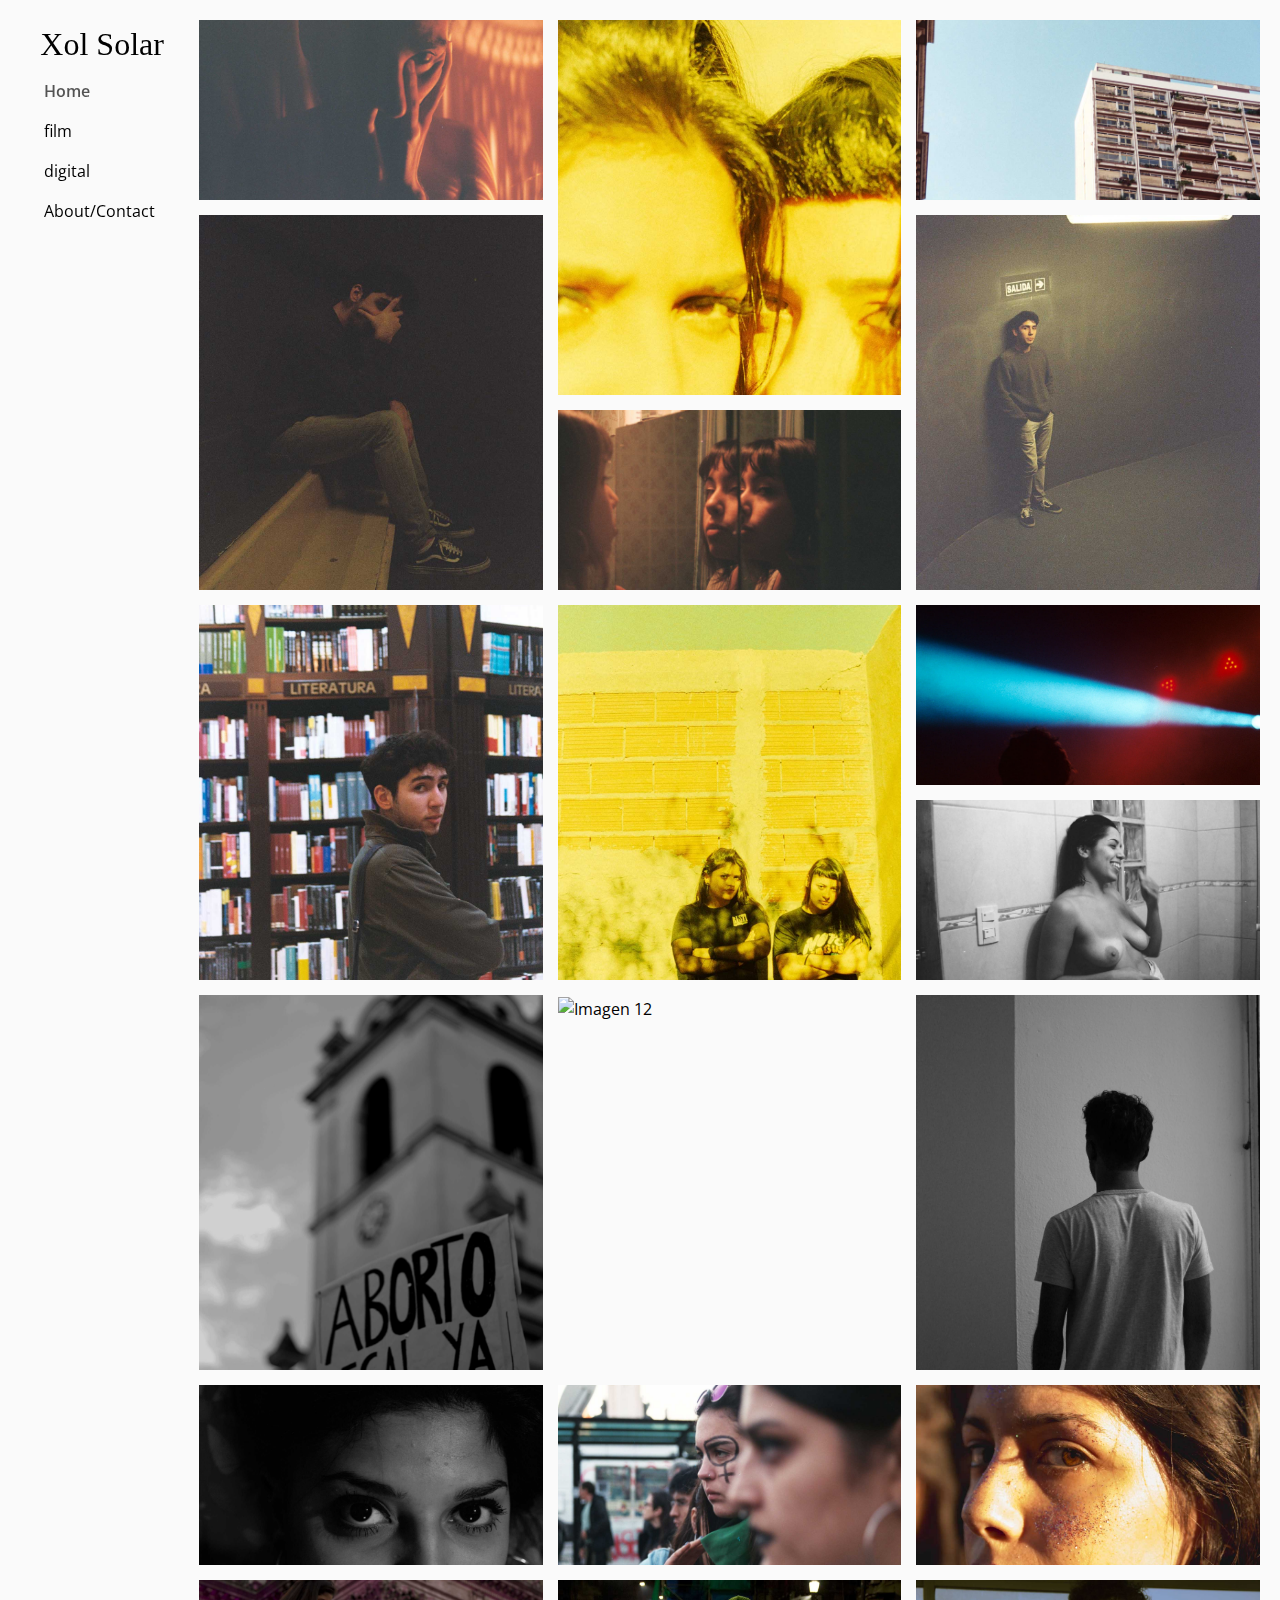
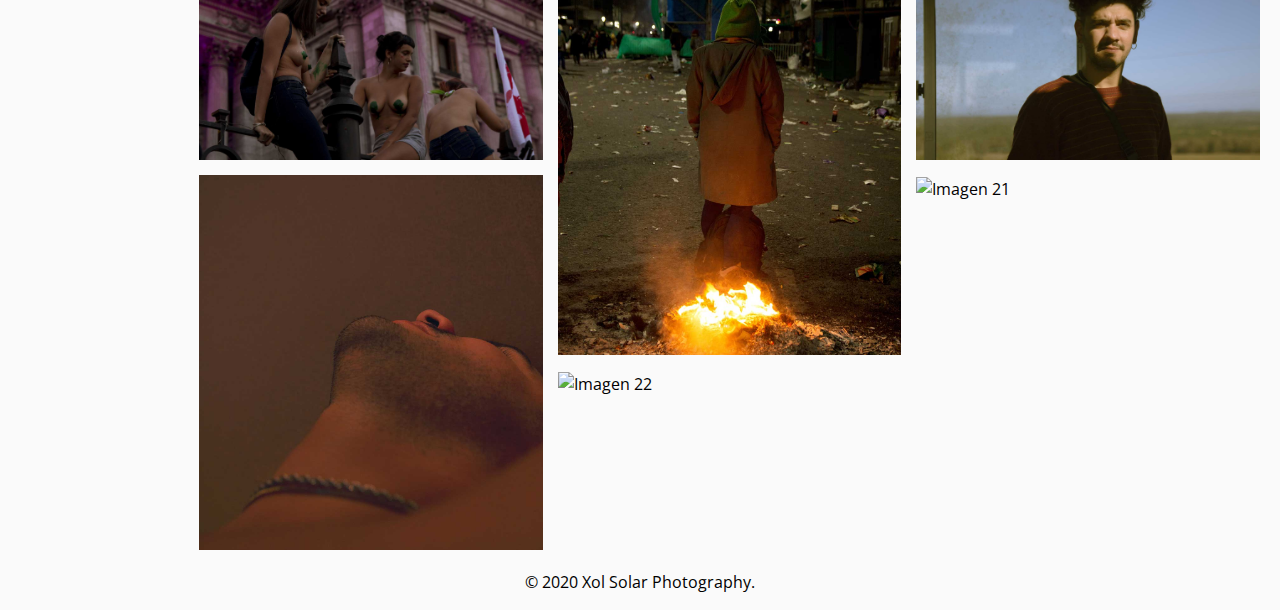
==== commit 4e34f82c: "ultimos retoques" ====
--- a/index.html
+++ b/index.html
@@ -3,6 +3,8 @@
 <head>
     <meta charset="UTF-8">
     <meta name="viewport" content="width=device-width, initial-scale=1.0">
+    <meta name="Personal and artistic portfolio">
+    <meta name="keywords" content="Photography, photographer, analog, film, photo, art, camera, digital">
     <link href="https://fonts.googleapis.com/css?family=Roboto:900&display=swap" rel="stylesheet">
     <link href="https://fonts.googleapis.com/css?family=Open+Sans+Condensed:300&display=swap" rel="stylesheet">
     <script src="https://kit.fontawesome.com/fd057e232b.js" crossorigin="anonymous"></script>
@@ -10,7 +12,7 @@
     <!-- Bootstrap CSS -->
     <link rel="stylesheet" href="https://stackpath.bootstrapcdn.com/bootstrap/4.4.1/css/bootstrap.min.css" integrity="sha384-Vkoo8x4CGsO3+Hhxv8T/Q5PaXtkKtu6ug5TOeNV6gBiFeWPGFN9MuhOf23Q9Ifjh" crossorigin="anonymous">
     <link rel="stylesheet" href="main.css">
-    <title>xol solar</title>
+    <title>Home</title>
 </head>
 <body>
     <div class="sticky-top collapsible-menu">
@@ -303,7 +305,7 @@
         </div>
       </div>
       <div class="imghov grid-gallery__item" data-toggle="modal" data-target="#m16">
-        <a href="#"><img class="grid-gallery__image" src="images/digital/color/_MG_6882.JPG" alt="Imagen 16"></a>
+        <a href="#"><img class="grid-gallery__image" src="images/digital/color/_MG_6882.jpg" alt="Imagen 16"></a>
       </div>
       <div class="modal fade" id="m16" tabindex="-1" role="dialog" aria-labelledby="exampleModalLabel" aria-hidden="true">
         <div class="modal-dialog modal-sm" role="document">
@@ -314,13 +316,13 @@
               </button>
             </div>
             <div class="modal-body">
-              <a href="#"><img class="grid-gallery__image" src="images/digital/color/_MG_6882.JPG" alt="Imagen 16"></a>
+              <a href="#"><img class="grid-gallery__image" src="images/digital/color/_MG_6882.jpg" alt="Imagen 16"></a>
             </div>
           </div>
         </div>
       </div>
       <div class="imghov grid-gallery__item" data-toggle="modal" data-target="#m17">
-        <a href="#"><img class="grid-gallery__image" src="images/digital/color/_MG_7014.JPG" alt="Imagen 17"></a>
+        <a href="#"><img class="grid-gallery__image" src="images/digital/color/_MG_7014.jpg" alt="Imagen 17"></a>
       </div>
       <div class="modal fade" id="m17" tabindex="-1" role="dialog" aria-labelledby="exampleModalLabel" aria-hidden="true">
         <div class="modal-dialog modal-lg" role="document">
@@ -331,7 +333,7 @@
               </button>
             </div>
             <div class="modal-body">
-              <a href="#"><img class="grid-gallery__image" src="images/digital/color/_MG_7014.JPG" alt="Imagen 17"></a>
+              <a href="#"><img class="grid-gallery__image" src="images/digital/color/_MG_7014.jpg" alt="Imagen 17"></a>
             </div>
           </div>
         </div>
@@ -354,7 +356,7 @@
         </div>
       </div>
       <div class="imghov grid-gallery__item" data-toggle="modal" data-target="#m19">
-        <a href="#"><img class="grid-gallery__image" src="images/digital/color/_MG_8282.JPG" alt="Imagen 19"></a>
+        <a href="#"><img class="grid-gallery__image" src="images/digital/color/_MG_8282.jpg" alt="Imagen 19"></a>
       </div>
       <div class="modal fade" id="m19" tabindex="-1" role="dialog" aria-labelledby="exampleModalLabel" aria-hidden="true">
         <div class="modal-dialog modal-lg" role="document">
@@ -365,7 +367,7 @@
               </button>
             </div>
             <div class="modal-body">
-              <a href="#"><img class="grid-gallery__image" src="images/digital/color/_MG_8282.JPG" alt="Imagen 19"></a>
+              <a href="#"><img class="grid-gallery__image" src="images/digital/color/_MG_8282.jpg" alt="Imagen 19"></a>
             </div>
           </div>
         </div>
